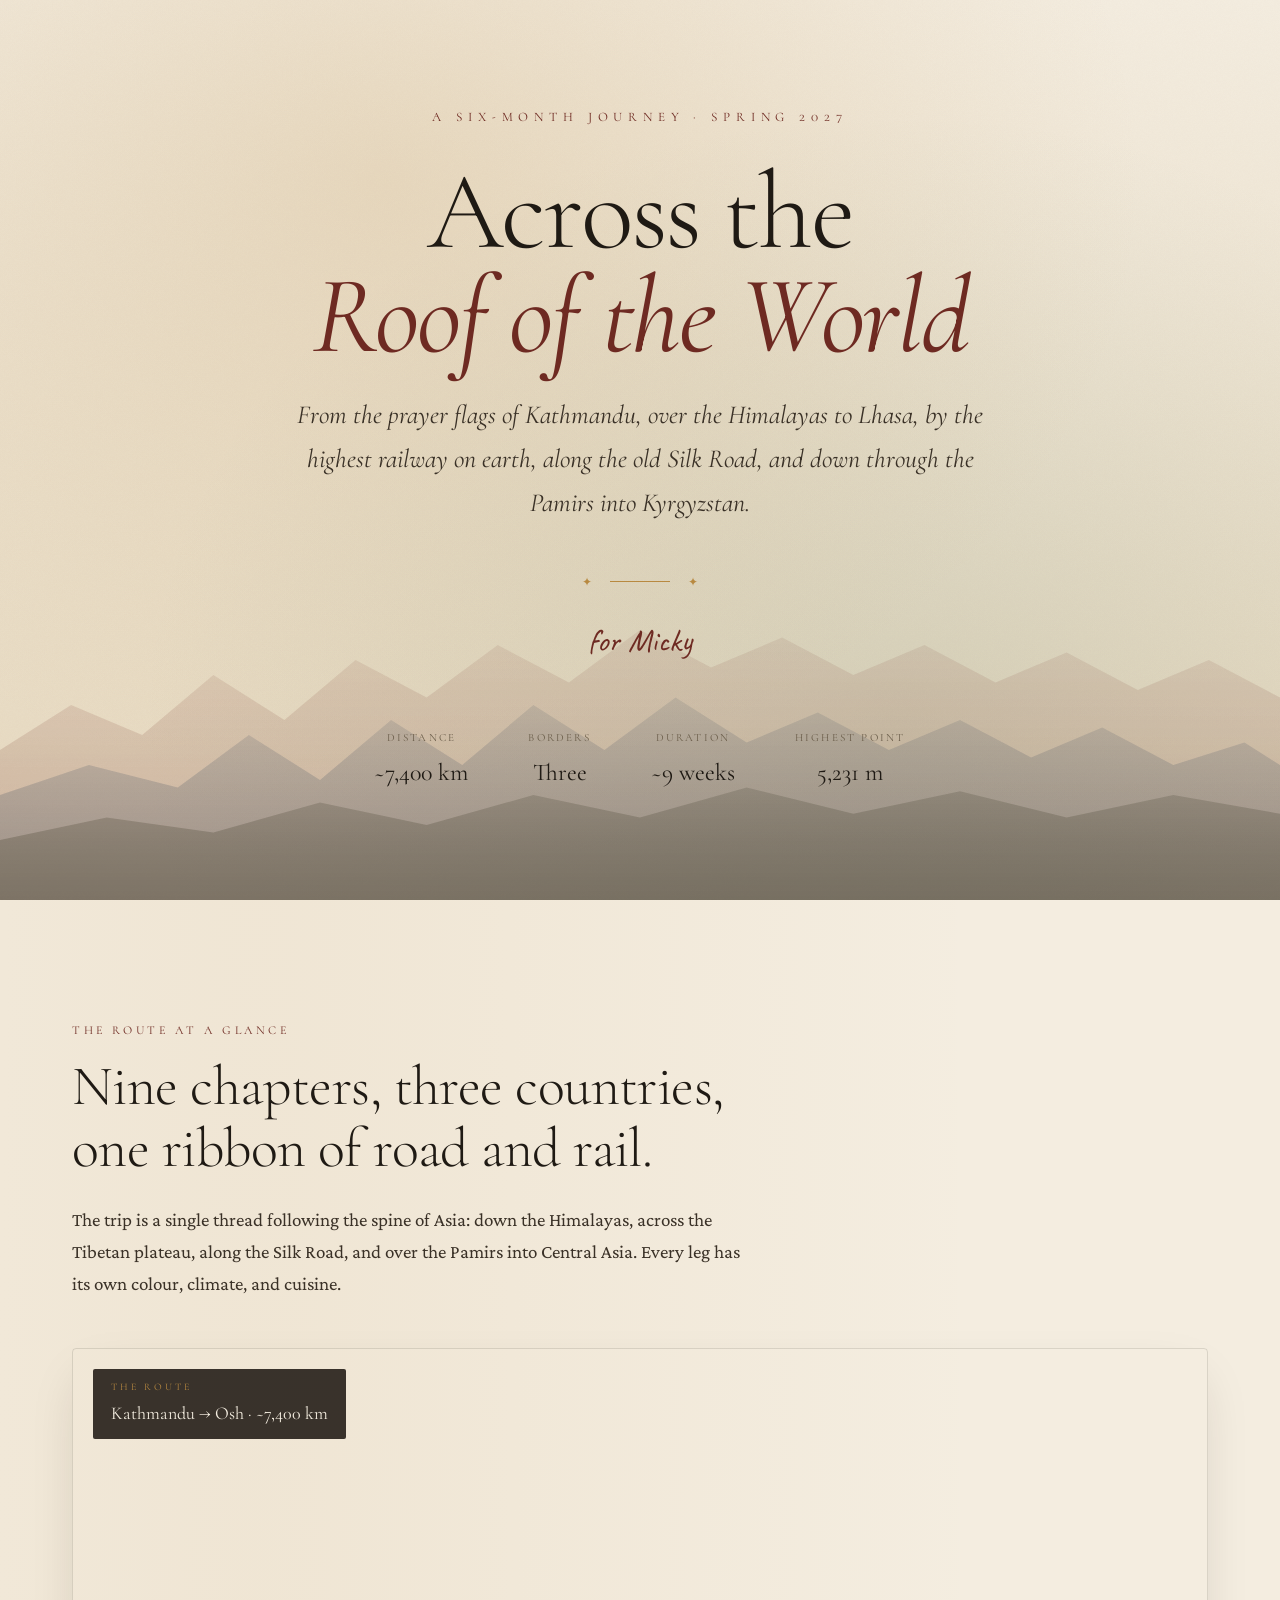
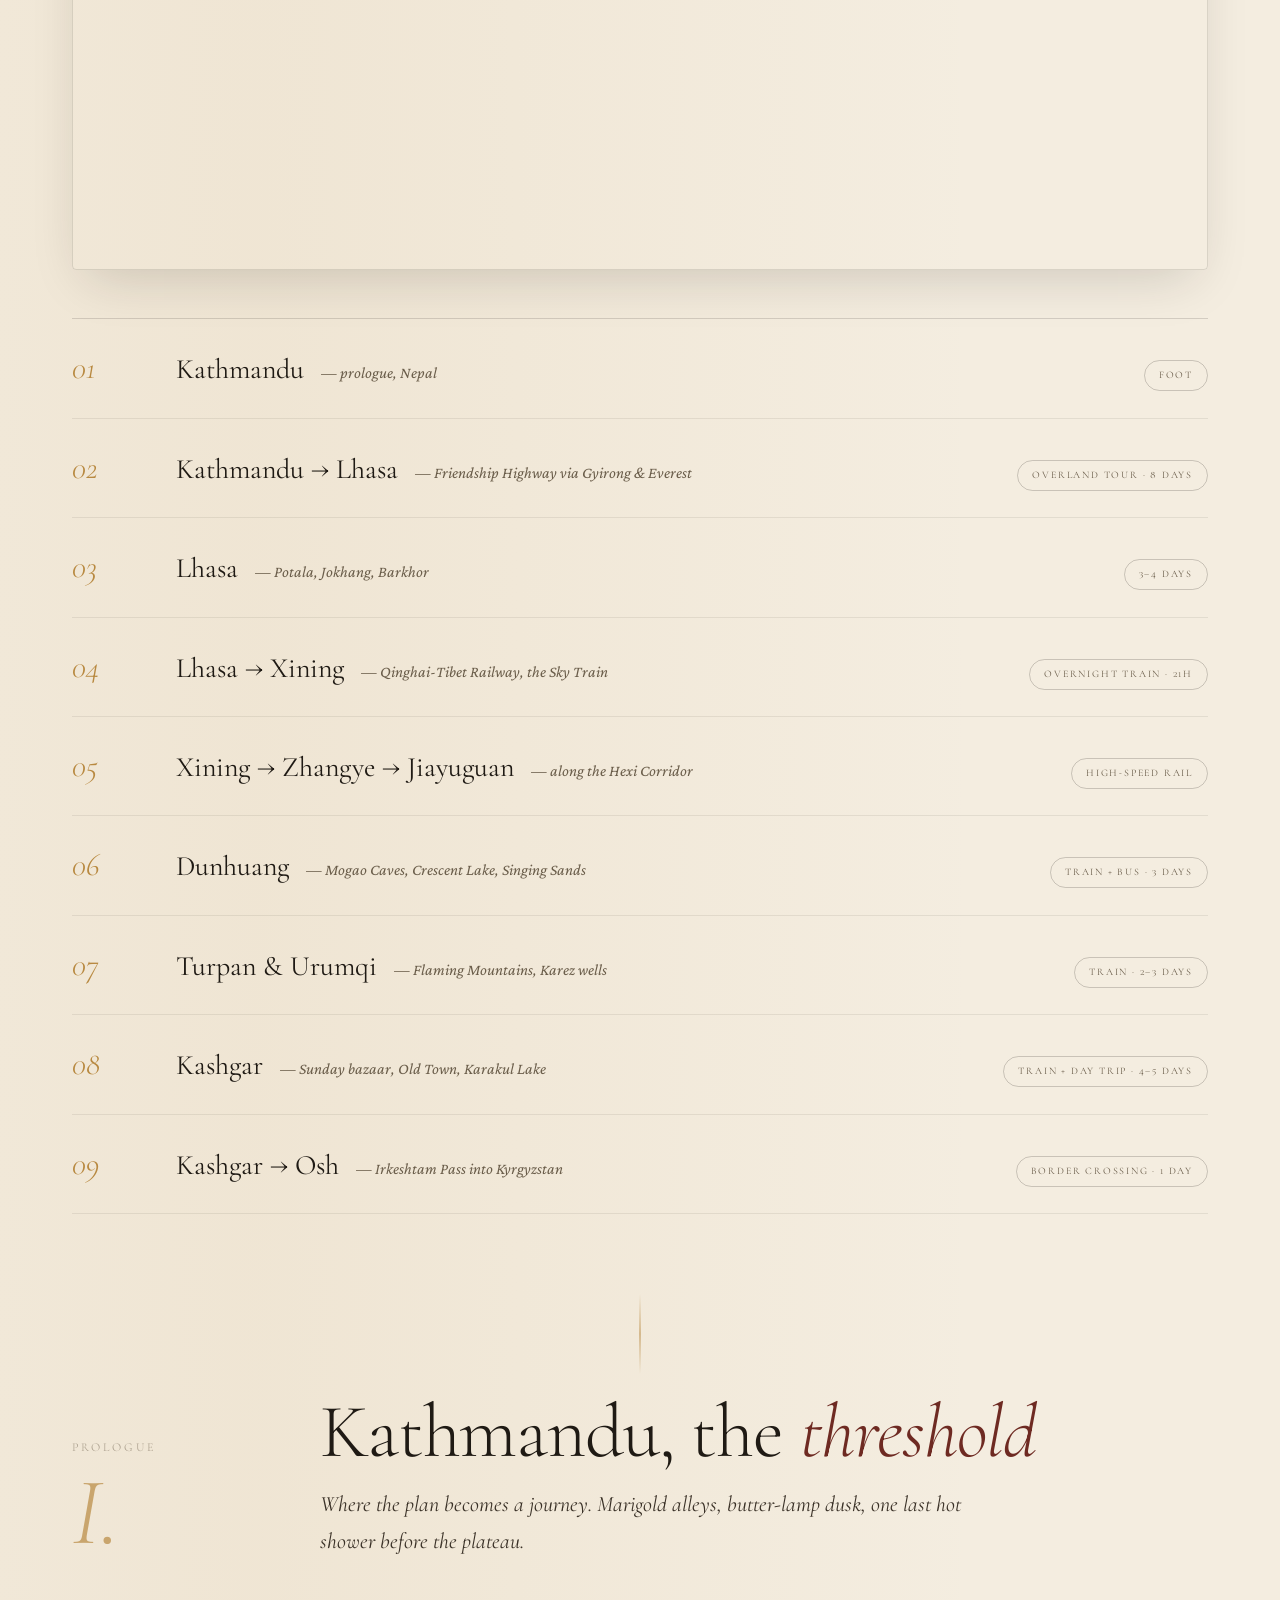
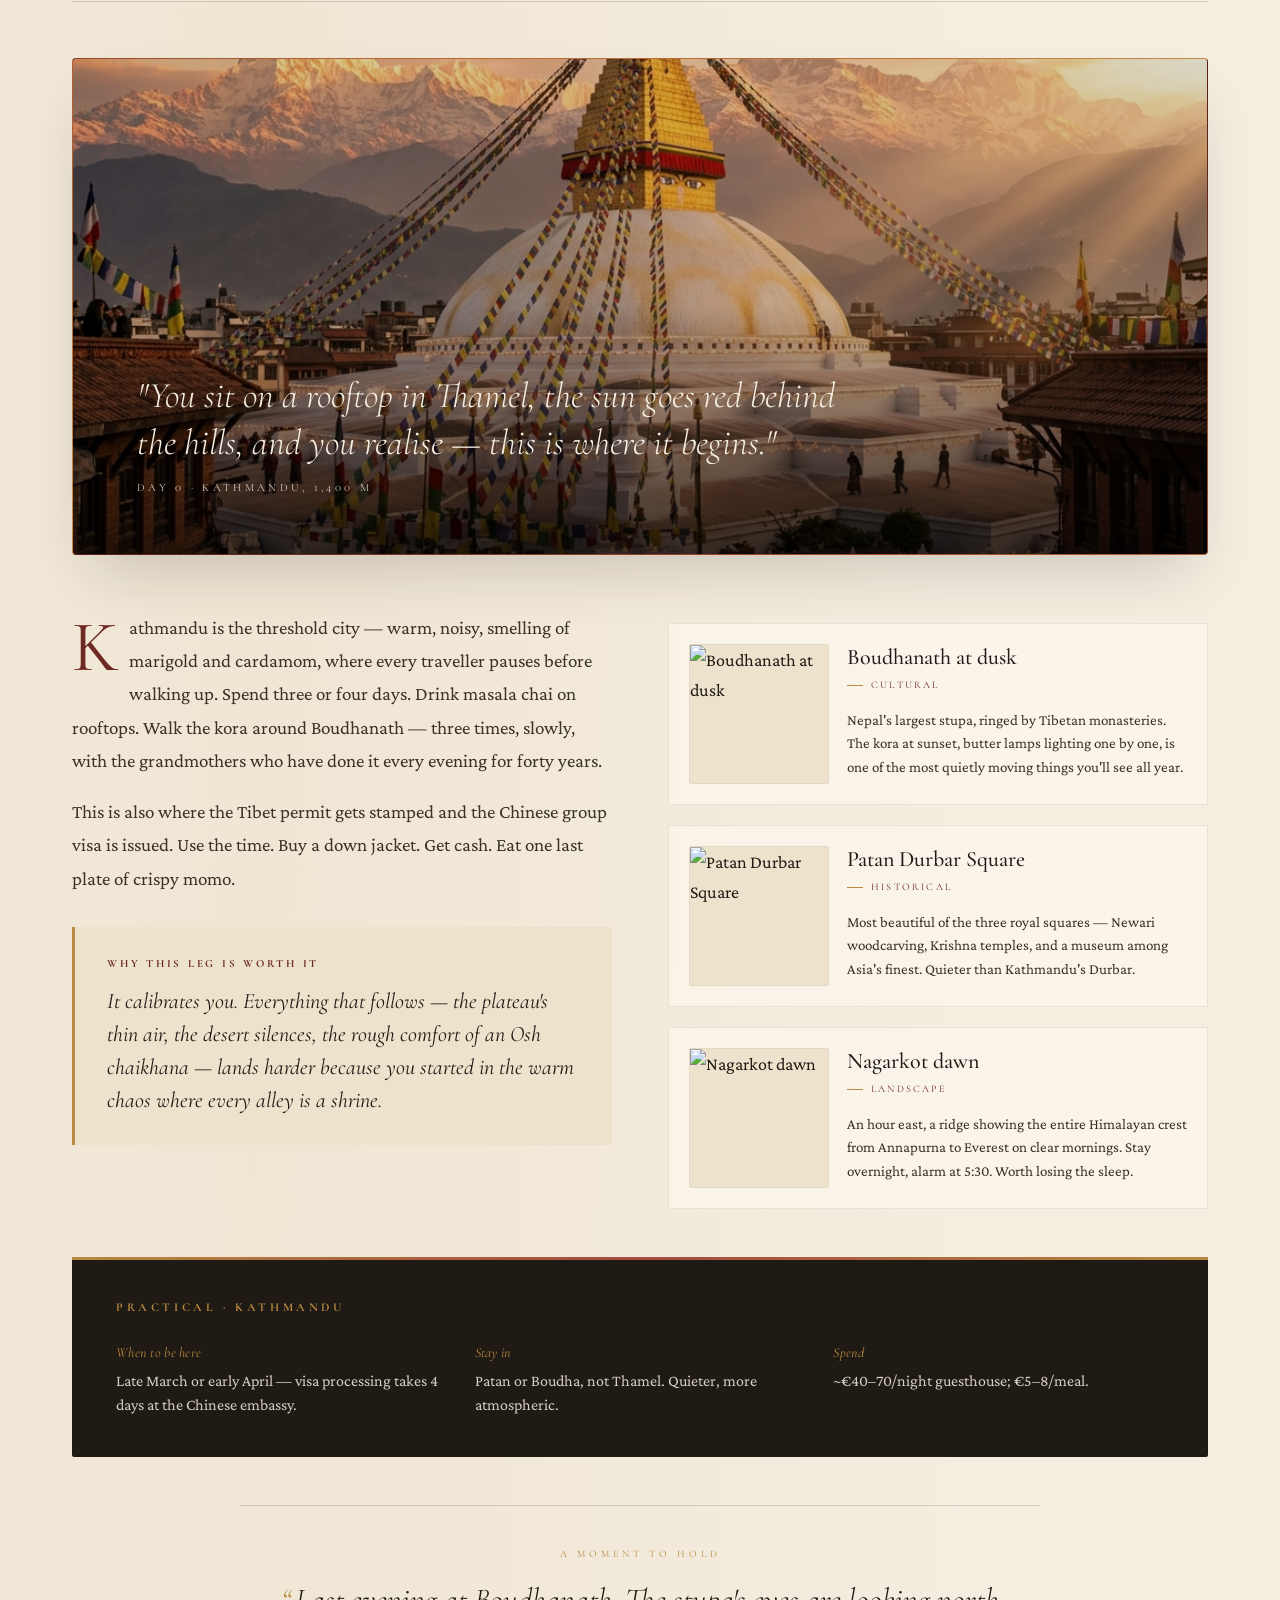
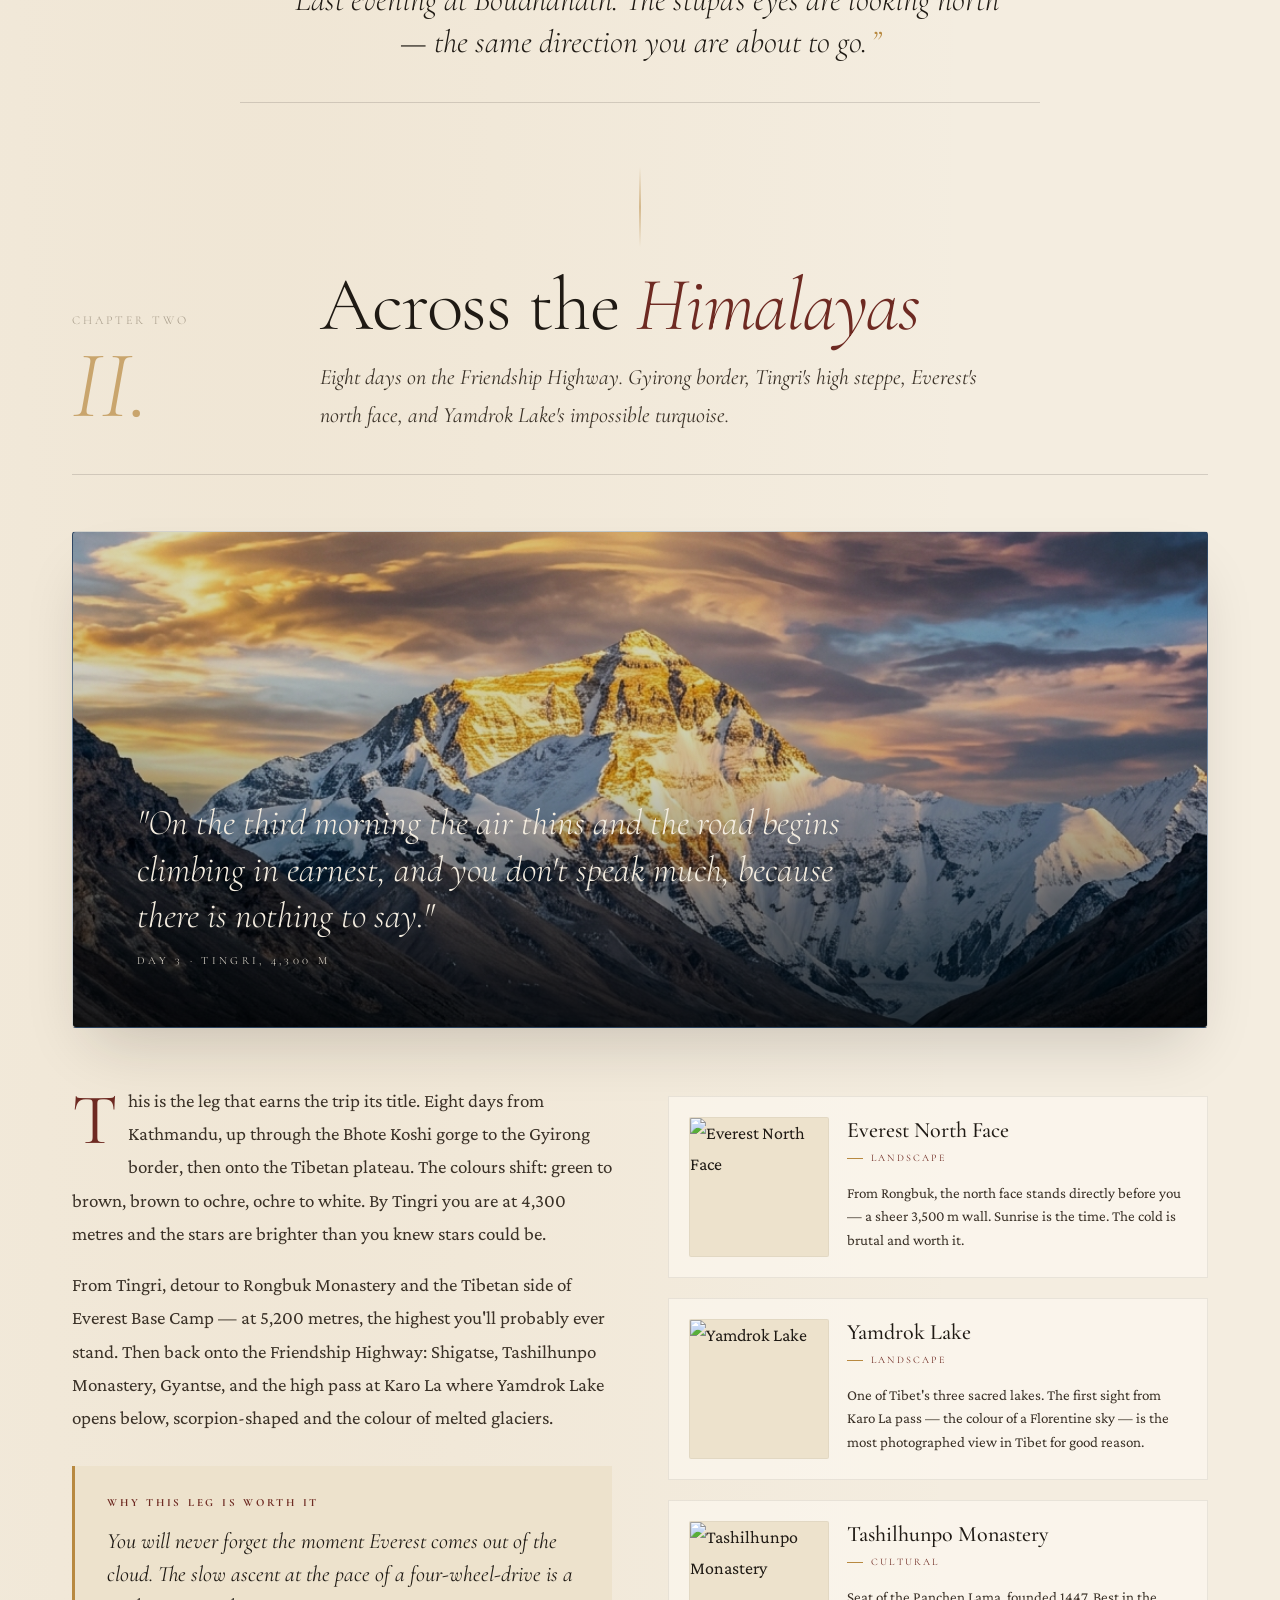
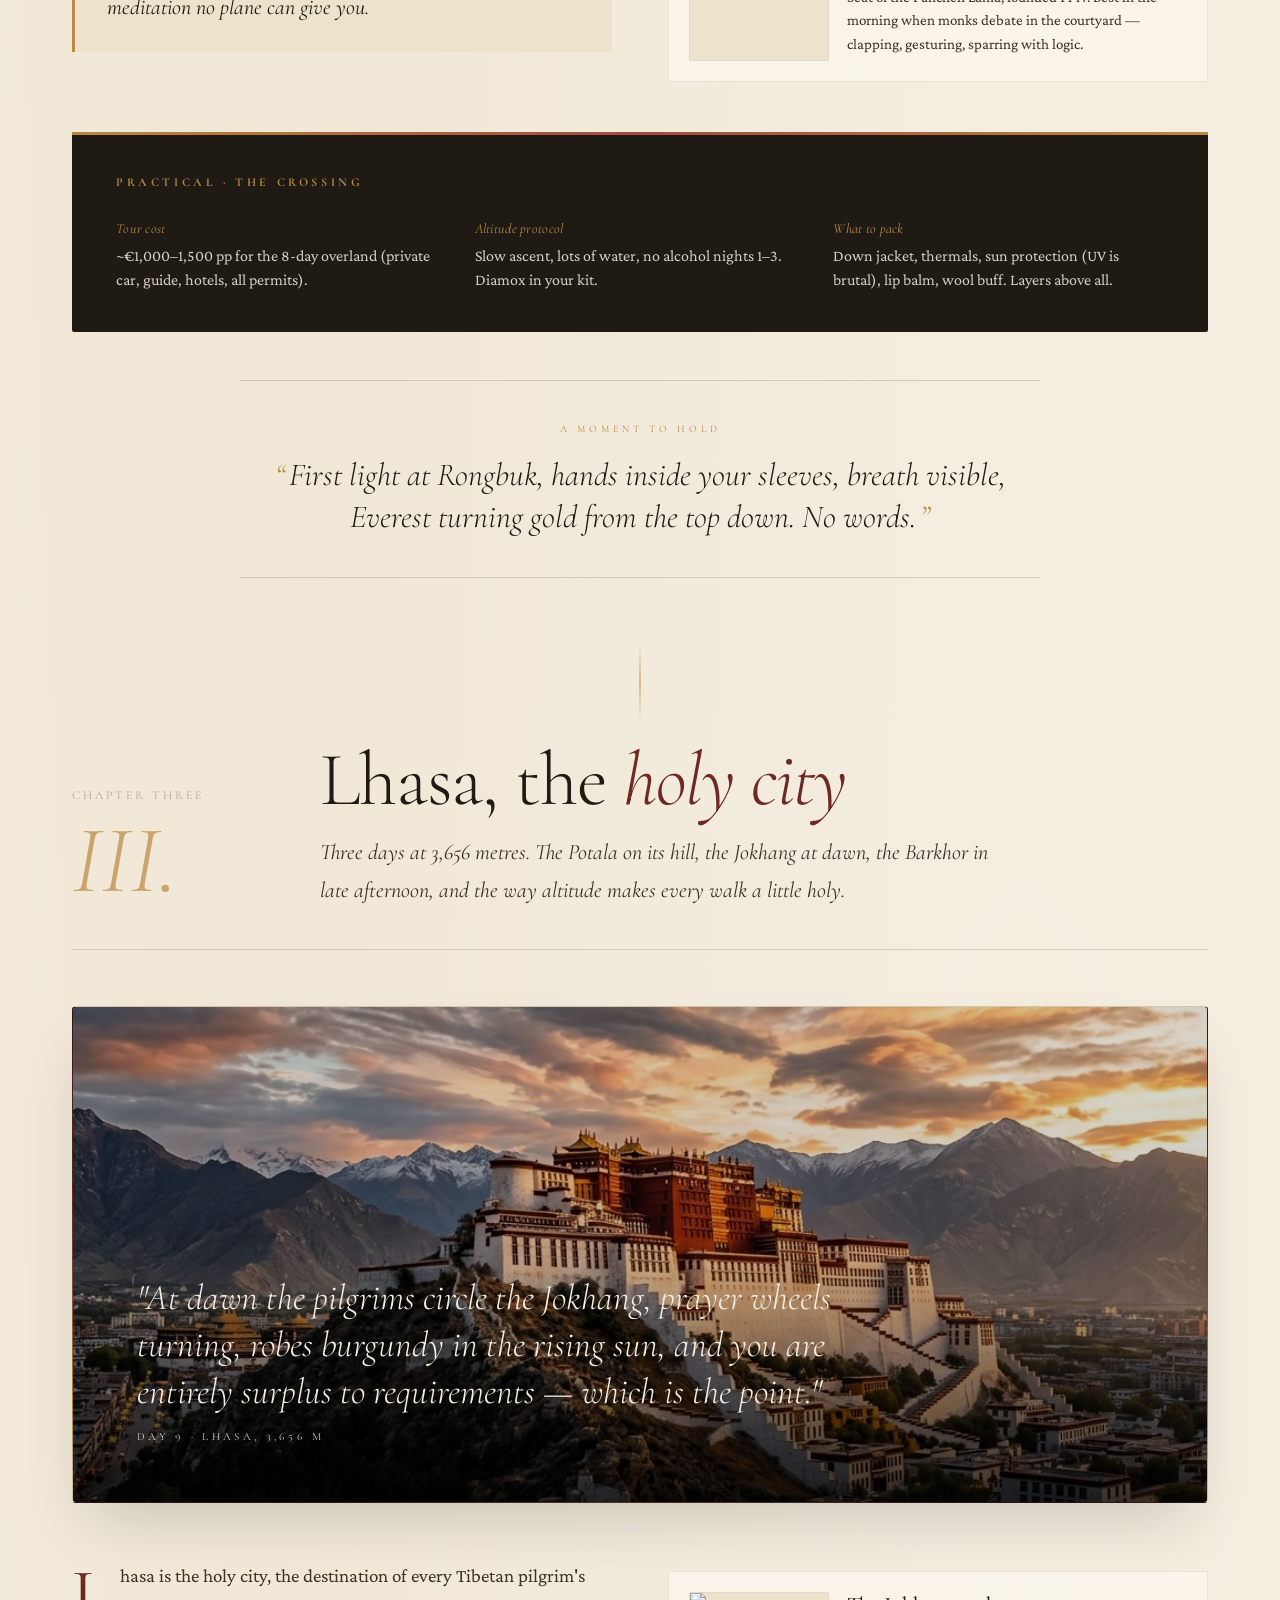
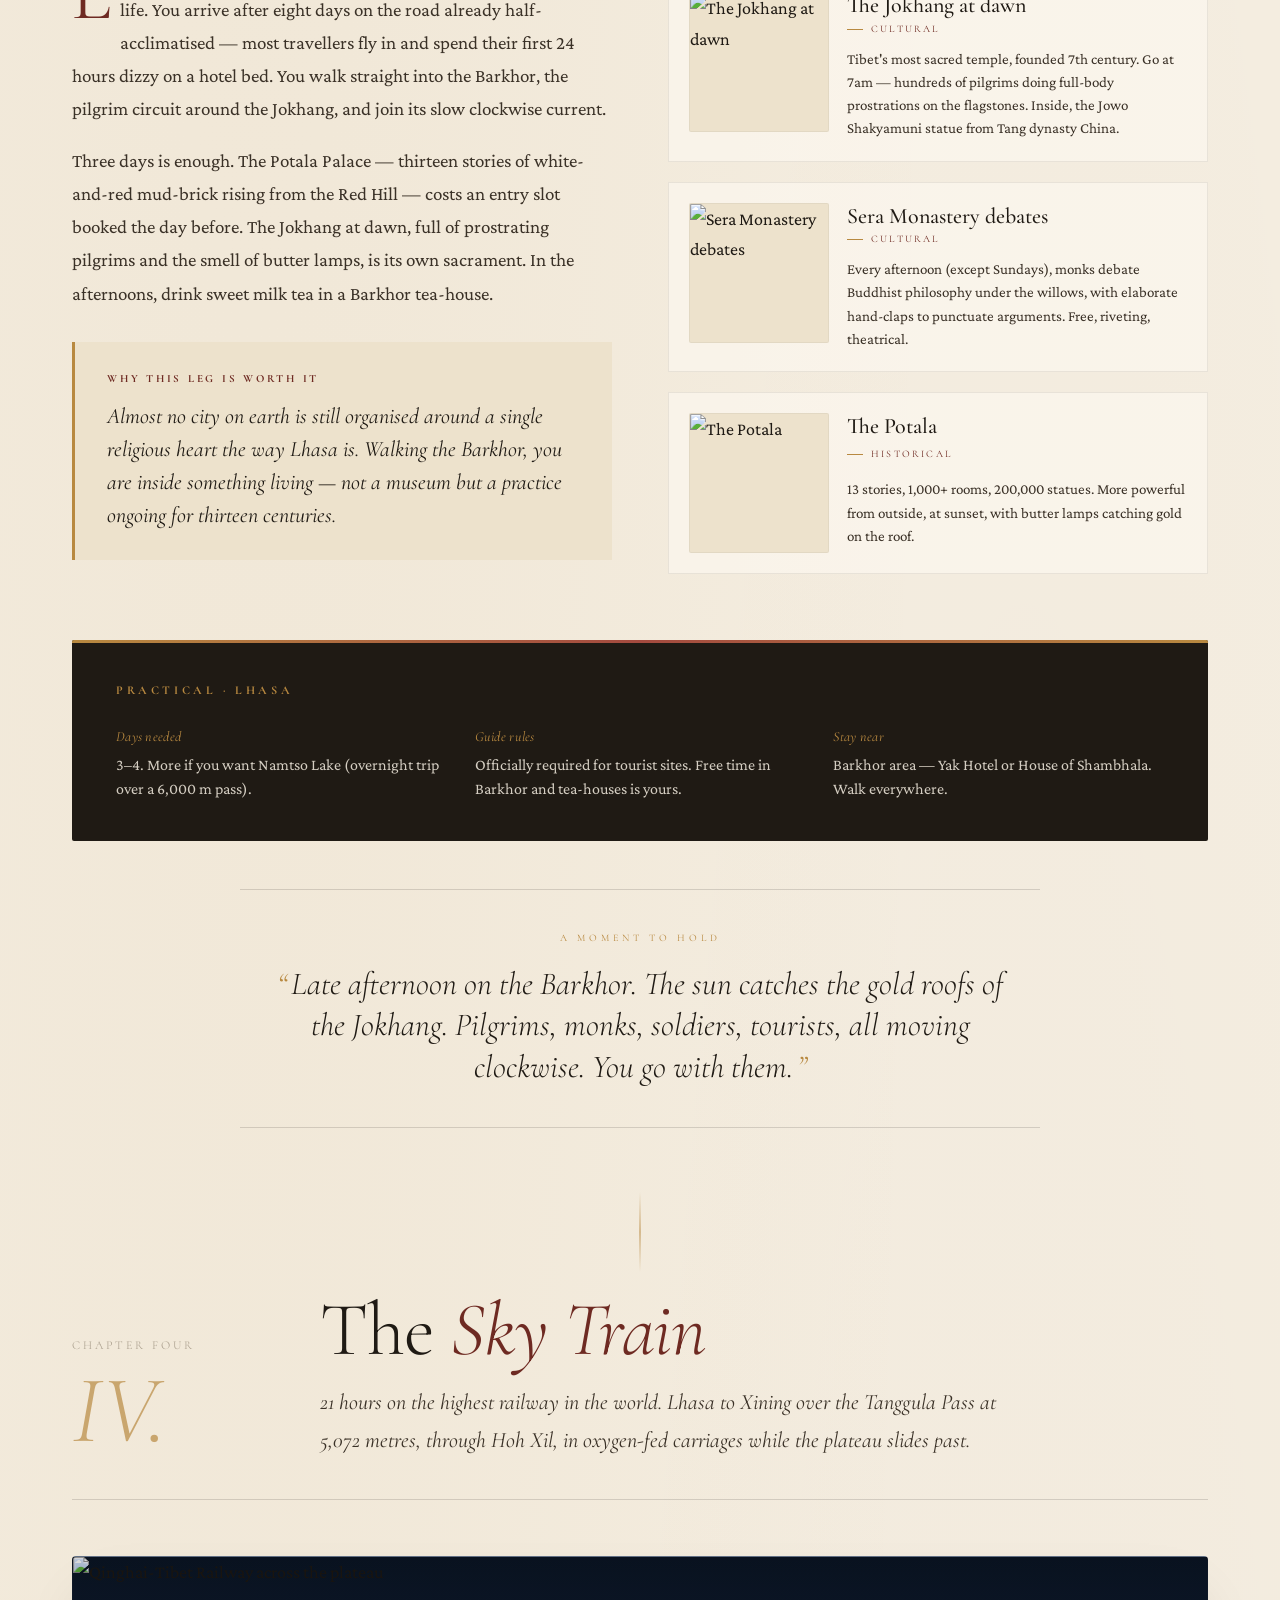
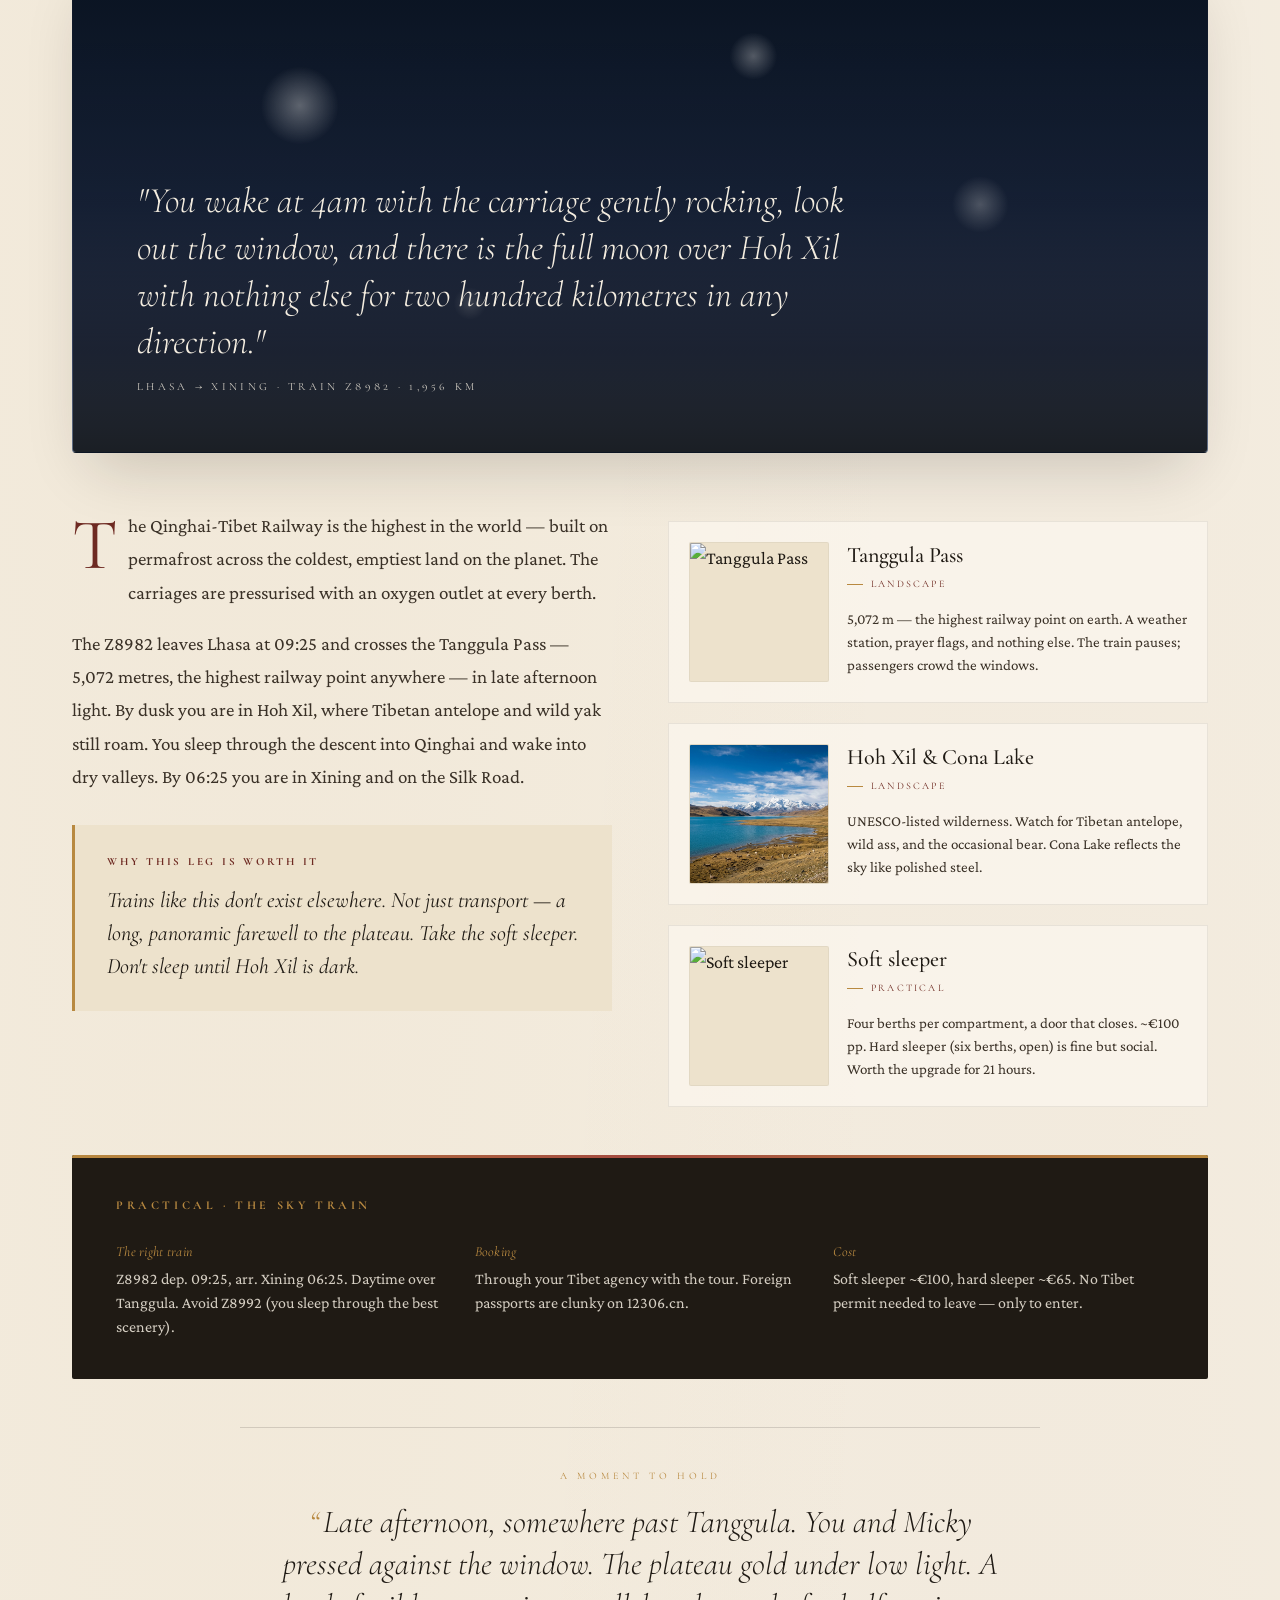
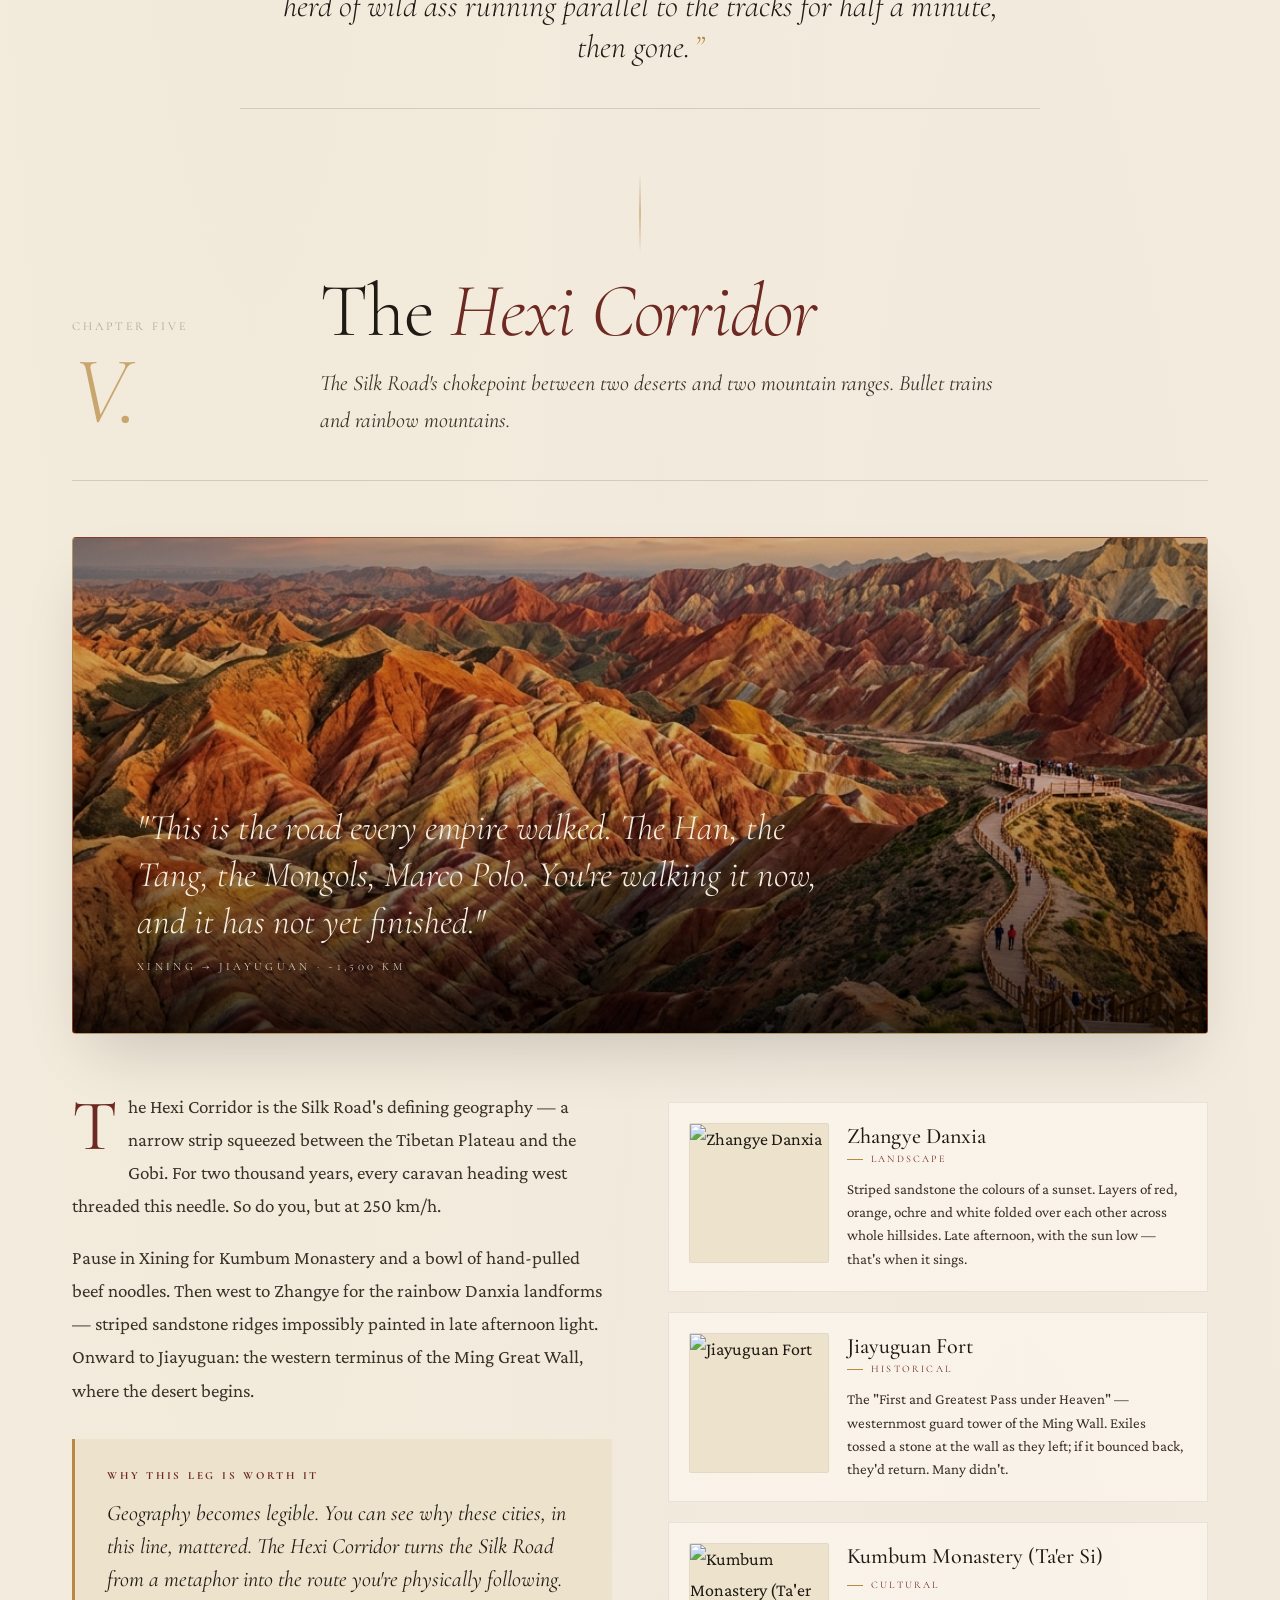
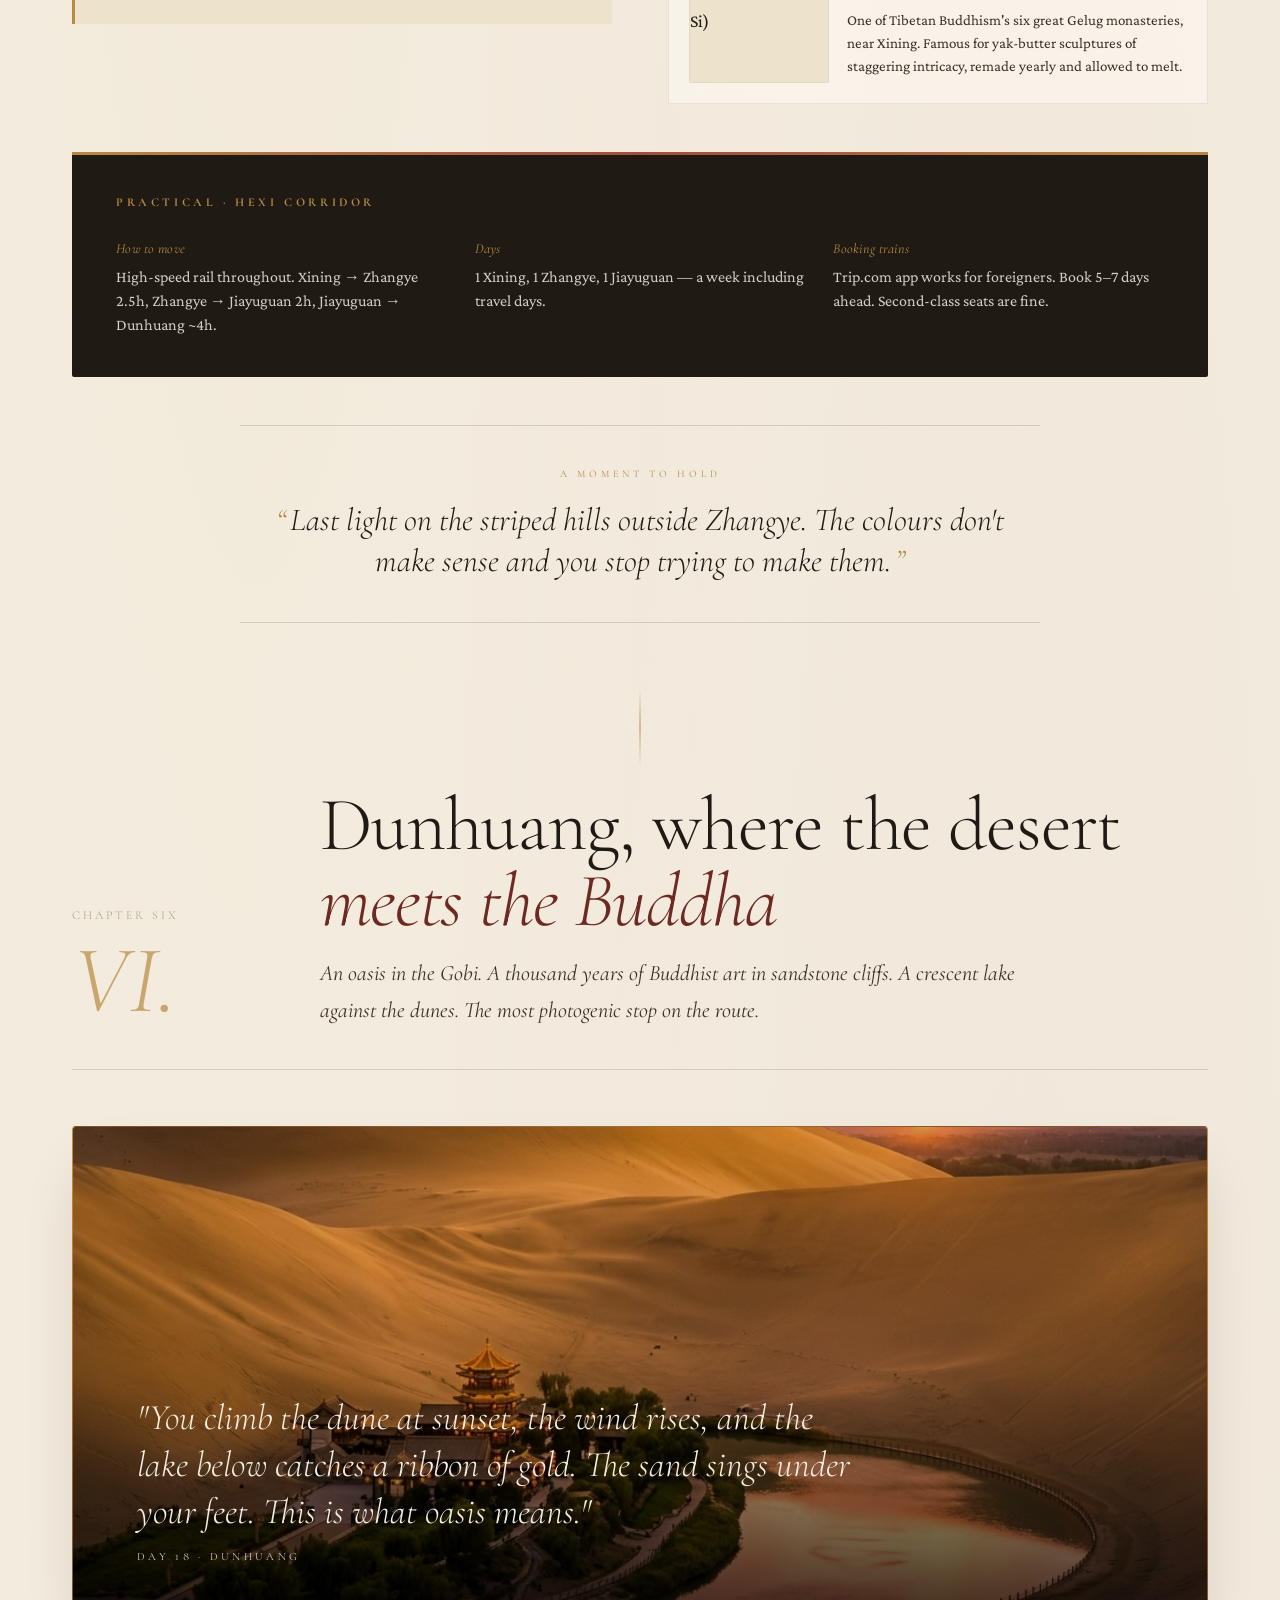
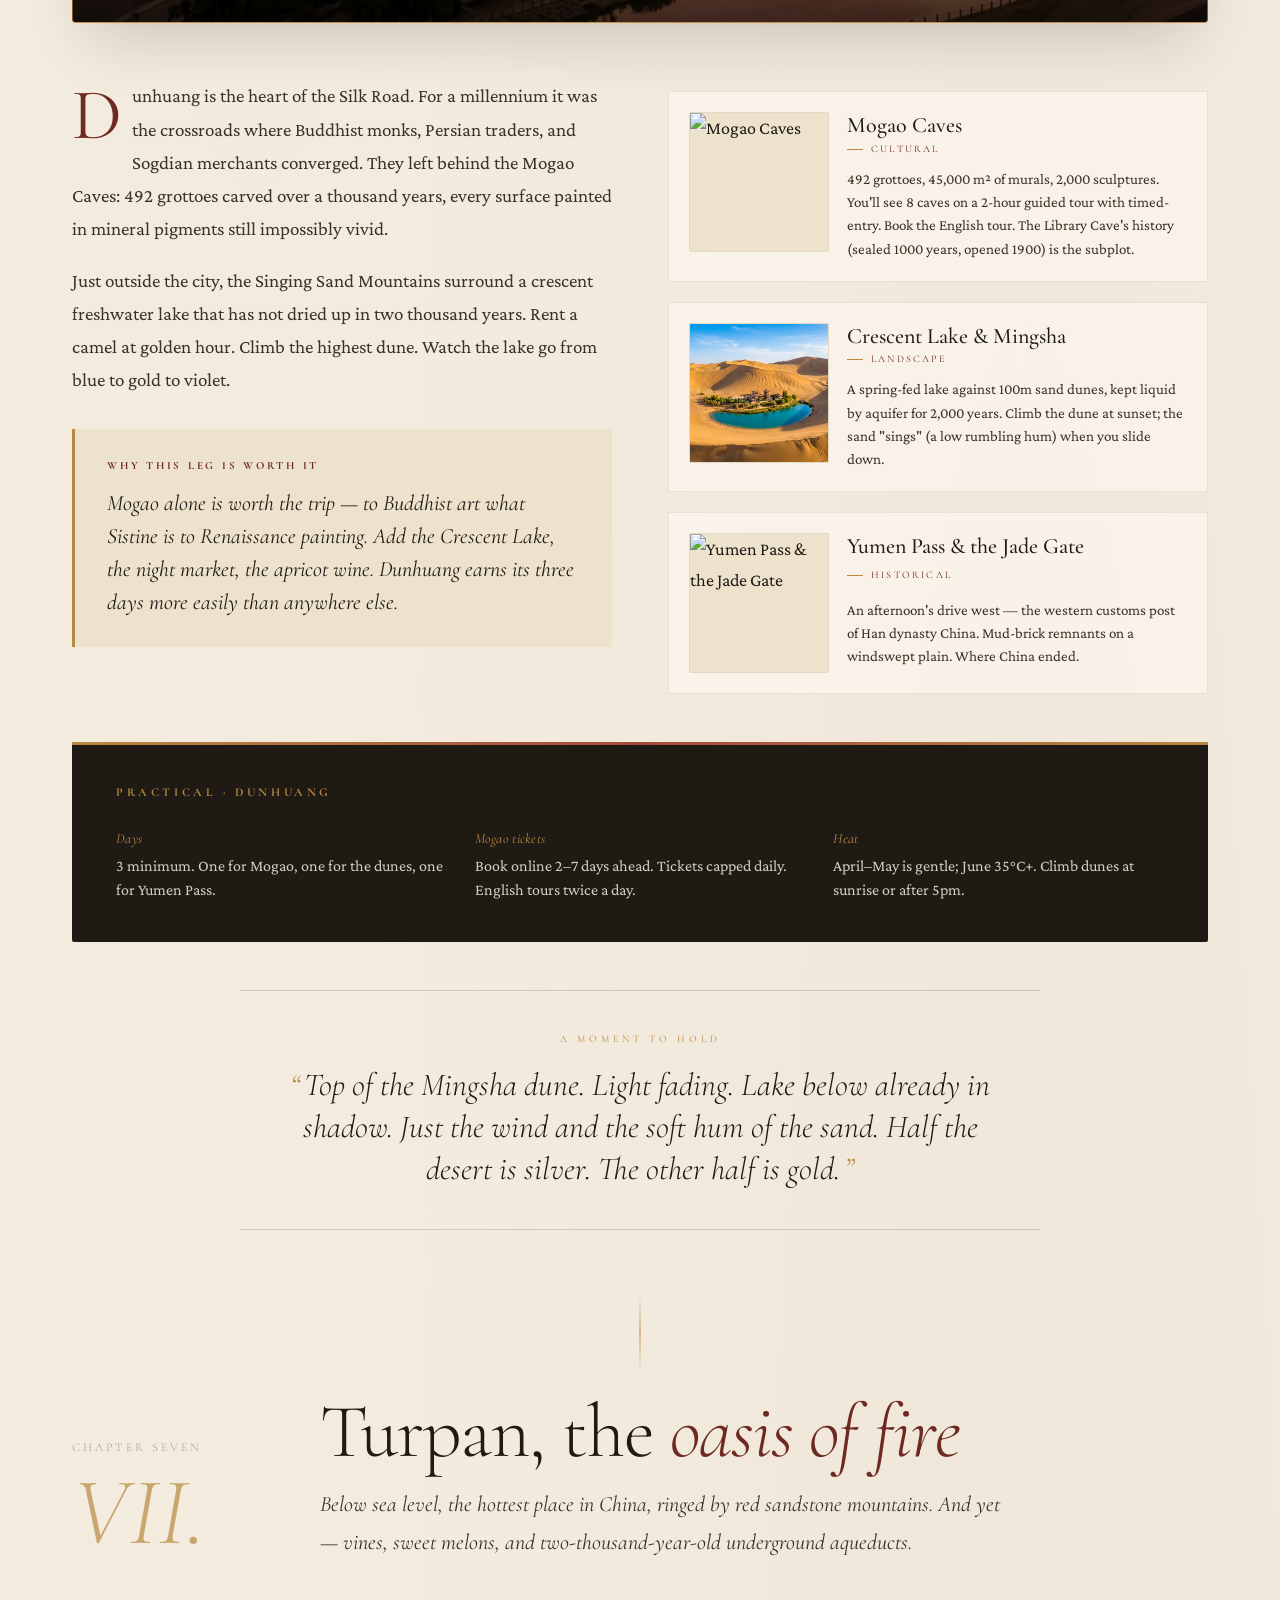
==== across-the-roof-of-the-world.html @ a835bfac "Rename travel guide to across-the-roof-of-the-world.html" ====
<!DOCTYPE html>
<html lang="en">
<head>
<meta charset="UTF-8">
<meta name="viewport" content="width=device-width, initial-scale=1.0">
<title>Across the Roof of the World — A journey from Kathmandu to Kyrgyzstan</title>
<link rel="preconnect" href="https://fonts.googleapis.com">
<link rel="preconnect" href="https://fonts.gstatic.com" crossorigin>
<link href="https://fonts.googleapis.com/css2?family=Cormorant+Garamond:ital,wght@0,300;0,400;0,500;0,600;0,700;1,400;1,500&family=Crimson+Pro:ital,wght@0,300;0,400;0,500;0,600;1,400&family=Cormorant+Unicase:wght@400;500;600&family=Caveat:wght@500&display=swap" rel="stylesheet">
<link rel="stylesheet" href="https://unpkg.com/leaflet@1.9.4/dist/leaflet.css" />
<script src="https://unpkg.com/leaflet@1.9.4/dist/leaflet.js"></script>
<style>
  :root {
    --paper: #f4ede0;
    --paper-warm: #ede2cc;
    --paper-deep: #e6d8be;
    --ink: #1f1a14;
    --ink-soft: #3a3127;
    --ink-fade: #6a5d4a;
    --gold: #b88940;
    --gold-deep: #8c6328;
    --maroon: #6e2a22;
    --maroon-deep: #4c1c17;
    --indigo: #1a2740;
    --teal: #1f4754;
    --rust: #a44a3f;
    --sand: #d4a96a;
    --jade: #4a7256;
    --terracotta: #b96a4d;
  }

  * { box-sizing: border-box; margin: 0; padding: 0; }

  html { scroll-behavior: smooth; }

  body {
    font-family: 'Crimson Pro', Georgia, serif;
    font-size: 18px;
    line-height: 1.7;
    color: var(--ink);
    background: var(--paper);
    background-image:
      radial-gradient(ellipse at 20% 10%, rgba(184, 137, 64, 0.08), transparent 50%),
      radial-gradient(ellipse at 80% 90%, rgba(110, 42, 34, 0.05), transparent 50%);
    overflow-x: hidden;
  }

  /* Paper grain overlay */
  body::before {
    content: "";
    position: fixed;
    inset: 0;
    pointer-events: none;
    z-index: 1;
    opacity: 0.5;
    background-image: url("data:image/svg+xml,%3Csvg xmlns='http://www.w3.org/2000/svg' width='400' height='400'%3E%3Cfilter id='n'%3E%3CfeTurbulence type='fractalNoise' baseFrequency='0.9' numOctaves='2' stitchTiles='stitch'/%3E%3CfeColorMatrix values='0 0 0 0 0.12 0 0 0 0 0.10 0 0 0 0 0.08 0 0 0 0.045 0'/%3E%3C/filter%3E%3Crect width='100%25' height='100%25' filter='url(%23n)'/%3E%3C/svg%3E");
  }

  .container {
    max-width: 1200px;
    margin: 0 auto;
    padding: 0 32px;
    position: relative;
    z-index: 2;
  }

  /* Typography */
  .display { font-family: 'Cormorant Garamond', Georgia, serif; font-weight: 400; letter-spacing: 0.01em; }
  .small-caps { font-family: 'Cormorant Unicase', serif; text-transform: uppercase; letter-spacing: 0.18em; font-size: 0.78em; }
  .hand { font-family: 'Caveat', cursive; }

  /* === HERO === */
  .hero {
    min-height: 100vh;
    position: relative;
    display: flex;
    flex-direction: column;
    justify-content: center;
    align-items: center;
    text-align: center;
    overflow: hidden;
    padding: 80px 32px;
    background:
      radial-gradient(ellipse at 30% 20%, rgba(184, 137, 64, 0.18), transparent 60%),
      radial-gradient(ellipse at 70% 80%, rgba(74, 114, 86, 0.12), transparent 60%),
      linear-gradient(180deg, #f4ede0 0%, #e6d8be 100%);
  }

  .hero-mountains {
    position: absolute;
    bottom: 0;
    left: 0;
    right: 0;
    width: 100%;
    height: 50%;
    z-index: 1;
    opacity: 0.55;
  }

  .hero-content {
    position: relative;
    z-index: 3;
    max-width: 900px;
  }

  .hero-eyebrow {
    font-family: 'Cormorant Unicase', serif;
    text-transform: uppercase;
    letter-spacing: 0.45em;
    font-size: 13px;
    color: var(--maroon);
    margin-bottom: 32px;
    opacity: 0;
    animation: fadeUp 1s 0.2s forwards;
  }

  .hero-title {
    font-family: 'Cormorant Garamond', serif;
    font-weight: 300;
    font-size: clamp(48px, 9vw, 110px);
    line-height: 0.95;
    letter-spacing: -0.02em;
    color: var(--ink);
    margin-bottom: 12px;
    opacity: 0;
    animation: fadeUp 1.2s 0.4s forwards;
  }

  .hero-title em {
    font-style: italic;
    font-weight: 400;
    color: var(--maroon);
  }

  .hero-subtitle {
    font-family: 'Cormorant Garamond', serif;
    font-style: italic;
    font-weight: 400;
    font-size: clamp(18px, 2.4vw, 26px);
    color: var(--ink-soft);
    margin: 24px auto 0;
    max-width: 720px;
    opacity: 0;
    animation: fadeUp 1.2s 0.7s forwards;
  }

  .hero-divider {
    width: 60px;
    height: 1px;
    background: var(--gold);
    margin: 56px auto 32px;
    position: relative;
    opacity: 0;
    animation: fadeUp 1s 1s forwards;
  }

  .hero-divider::before,
  .hero-divider::after {
    content: "✦";
    position: absolute;
    top: 50%;
    transform: translateY(-50%);
    color: var(--gold);
    font-size: 12px;
  }
  .hero-divider::before { left: -28px; }
  .hero-divider::after { right: -28px; }

  .hero-dedication {
    font-family: 'Caveat', cursive;
    font-size: 32px;
    color: var(--maroon);
    opacity: 0;
    animation: fadeUp 1s 1.2s forwards;
    margin-bottom: 60px;
  }

  .hero-meta {
    display: flex;
    justify-content: center;
    gap: 60px;
    flex-wrap: wrap;
    opacity: 0;
    animation: fadeUp 1s 1.4s forwards;
  }

  .hero-meta-item {
    text-align: center;
  }

  .hero-meta-label {
    font-family: 'Cormorant Unicase', serif;
    text-transform: uppercase;
    letter-spacing: 0.2em;
    font-size: 11px;
    color: var(--ink-fade);
    margin-bottom: 6px;
  }

  .hero-meta-value {
    font-family: 'Cormorant Garamond', serif;
    font-size: 24px;
    color: var(--ink);
  }

  @keyframes fadeUp {
    from { opacity: 0; transform: translateY(20px); }
    to { opacity: 1; transform: translateY(0); }
  }

  /* === ROUTE OVERVIEW === */
  .route-overview {
    padding: 120px 0 80px;
    position: relative;
  }

  .section-title {
    font-family: 'Cormorant Garamond', serif;
    font-weight: 300;
    font-size: clamp(36px, 5vw, 56px);
    line-height: 1.1;
    letter-spacing: -0.01em;
    margin-bottom: 24px;
    color: var(--ink);
  }

  .section-eyebrow {
    font-family: 'Cormorant Unicase', serif;
    text-transform: uppercase;
    letter-spacing: 0.3em;
    font-size: 12px;
    color: var(--maroon);
    margin-bottom: 16px;
    display: block;
  }

  .route-list {
    list-style: none;
    counter-reset: stop;
    border-top: 1px solid rgba(31, 26, 20, 0.15);
    margin-top: 48px;
  }

  .route-list li {
    counter-increment: stop;
    display: grid;
    grid-template-columns: 80px 1fr auto;
    gap: 24px;
    padding: 22px 0;
    border-bottom: 1px solid rgba(31, 26, 20, 0.08);
    align-items: baseline;
    transition: padding-left 0.3s ease;
  }

  .route-list li:hover {
    padding-left: 12px;
    background: rgba(184, 137, 64, 0.05);
  }

  .route-list li::before {
    content: counter(stop, decimal-leading-zero);
    font-family: 'Cormorant Garamond', serif;
    font-size: 32px;
    color: var(--gold);
    font-weight: 300;
    font-style: italic;
  }

  .route-name {
    font-family: 'Cormorant Garamond', serif;
    font-size: 28px;
    color: var(--ink);
  }

  .route-name span {
    font-family: 'Crimson Pro', serif;
    font-style: italic;
    font-size: 16px;
    color: var(--ink-fade);
    margin-left: 10px;
  }

  .route-mode {
    font-family: 'Cormorant Unicase', serif;
    text-transform: uppercase;
    letter-spacing: 0.18em;
    font-size: 10px;
    color: var(--ink-fade);
    padding: 6px 14px;
    border: 1px solid rgba(31, 26, 20, 0.2);
    border-radius: 100px;
    white-space: nowrap;
  }

  /* === CHAPTERS === */
  .chapter {
    position: relative;
    padding: 100px 0 64px;
    overflow: hidden;
  }

  .chapter::before {
    content: "";
    position: absolute;
    top: 0;
    left: 50%;
    transform: translateX(-50%);
    width: 1px;
    height: 80px;
    background: linear-gradient(to bottom, transparent, var(--gold), transparent);
  }

  .chapter-header {
    display: grid;
    grid-template-columns: 200px 1fr;
    gap: 48px;
    align-items: end;
    margin-bottom: 56px;
    padding-bottom: 40px;
    border-bottom: 1px solid rgba(31, 26, 20, 0.15);
  }

  .chapter-number {
    font-family: 'Cormorant Garamond', serif;
    font-style: italic;
    font-weight: 300;
    font-size: 96px;
    line-height: 1;
    color: var(--gold);
    opacity: 0.7;
  }

  .chapter-number span {
    font-family: 'Cormorant Unicase', serif;
    font-style: normal;
    text-transform: uppercase;
    letter-spacing: 0.25em;
    font-size: 12px;
    display: block;
    color: var(--ink-fade);
    margin-bottom: 12px;
    opacity: 0.8;
  }

  .chapter-title {
    font-family: 'Cormorant Garamond', serif;
    font-weight: 300;
    font-size: clamp(40px, 6vw, 76px);
    line-height: 1;
    letter-spacing: -0.015em;
    color: var(--ink);
  }

  .chapter-title em {
    font-style: italic;
    color: var(--maroon);
  }

  .chapter-subtitle {
    font-family: 'Cormorant Garamond', serif;
    font-style: italic;
    font-size: clamp(18px, 2vw, 22px);
    color: var(--ink-soft);
    margin-top: 16px;
    max-width: 700px;
  }

  /* Hero panel for each chapter */
  .chapter-hero {
    position: relative;
    aspect-ratio: 16/7;
    border-radius: 4px;
    overflow: hidden;
    margin-bottom: 56px;
    border: 1px solid rgba(31, 26, 20, 0.1);
    box-shadow: 0 30px 60px -20px rgba(31, 26, 20, 0.2);
  }

  .chapter-hero-quote {
    position: absolute;
    inset: 0;
    display: flex;
    flex-direction: column;
    justify-content: flex-end;
    padding: 56px 64px;
    color: var(--paper);
    z-index: 2;
  }

  .chapter-hero-quote .quote-text {
    font-family: 'Cormorant Garamond', serif;
    font-style: italic;
    font-weight: 300;
    font-size: clamp(22px, 3.2vw, 36px);
    line-height: 1.3;
    max-width: 720px;
    margin-bottom: 12px;
  }

  .chapter-hero-quote .quote-attr {
    font-family: 'Cormorant Unicase', serif;
    text-transform: uppercase;
    letter-spacing: 0.3em;
    font-size: 11px;
    opacity: 0.85;
  }

  /* Body */
  .chapter-body {
    display: grid;
    grid-template-columns: 1fr 1fr;
    gap: 56px;
  }

  .chapter-body p {
    font-size: 19px;
    line-height: 1.75;
    color: var(--ink-soft);
    margin-bottom: 18px;
  }

  .chapter-body p:first-child::first-letter {
    font-family: 'Cormorant Garamond', serif;
    font-size: 72px;
    float: left;
    line-height: 0.85;
    margin: 6px 10px 0 0;
    color: var(--maroon);
    font-weight: 400;
  }

  .why-worth-it {
    background: var(--paper-warm);
    border-left: 3px solid var(--gold);
    padding: 28px 32px;
    margin: 32px 0;
    position: relative;
  }

  .why-worth-it h4 {
    font-family: 'Cormorant Unicase', serif;
    text-transform: uppercase;
    letter-spacing: 0.25em;
    font-size: 11px;
    color: var(--maroon);
    margin-bottom: 12px;
  }

  .why-worth-it p {
    font-family: 'Cormorant Garamond', serif;
    font-style: italic;
    font-size: 22px;
    line-height: 1.5;
    color: var(--ink);
    margin: 0;
  }

  .why-worth-it p::first-letter {
    font-size: 22px;
    float: none;
    color: inherit;
    margin: 0;
    font-family: inherit;
  }

  /* Highlight grid */
  .highlights {
    display: grid;
    grid-template-columns: 1fr;
    gap: 20px;
    margin-top: 12px;
  }

  .highlight {
    background: rgba(255, 252, 245, 0.5);
    border: 1px solid rgba(31, 26, 20, 0.08);
    padding: 20px;
    position: relative;
    display: grid;
    grid-template-columns: 140px 1fr;
    grid-template-rows: auto auto auto;
    gap: 0 18px;
    align-items: start;
  }

  .highlight-image {
    width: 100%;
    aspect-ratio: 1;
    object-fit: cover;
    border-radius: 2px;
    background: var(--paper-warm);
    border: 1px solid rgba(31, 26, 20, 0.05);
    grid-column: 1;
    grid-row: 1 / -1;
  }

  .highlight-icon {
    font-family: 'Cormorant Unicase', serif;
    text-transform: uppercase;
    letter-spacing: 0.22em;
    font-size: 10px;
    color: var(--maroon);
    margin-bottom: 4px;
    display: flex;
    align-items: center;
    gap: 8px;
    grid-column: 2;
    grid-row: 2;
  }

  .highlight-icon::before {
    content: "";
    width: 16px;
    height: 1px;
    background: var(--gold);
  }

  .highlight h5 {
    font-family: 'Cormorant Garamond', serif;
    font-size: 22px;
    font-weight: 500;
    margin-bottom: 2px;
    color: var(--ink);
    line-height: 1.2;
    grid-column: 2;
    grid-row: 1;
  }

  .highlight p {
    font-size: 15px;
    line-height: 1.55;
    color: var(--ink-soft);
    margin: 0;
    grid-column: 2;
    grid-row: 3;
    margin-top: 6px;
  }

  .highlight p::first-letter {
    font-size: 15px;
    float: none;
    color: inherit;
    margin: 0;
    font-family: inherit;
  }

  /* Practical box */
  .practical {
    background: var(--ink);
    color: var(--paper);
    padding: 40px 44px;
    margin-top: 48px;
    border-radius: 2px;
    position: relative;
    overflow: hidden;
  }

  .practical::before {
    content: "";
    position: absolute;
    top: 0;
    left: 0;
    right: 0;
    height: 3px;
    background: linear-gradient(90deg, var(--gold), var(--rust), var(--gold));
  }

  .practical h4 {
    font-family: 'Cormorant Unicase', serif;
    text-transform: uppercase;
    letter-spacing: 0.3em;
    font-size: 12px;
    color: var(--gold);
    margin-bottom: 24px;
  }

  .practical-grid {
    display: grid;
    grid-template-columns: repeat(auto-fit, minmax(180px, 1fr));
    gap: 28px;
  }

  .practical-item dt {
    font-family: 'Cormorant Garamond', serif;
    font-style: italic;
    font-size: 14px;
    color: var(--gold);
    margin-bottom: 4px;
    letter-spacing: 0.02em;
  }

  .practical-item dd {
    font-size: 16px;
    line-height: 1.5;
    color: rgba(244, 237, 224, 0.85);
  }

  /* Magic moment */
  .magic-moment {
    margin: 48px auto 0;
    max-width: 800px;
    text-align: center;
    padding: 40px 32px;
    border-top: 1px solid rgba(31, 26, 20, 0.15);
    border-bottom: 1px solid rgba(31, 26, 20, 0.15);
  }

  .magic-moment-label {
    font-family: 'Cormorant Unicase', serif;
    text-transform: uppercase;
    letter-spacing: 0.4em;
    font-size: 10px;
    color: var(--gold);
    margin-bottom: 16px;
  }

  .magic-moment-text {
    font-family: 'Cormorant Garamond', serif;
    font-style: italic;
    font-weight: 300;
    font-size: clamp(22px, 2.8vw, 32px);
    line-height: 1.3;
    color: var(--ink);
  }

  .magic-moment-text::before { content: "\201C"; color: var(--gold); margin-right: 4px; }
  .magic-moment-text::after { content: "\201D"; color: var(--gold); margin-left: 4px; }

  /* === GRADIENT BACKGROUNDS for chapter heroes === */
  .gradient-kathmandu {
    background:
      radial-gradient(ellipse at 30% 70%, rgba(255, 200, 100, 0.6), transparent 50%),
      radial-gradient(ellipse at 70% 30%, rgba(180, 60, 40, 0.5), transparent 60%),
      linear-gradient(135deg, #5a1f1a 0%, #b8552f 50%, #d49a4c 100%);
  }
  .gradient-himalaya {
    background:
      radial-gradient(ellipse at 50% 80%, rgba(180, 200, 220, 0.5), transparent 60%),
      linear-gradient(180deg, #2d4868 0%, #6c8aab 40%, #c8d6e4 75%, #e8e8e0 100%);
  }
  .gradient-lhasa {
    background:
      radial-gradient(ellipse at 50% 30%, rgba(255, 220, 140, 0.4), transparent 50%),
      linear-gradient(180deg, #2c1818 0%, #6e2a22 40%, #b88940 80%, #e6d8be 100%);
  }
  .gradient-skytrain {
    background:
      radial-gradient(circle at 20% 30%, rgba(255, 255, 255, 0.4), transparent 4%),
      radial-gradient(circle at 60% 20%, rgba(255, 255, 255, 0.35), transparent 3%),
      radial-gradient(circle at 80% 50%, rgba(255, 255, 255, 0.3), transparent 3%),
      radial-gradient(circle at 35% 70%, rgba(255, 255, 255, 0.25), transparent 2%),
      linear-gradient(180deg, #0a1525 0%, #1a2740 50%, #3a4868 80%, #6a7a92 100%);
  }
  .gradient-hexi {
    background:
      radial-gradient(ellipse at 30% 60%, rgba(212, 169, 106, 0.5), transparent 60%),
      linear-gradient(180deg, #c9a66b 0%, #b96a4d 50%, #8c4029 100%);
  }
  .gradient-dunhuang {
    background:
      radial-gradient(ellipse at 50% 70%, rgba(255, 220, 160, 0.6), transparent 50%),
      linear-gradient(180deg, #d49a4c 0%, #c87f3a 40%, #8c5a28 100%);
  }
  .gradient-turpan {
    background:
      radial-gradient(ellipse at 30% 40%, rgba(74, 114, 86, 0.5), transparent 50%),
      radial-gradient(ellipse at 80% 70%, rgba(180, 60, 40, 0.4), transparent 50%),
      linear-gradient(135deg, #b94a2f 0%, #a45a3f 50%, #4a7256 100%);
  }
  .gradient-kashgar {
    background:
      radial-gradient(ellipse at 30% 30%, rgba(31, 71, 84, 0.6), transparent 60%),
      linear-gradient(180deg, #1f4754 0%, #b96a4d 70%, #d4a96a 100%);
  }
  .gradient-pamir {
    background:
      radial-gradient(ellipse at 40% 40%, rgba(255, 255, 255, 0.4), transparent 40%),
      linear-gradient(180deg, #1a2740 0%, #2a4858 40%, #6a8aa0 75%, #d8e0e8 100%);
  }
  .gradient-osh {
    background:
      radial-gradient(ellipse at 60% 70%, rgba(212, 169, 106, 0.5), transparent 50%),
      linear-gradient(180deg, #4a5a3a 0%, #8a7a4a 50%, #c8a868 100%);
  }

  /* Decorative SVG fills + photo background */
  .scene {
    position: absolute;
    inset: 0;
    width: 100%;
    height: 100%;
    z-index: 1;
    object-fit: cover;
    object-position: center;
    display: block;
  }

  img.scene {
    filter: saturate(0.95) contrast(1.02);
  }

  /* Vignette */
  .chapter-hero::after {
    content: "";
    position: absolute;
    inset: 0;
    background: linear-gradient(to top, rgba(0,0,0,0.75) 0%, rgba(0,0,0,0.2) 50%, rgba(0,0,0,0.15) 100%);
    z-index: 2;
    pointer-events: none;
  }

  .chapter-hero-quote { z-index: 3; }

  /* === EPILOGUE === */
  .epilogue {
    background: var(--ink);
    color: var(--paper);
    padding: 120px 0;
    margin-top: 100px;
    position: relative;
  }

  .epilogue::before {
    content: "";
    position: absolute;
    top: 0;
    left: 0;
    right: 0;
    height: 1px;
    background: linear-gradient(90deg, transparent, var(--gold), transparent);
  }

  .epilogue .section-title { color: var(--paper); }
  .epilogue .section-eyebrow { color: var(--gold); }

  .ref-grid {
    display: grid;
    grid-template-columns: repeat(auto-fit, minmax(280px, 1fr));
    gap: 40px;
    margin-top: 60px;
  }

  .ref-card {
    border-top: 1px solid rgba(244, 237, 224, 0.2);
    padding-top: 28px;
  }

  .ref-card h4 {
    font-family: 'Cormorant Garamond', serif;
    font-size: 26px;
    font-weight: 400;
    color: var(--gold);
    margin-bottom: 16px;
  }

  .ref-card ul {
    list-style: none;
  }

  .ref-card li {
    padding: 8px 0;
    font-size: 15px;
    line-height: 1.6;
    color: rgba(244, 237, 224, 0.9);
    border-bottom: 1px solid rgba(244, 237, 224, 0.08);
  }

  .ref-card li strong {
    color: var(--paper);
    font-weight: 500;
    font-style: italic;
    font-family: 'Cormorant Garamond', serif;
    font-size: 17px;
  }

  /* Closing */
  .closing {
    background: var(--paper);
    padding: 120px 32px;
    text-align: center;
  }

  .closing-text {
    font-family: 'Cormorant Garamond', serif;
    font-style: italic;
    font-weight: 300;
    font-size: clamp(28px, 4vw, 48px);
    line-height: 1.3;
    max-width: 800px;
    margin: 0 auto 40px;
    color: var(--ink);
  }

  .closing-sig {
    font-family: 'Caveat', cursive;
    font-size: 28px;
    color: var(--maroon);
  }

  /* === RESPONSIVE === */
  @media (max-width: 880px) {
    .container {
      padding: 0 24px;
    }
    .chapter-header {
      grid-template-columns: 1fr;
      gap: 16px;
      margin-bottom: 32px;
      padding-bottom: 24px;
    }
    .chapter-number {
      font-size: 64px;
    }
    .chapter-body {
      grid-template-columns: 1fr;
      gap: 48px;
    }
    .chapter-hero-quote {
      padding: 40px 32px;
    }
    .highlights {
      grid-template-columns: 1fr;
    }
    .route-list li {
      grid-template-columns: 40px 1fr;
      gap: 16px;
    }
    .route-mode {
      grid-column: 2;
      justify-self: start;
      margin-top: 6px;
    }
    .route-list li::before {
      font-size: 24px;
    }
    .route-name {
      font-size: 24px;
    }
    .route-name span {
      display: block;
      margin-left: 0;
      margin-top: 4px;
    }
    .hero-meta {
      gap: 32px;
    }
    .practical {
      padding: 32px 24px;
    }
  }

  @media (max-width: 600px) {
    .container {
      padding: 0 16px;
    }
    .hero {
      padding: 60px 16px;
    }
    .hero-meta {
      display: grid;
      grid-template-columns: 1fr 1fr;
      gap: 24px 16px;
    }
    .route-overview {
      padding: 80px 0 60px;
    }
    .route-list {
      margin-top: 32px;
    }
    .route-list li {
      grid-template-columns: 32px 1fr;
      gap: 12px;
      padding: 16px 0;
    }
    .route-list li::before {
      font-size: 20px;
    }
    .route-name {
      font-size: 20px;
    }
    .chapter {
      padding: 64px 0 48px;
    }
    .chapter-hero {
      aspect-ratio: 4/3;
      margin-bottom: 32px;
    }
    .chapter-hero-quote {
      padding: 24px 16px;
    }
    .chapter-hero-quote .quote-text {
      font-size: 20px;
    }
    .why-worth-it {
      padding: 24px 20px;
      margin: 24px 0;
    }
    .why-worth-it p {
      font-size: 19px;
    }
    .highlight {
      grid-template-columns: 1fr;
      grid-template-rows: auto auto auto auto;
      gap: 12px;
      padding: 16px;
    }
    .highlight-image {
      grid-column: 1;
      grid-row: 1;
      aspect-ratio: 16/9;
    }
    .highlight-icon {
      grid-column: 1;
      grid-row: 2;
    }
    .highlight h5 {
      grid-column: 1;
      grid-row: 3;
    }
    .highlight p {
      grid-column: 1;
      grid-row: 4;
      margin-top: 0;
    }
    .practical {
      padding: 24px 16px;
      margin-top: 32px;
    }
    .practical-grid {
      gap: 20px;
    }
    .magic-moment {
      padding: 32px 16px;
      margin: 32px auto 0;
    }
    .magic-moment-text {
      font-size: 20px;
    }
    .epilogue {
      padding: 80px 0;
      margin-top: 64px;
    }
    .ref-grid {
      grid-template-columns: 1fr;
      gap: 32px;
      margin-top: 40px;
    }
    .closing {
      padding: 80px 16px;
    }
    .closing-text {
      font-size: 24px;
      margin-bottom: 24px;
    }
  }

  /* === MAPS === */
  .route-map-section {
    padding: 0 0 40px;
    position: relative;
  }

  .route-map-wrapper {
    position: relative;
    border-radius: 4px;
    overflow: hidden;
    border: 1px solid rgba(31, 26, 20, 0.12);
    box-shadow: 0 20px 50px -15px rgba(31, 26, 20, 0.18);
    margin-top: 48px;
  }

  .route-map-wrapper .map-container {
    height: 520px;
    width: 100%;
    z-index: 1;
  }

  .route-map-label {
    position: absolute;
    top: 20px;
    left: 20px;
    z-index: 1000;
    background: rgba(31, 26, 20, 0.88);
    color: var(--paper);
    padding: 10px 18px;
    border-radius: 2px;
    pointer-events: none;
  }

  .route-map-label span {
    font-family: 'Cormorant Unicase', serif;
    text-transform: uppercase;
    letter-spacing: 0.3em;
    font-size: 10px;
    display: block;
    color: var(--gold);
    margin-bottom: 2px;
  }

  .route-map-label strong {
    font-family: 'Cormorant Garamond', serif;
    font-weight: 400;
    font-size: 18px;
    color: var(--paper);
  }



  /* Leaflet overrides to match design */
  .leaflet-popup-content-wrapper {
    border-radius: 2px;
    font-family: 'Crimson Pro', Georgia, serif;
    font-size: 15px;
    color: var(--ink);
    box-shadow: 0 8px 20px -6px rgba(31, 26, 20, 0.3);
  }

  .leaflet-popup-content {
    margin: 12px 16px;
    line-height: 1.5;
  }

  .leaflet-popup-content strong {
    font-family: 'Cormorant Garamond', serif;
    font-size: 18px;
    font-weight: 500;
    display: block;
    margin-bottom: 2px;
    color: var(--ink);
  }

  .leaflet-popup-content em {
    font-style: italic;
    font-size: 13px;
    color: var(--ink-fade);
  }

  .leaflet-popup-tip {
    box-shadow: none;
  }

  @media (max-width: 880px) {
    .route-map-wrapper .map-container {
      height: 380px;
    }
  }

  @media (max-width: 600px) {
    .route-map-wrapper .map-container {
      height: 300px;
    }
    .route-map-label {
      padding: 8px 12px;
      top: 12px;
      left: 12px;
    }
    .route-map-label strong {
      font-size: 15px;
    }
  }

  /* Scroll progress */
  .progress {
    position: fixed;
    top: 0;
    left: 0;
    height: 2px;
    background: var(--gold);
    z-index: 100;
    transition: width 0.1s ease;
    width: 0%;
  }
</style>
</head>
<body>
<div class="progress" id="progress"></div>

<!-- ============= HERO ============= -->
<section class="hero">
  <svg class="hero-mountains" viewBox="0 0 1440 600" preserveAspectRatio="none">
    <defs>
      <linearGradient id="m1" x1="0" x2="0" y1="0" y2="1">
        <stop offset="0%" stop-color="#6e2a22" stop-opacity="0.15"/>
        <stop offset="100%" stop-color="#6e2a22" stop-opacity="0.4"/>
      </linearGradient>
      <linearGradient id="m2" x1="0" x2="0" y1="0" y2="1">
        <stop offset="0%" stop-color="#1a2740" stop-opacity="0.2"/>
        <stop offset="100%" stop-color="#1a2740" stop-opacity="0.55"/>
      </linearGradient>
      <linearGradient id="m3" x1="0" x2="0" y1="0" y2="1">
        <stop offset="0%" stop-color="#1f1a14" stop-opacity="0.4"/>
        <stop offset="100%" stop-color="#1f1a14" stop-opacity="0.85"/>
      </linearGradient>
    </defs>
    <!-- Far range -->
    <path d="M0,400 L80,340 L160,380 L240,300 L320,360 L400,280 L480,330 L560,260 L640,310 L720,240 L800,290 L880,250 L960,300 L1040,260 L1120,310 L1200,270 L1280,320 L1360,280 L1440,330 L1440,600 L0,600 Z" fill="url(#m1)"/>
    <!-- Mid range -->
    <path d="M0,460 L100,420 L200,450 L280,380 L360,440 L440,360 L520,420 L600,340 L680,400 L760,330 L840,390 L920,350 L1000,400 L1080,360 L1160,410 L1240,370 L1320,420 L1400,390 L1440,420 L1440,600 L0,600 Z" fill="url(#m2)"/>
    <!-- Near range -->
    <path d="M0,520 L120,490 L240,510 L360,470 L480,500 L600,460 L720,490 L840,450 L960,485 L1080,455 L1200,490 L1320,460 L1440,485 L1440,600 L0,600 Z" fill="url(#m3)"/>
  </svg>

  <div class="hero-content">
    <div class="hero-eyebrow">A Six-Month Journey · Spring 2027</div>
    <h1 class="hero-title">Across the<br><em>Roof of the World</em></h1>
    <p class="hero-subtitle">From the prayer flags of Kathmandu, over the Himalayas to Lhasa, by the highest railway on earth, along the old Silk Road, and down through the Pamirs into Kyrgyzstan.</p>
    <div class="hero-divider"></div>
    <div class="hero-dedication">for Micky</div>
    <div class="hero-meta">
      <div class="hero-meta-item">
        <div class="hero-meta-label">Distance</div>
        <div class="hero-meta-value">~7,400 km</div>
      </div>
      <div class="hero-meta-item">
        <div class="hero-meta-label">Borders</div>
        <div class="hero-meta-value">Three</div>
      </div>
      <div class="hero-meta-item">
        <div class="hero-meta-label">Duration</div>
        <div class="hero-meta-value">~9 weeks</div>
      </div>
      <div class="hero-meta-item">
        <div class="hero-meta-label">Highest point</div>
        <div class="hero-meta-value">5,231 m</div>
      </div>
    </div>
  </div>
</section>

<!-- ============= ROUTE OVERVIEW ============= -->
<section class="route-overview">
  <div class="container">
    <span class="section-eyebrow">The Route at a Glance</span>
    <h2 class="section-title">Nine chapters, three countries,<br>one ribbon of road and rail.</h2>
    <p style="max-width: 680px; font-size: 19px; color: var(--ink-soft); margin-top: 24px;">
      The trip is a single thread following the spine of Asia: down the Himalayas, across the Tibetan plateau, along the Silk Road, and over the Pamirs into Central Asia. Every leg has its own colour, climate, and cuisine.
    </p>

    <!-- Full-route map -->
    <div class="route-map-wrapper">
      <div class="route-map-label">
        <span>The Route</span>
        <strong>Kathmandu → Osh · ~7,400 km</strong>
      </div>
      <div id="overview-map" class="map-container"></div>
    </div>

    <ol class="route-list">
      <li><span class="route-name">Kathmandu <span>— prologue, Nepal</span></span><span class="route-mode">Foot</span></li>
      <li><span class="route-name">Kathmandu → Lhasa <span>— Friendship Highway via Gyirong &amp; Everest</span></span><span class="route-mode">Overland Tour · 8 days</span></li>
      <li><span class="route-name">Lhasa <span>— Potala, Jokhang, Barkhor</span></span><span class="route-mode">3–4 days</span></li>
      <li><span class="route-name">Lhasa → Xining <span>— Qinghai-Tibet Railway, the Sky Train</span></span><span class="route-mode">Overnight train · 21h</span></li>
      <li><span class="route-name">Xining → Zhangye → Jiayuguan <span>— along the Hexi Corridor</span></span><span class="route-mode">High-speed rail</span></li>
      <li><span class="route-name">Dunhuang <span>— Mogao Caves, Crescent Lake, Singing Sands</span></span><span class="route-mode">Train + bus · 3 days</span></li>
      <li><span class="route-name">Turpan &amp; Urumqi <span>— Flaming Mountains, Karez wells</span></span><span class="route-mode">Train · 2–3 days</span></li>
      <li><span class="route-name">Kashgar <span>— Sunday bazaar, Old Town, Karakul Lake</span></span><span class="route-mode">Train + day trip · 4–5 days</span></li>
      <li><span class="route-name">Kashgar → Osh <span>— Irkeshtam Pass into Kyrgyzstan</span></span><span class="route-mode">Border crossing · 1 day</span></li>
    </ol>
  </div>
</section>

<!-- ============= CHAPTER 1: KATHMANDU ============= -->
<section class="chapter" id="ch1">
  <div class="container">
    <header class="chapter-header">
      <div class="chapter-number">
        <span>Prologue</span>I.
      </div>
      <div>
        <h2 class="chapter-title">Kathmandu, the <em>threshold</em></h2>
        <p class="chapter-subtitle">Where the plan becomes a journey. Marigold alleys, butter-lamp dusk, one last hot shower before the plateau.</p>
      </div>
    </header>


    <div class="chapter-hero gradient-kathmandu">
      <img class="scene" src="images/kathmandu_stupa.png" alt="Boudhanath Stupa, Kathmandu" loading="lazy">
      <div class="chapter-hero-quote">
        <div class="quote-text">"You sit on a rooftop in Thamel, the sun goes red behind the hills, and you realise — this is where it begins."</div>
        <div class="quote-attr">Day 0 · Kathmandu, 1,400 m</div>
      </div>
    </div>

    <div class="chapter-body">
      <div>
        <p>Kathmandu is the threshold city — warm, noisy, smelling of marigold and cardamom, where every traveller pauses before walking up. Spend three or four days. Drink masala chai on rooftops. Walk the kora around Boudhanath — three times, slowly, with the grandmothers who have done it every evening for forty years.</p>

        <p>This is also where the Tibet permit gets stamped and the Chinese group visa is issued. Use the time. Buy a down jacket. Get cash. Eat one last plate of crispy momo.</p>

        <div class="why-worth-it">
          <h4>Why this leg is worth it</h4>
          <p>It calibrates you. Everything that follows — the plateau's thin air, the desert silences, the rough comfort of an Osh chaikhana — lands harder because you started in the warm chaos where every alley is a shrine.</p>
        </div>
      </div>

      <div>
        <div class="highlights">
          <div class="highlight">
            <img class="highlight-image" src="https://upload.wikimedia.org/wikipedia/commons/thumb/4/4d/Boudhanath_stupa_%2C_Kathmandu%2C_Nepal.jpg/960px-Boudhanath_stupa_%2C_Kathmandu%2C_Nepal.jpg" alt="Boudhanath at dusk" loading="lazy">
            <div class="highlight-icon">Cultural</div>
            <h5>Boudhanath at dusk</h5>
            <p>Nepal's largest stupa, ringed by Tibetan monasteries. The kora at sunset, butter lamps lighting one by one, is one of the most quietly moving things you'll see all year.</p>
          </div>
          <div class="highlight">
            <img class="highlight-image" src="https://upload.wikimedia.org/wikipedia/commons/8/89/Patan_durbar_square.jpg" alt="Patan Durbar Square" loading="lazy">
            <div class="highlight-icon">Historical</div>
            <h5>Patan Durbar Square</h5>
            <p>Most beautiful of the three royal squares — Newari woodcarving, Krishna temples, and a museum among Asia's finest. Quieter than Kathmandu's Durbar.</p>
          </div>
          <div class="highlight">
            <img class="highlight-image" src="https://upload.wikimedia.org/wikipedia/commons/2/22/Prithu.jpg" alt="Nagarkot dawn" loading="lazy">
            <div class="highlight-icon">Landscape</div>
            <h5>Nagarkot dawn</h5>
            <p>An hour east, a ridge showing the entire Himalayan crest from Annapurna to Everest on clear mornings. Stay overnight, alarm at 5:30. Worth losing the sleep.</p>
          </div>
        </div>
      </div>
    </div>

    <div class="practical">
      <h4>Practical · Kathmandu</h4>
      <div class="practical-grid">
        <div class="practical-item">
          <dt>When to be here</dt>
          <dd>Late March or early April — visa processing takes 4 days at the Chinese embassy.</dd>
        </div>
        <div class="practical-item">
          <dt>Stay in</dt>
          <dd>Patan or Boudha, not Thamel. Quieter, more atmospheric.</dd>
        </div>
        <div class="practical-item">
          <dt>Spend</dt>
          <dd>~€40–70/night guesthouse; €5–8/meal.</dd>
        </div>
      </div>
    </div>

    <div class="magic-moment">
      <div class="magic-moment-label">A moment to hold</div>
      <p class="magic-moment-text">Last evening at Boudhanath. The stupa's eyes are looking north — the same direction you are about to go.</p>
    </div>
  </div>
</section>

<!-- ============= CHAPTER 2: HIMALAYAS ============= -->
<section class="chapter" id="ch2">
  <div class="container">
    <header class="chapter-header">
      <div class="chapter-number">
        <span>Chapter Two</span>II.
      </div>
      <div>
        <h2 class="chapter-title">Across the <em>Himalayas</em></h2>
        <p class="chapter-subtitle">Eight days on the Friendship Highway. Gyirong border, Tingri's high steppe, Everest's north face, and Yamdrok Lake's impossible turquoise.</p>
      </div>
    </header>


    <div class="chapter-hero gradient-himalaya">
      <img class="scene" src="images/everest_north_face.png" alt="Mount Everest North Face from Tibet" loading="lazy">
      <div class="chapter-hero-quote">
        <div class="quote-text">"On the third morning the air thins and the road begins climbing in earnest, and you don't speak much, because there is nothing to say."</div>
        <div class="quote-attr">Day 3 · Tingri, 4,300 m</div>
      </div>
    </div>

    <div class="chapter-body">
      <div>
        <p>This is the leg that earns the trip its title. Eight days from Kathmandu, up through the Bhote Koshi gorge to the Gyirong border, then onto the Tibetan plateau. The colours shift: green to brown, brown to ochre, ochre to white. By Tingri you are at 4,300 metres and the stars are brighter than you knew stars could be.</p>

        <p>From Tingri, detour to Rongbuk Monastery and the Tibetan side of Everest Base Camp — at 5,200 metres, the highest you'll probably ever stand. Then back onto the Friendship Highway: Shigatse, Tashilhunpo Monastery, Gyantse, and the high pass at Karo La where Yamdrok Lake opens below, scorpion-shaped and the colour of melted glaciers.</p>

        <div class="why-worth-it">
          <h4>Why this leg is worth it</h4>
          <p>You will never forget the moment Everest comes out of the cloud. The slow ascent at the pace of a four-wheel-drive is a meditation no plane can give you.</p>
        </div>
      </div>

      <div>
        <div class="highlights">
          <div class="highlight">
            <img class="highlight-image" src="https://upload.wikimedia.org/wikipedia/commons/thumb/d/d9/Mount_Everest_North_Face.jpg/960px-Mount_Everest_North_Face.jpg" alt="Everest North Face" loading="lazy">
            <div class="highlight-icon">Landscape</div>
            <h5>Everest North Face</h5>
            <p>From Rongbuk, the north face stands directly before you — a sheer 3,500 m wall. Sunrise is the time. The cold is brutal and worth it.</p>
          </div>
          <div class="highlight">
            <img class="highlight-image" src="https://upload.wikimedia.org/wikipedia/commons/thumb/a/a2/Yamzho_Yumco.jpg/960px-Yamzho_Yumco.jpg" alt="Yamdrok Lake" loading="lazy">
            <div class="highlight-icon">Landscape</div>
            <h5>Yamdrok Lake</h5>
            <p>One of Tibet's three sacred lakes. The first sight from Karo La pass — the colour of a Florentine sky — is the most photographed view in Tibet for good reason.</p>
          </div>
          <div class="highlight">
            <img class="highlight-image" src="https://upload.wikimedia.org/wikipedia/commons/4/4b/Entrance_to_Tashilhunpo_Monastery.jpg" alt="Tashilhunpo Monastery" loading="lazy">
            <div class="highlight-icon">Cultural</div>
            <h5>Tashilhunpo Monastery</h5>
            <p>Seat of the Panchen Lama, founded 1447. Best in the morning when monks debate in the courtyard — clapping, gesturing, sparring with logic.</p>
          </div>
        </div>
      </div>
    </div>

    <div class="practical">
      <h4>Practical · The Crossing</h4>
      <div class="practical-grid">
        <div class="practical-item">
          <dt>Tour cost</dt>
          <dd>~€1,000–1,500 pp for the 8-day overland (private car, guide, hotels, all permits).</dd>
        </div>
        <div class="practical-item">
          <dt>Altitude protocol</dt>
          <dd>Slow ascent, lots of water, no alcohol nights 1–3. Diamox in your kit.</dd>
        </div>
        <div class="practical-item">
          <dt>What to pack</dt>
          <dd>Down jacket, thermals, sun protection (UV is brutal), lip balm, wool buff. Layers above all.</dd>
        </div>
      </div>
    </div>

    <div class="magic-moment">
      <div class="magic-moment-label">A moment to hold</div>
      <p class="magic-moment-text">First light at Rongbuk, hands inside your sleeves, breath visible, Everest turning gold from the top down. No words.</p>
    </div>
  </div>
</section>

<!-- ============= CHAPTER 3: LHASA ============= -->
<section class="chapter" id="ch3">
  <div class="container">
    <header class="chapter-header">
      <div class="chapter-number">
        <span>Chapter Three</span>III.
      </div>
      <div>
        <h2 class="chapter-title">Lhasa, the <em>holy city</em></h2>
        <p class="chapter-subtitle">Three days at 3,656 metres. The Potala on its hill, the Jokhang at dawn, the Barkhor in late afternoon, and the way altitude makes every walk a little holy.</p>
      </div>
    </header>


    <div class="chapter-hero gradient-lhasa">
      <img class="scene" src="images/potala_palace.png" alt="Potala Palace, Lhasa" loading="lazy">
      <div class="chapter-hero-quote">
        <div class="quote-text">"At dawn the pilgrims circle the Jokhang, prayer wheels turning, robes burgundy in the rising sun, and you are entirely surplus to requirements — which is the point."</div>
        <div class="quote-attr">Day 9 · Lhasa, 3,656 m</div>
      </div>
    </div>

    <div class="chapter-body">
      <div>
        <p>Lhasa is the holy city, the destination of every Tibetan pilgrim's life. You arrive after eight days on the road already half-acclimatised — most travellers fly in and spend their first 24 hours dizzy on a hotel bed. You walk straight into the Barkhor, the pilgrim circuit around the Jokhang, and join its slow clockwise current.</p>

        <p>Three days is enough. The Potala Palace — thirteen stories of white-and-red mud-brick rising from the Red Hill — costs an entry slot booked the day before. The Jokhang at dawn, full of prostrating pilgrims and the smell of butter lamps, is its own sacrament. In the afternoons, drink sweet milk tea in a Barkhor tea-house.</p>

        <div class="why-worth-it">
          <h4>Why this leg is worth it</h4>
          <p>Almost no city on earth is still organised around a single religious heart the way Lhasa is. Walking the Barkhor, you are inside something living — not a museum but a practice ongoing for thirteen centuries.</p>
        </div>
      </div>

      <div>
        <div class="highlights">
          <div class="highlight">
            <img class="highlight-image" src="https://upload.wikimedia.org/wikipedia/commons/a/ab/Jokhang_Temple_in_Tibet.jpg" alt="The Jokhang at dawn" loading="lazy">
            <div class="highlight-icon">Cultural</div>
            <h5>The Jokhang at dawn</h5>
            <p>Tibet's most sacred temple, founded 7th century. Go at 7am — hundreds of pilgrims doing full-body prostrations on the flagstones. Inside, the Jowo Shakyamuni statue from Tang dynasty China.</p>
          </div>
          <div class="highlight">
            <img class="highlight-image" src="https://upload.wikimedia.org/wikipedia/commons/thumb/f/f8/Sera_Mey.jpg/960px-Sera_Mey.jpg" alt="Sera Monastery debates" loading="lazy">
            <div class="highlight-icon">Cultural</div>
            <h5>Sera Monastery debates</h5>
            <p>Every afternoon (except Sundays), monks debate Buddhist philosophy under the willows, with elaborate hand-claps to punctuate arguments. Free, riveting, theatrical.</p>
          </div>
          <div class="highlight">
            <img class="highlight-image" src="https://upload.wikimedia.org/wikipedia/commons/thumb/b/b6/Potala_Palace_HQ.jpg/960px-Potala_Palace_HQ.jpg" alt="The Potala" loading="lazy">
            <div class="highlight-icon">Historical</div>
            <h5>The Potala</h5>
            <p>13 stories, 1,000+ rooms, 200,000 statues. More powerful from outside, at sunset, with butter lamps catching gold on the roof.</p>
          </div>
        </div>
      </div>
    </div>

    <div class="practical">
      <h4>Practical · Lhasa</h4>
      <div class="practical-grid">
        <div class="practical-item">
          <dt>Days needed</dt>
          <dd>3–4. More if you want Namtso Lake (overnight trip over a 6,000 m pass).</dd>
        </div>
        <div class="practical-item">
          <dt>Guide rules</dt>
          <dd>Officially required for tourist sites. Free time in Barkhor and tea-houses is yours.</dd>
        </div>
        <div class="practical-item">
          <dt>Stay near</dt>
          <dd>Barkhor area — Yak Hotel or House of Shambhala. Walk everywhere.</dd>
        </div>
      </div>
    </div>

    <div class="magic-moment">
      <div class="magic-moment-label">A moment to hold</div>
      <p class="magic-moment-text">Late afternoon on the Barkhor. The sun catches the gold roofs of the Jokhang. Pilgrims, monks, soldiers, tourists, all moving clockwise. You go with them.</p>
    </div>
  </div>
</section>

<!-- ============= CHAPTER 4: SKY TRAIN ============= -->
<section class="chapter" id="ch4">
  <div class="container">
    <header class="chapter-header">
      <div class="chapter-number">
        <span>Chapter Four</span>IV.
      </div>
      <div>
        <h2 class="chapter-title">The <em>Sky Train</em></h2>
        <p class="chapter-subtitle">21 hours on the highest railway in the world. Lhasa to Xining over the Tanggula Pass at 5,072 metres, through Hoh Xil, in oxygen-fed carriages while the plateau slides past.</p>
      </div>
    </header>


    <div class="chapter-hero gradient-skytrain">
      <img class="scene" src="https://upload.wikimedia.org/wikipedia/commons/c/c5/Qingzang_railway_Train_01.jpg" alt="Qinghai-Tibet Railway across the plateau" loading="lazy">
      <div class="chapter-hero-quote">
        <div class="quote-text">"You wake at 4am with the carriage gently rocking, look out the window, and there is the full moon over Hoh Xil with nothing else for two hundred kilometres in any direction."</div>
        <div class="quote-attr">Lhasa → Xining · Train Z8982 · 1,956 km</div>
      </div>
    </div>

    <div class="chapter-body">
      <div>
        <p>The Qinghai-Tibet Railway is the highest in the world — built on permafrost across the coldest, emptiest land on the planet. The carriages are pressurised with an oxygen outlet at every berth.</p>

        <p>The Z8982 leaves Lhasa at 09:25 and crosses the Tanggula Pass — 5,072 metres, the highest railway point anywhere — in late afternoon light. By dusk you are in Hoh Xil, where Tibetan antelope and wild yak still roam. You sleep through the descent into Qinghai and wake into dry valleys. By 06:25 you are in Xining and on the Silk Road.</p>

        <div class="why-worth-it">
          <h4>Why this leg is worth it</h4>
          <p>Trains like this don't exist elsewhere. Not just transport — a long, panoramic farewell to the plateau. Take the soft sleeper. Don't sleep until Hoh Xil is dark.</p>
        </div>
      </div>

      <div>
        <div class="highlights">
          <div class="highlight">
            <img class="highlight-image" src="https://upload.wikimedia.org/wikipedia/commons/thumb/f/f2/Amdo%2C_Nagqu%2C_Tibet%2C_China_-_panoramio.jpg/960px-Amdo%2C_Nagqu%2C_Tibet%2C_China_-_panoramio.jpg" alt="Tanggula Pass" loading="lazy">
            <div class="highlight-icon">Landscape</div>
            <h5>Tanggula Pass</h5>
            <p>5,072 m — the highest railway point on earth. A weather station, prayer flags, and nothing else. The train pauses; passengers crowd the windows.</p>
          </div>
          <div class="highlight">
            <img class="highlight-image" src="images/hoh_xil_cona_lake.png" alt="Hoh Xil &amp; Cona Lake" loading="lazy">
            <div class="highlight-icon">Landscape</div>
            <h5>Hoh Xil &amp; Cona Lake</h5>
            <p>UNESCO-listed wilderness. Watch for Tibetan antelope, wild ass, and the occasional bear. Cona Lake reflects the sky like polished steel.</p>
          </div>
          <div class="highlight">
            <img class="highlight-image" src="https://upload.wikimedia.org/wikipedia/commons/thumb/3/33/T99_100_Soft_Sleeper_Car.jpg/960px-T99_100_Soft_Sleeper_Car.jpg" alt="Soft sleeper" loading="lazy">
            <div class="highlight-icon">Practical</div>
            <h5>Soft sleeper</h5>
            <p>Four berths per compartment, a door that closes. ~€100 pp. Hard sleeper (six berths, open) is fine but social. Worth the upgrade for 21 hours.</p>
          </div>
        </div>
      </div>
    </div>

    <div class="practical">
      <h4>Practical · The Sky Train</h4>
      <div class="practical-grid">
        <div class="practical-item">
          <dt>The right train</dt>
          <dd>Z8982 dep. 09:25, arr. Xining 06:25. Daytime over Tanggula. Avoid Z8992 (you sleep through the best scenery).</dd>
        </div>
        <div class="practical-item">
          <dt>Booking</dt>
          <dd>Through your Tibet agency with the tour. Foreign passports are clunky on 12306.cn.</dd>
        </div>
        <div class="practical-item">
          <dt>Cost</dt>
          <dd>Soft sleeper ~€100, hard sleeper ~€65. No Tibet permit needed to leave — only to enter.</dd>
        </div>
      </div>
    </div>

    <div class="magic-moment">
      <div class="magic-moment-label">A moment to hold</div>
      <p class="magic-moment-text">Late afternoon, somewhere past Tanggula. You and Micky pressed against the window. The plateau gold under low light. A herd of wild ass running parallel to the tracks for half a minute, then gone.</p>
    </div>
  </div>
</section>

<!-- ============= CHAPTER 5: HEXI CORRIDOR ============= -->
<section class="chapter" id="ch5">
  <div class="container">
    <header class="chapter-header">
      <div class="chapter-number">
        <span>Chapter Five</span>V.
      </div>
      <div>
        <h2 class="chapter-title">The <em>Hexi Corridor</em></h2>
        <p class="chapter-subtitle">The Silk Road's chokepoint between two deserts and two mountain ranges. Bullet trains and rainbow mountains.</p>
      </div>
    </header>


    <div class="chapter-hero gradient-hexi">
      <img class="scene" src="images/zhangye_danxia.png" alt="Zhangye Danxia rainbow mountains" loading="lazy">
      <div class="chapter-hero-quote">
        <div class="quote-text">"This is the road every empire walked. The Han, the Tang, the Mongols, Marco Polo. You're walking it now, and it has not yet finished."</div>
        <div class="quote-attr">Xining → Jiayuguan · ~1,500 km</div>
      </div>
    </div>

    <div class="chapter-body">
      <div>
        <p>The Hexi Corridor is the Silk Road's defining geography — a narrow strip squeezed between the Tibetan Plateau and the Gobi. For two thousand years, every caravan heading west threaded this needle. So do you, but at 250 km/h.</p>

        <p>Pause in Xining for Kumbum Monastery and a bowl of hand-pulled beef noodles. Then west to Zhangye for the rainbow Danxia landforms — striped sandstone ridges impossibly painted in late afternoon light. Onward to Jiayuguan: the western terminus of the Ming Great Wall, where the desert begins.</p>

        <div class="why-worth-it">
          <h4>Why this leg is worth it</h4>
          <p>Geography becomes legible. You can see why these cities, in this line, mattered. The Hexi Corridor turns the Silk Road from a metaphor into the route you're physically following.</p>
        </div>
      </div>

      <div>
        <div class="highlights">
          <div class="highlight">
            <img class="highlight-image" src="https://upload.wikimedia.org/wikipedia/commons/thumb/7/74/Zhangye_National_Geopark_5.jpg/960px-Zhangye_National_Geopark_5.jpg" alt="Zhangye Danxia" loading="lazy">
            <div class="highlight-icon">Landscape</div>
            <h5>Zhangye Danxia</h5>
            <p>Striped sandstone the colours of a sunset. Layers of red, orange, ochre and white folded over each other across whole hillsides. Late afternoon, with the sun low — that's when it sings.</p>
          </div>
          <div class="highlight">
            <img class="highlight-image" src="https://upload.wikimedia.org/wikipedia/commons/thumb/e/ec/Jiayu_Guan_2014.01.01_11-03-14.jpg/960px-Jiayu_Guan_2014.01.01_11-03-14.jpg" alt="Jiayuguan Fort" loading="lazy">
            <div class="highlight-icon">Historical</div>
            <h5>Jiayuguan Fort</h5>
            <p>The "First and Greatest Pass under Heaven" — westernmost guard tower of the Ming Wall. Exiles tossed a stone at the wall as they left; if it bounced back, they'd return. Many didn't.</p>
          </div>
          <div class="highlight">
            <img class="highlight-image" src="https://upload.wikimedia.org/wikipedia/commons/thumb/d/d5/Qinghai_Tibet_Railway_Tibet_China_%E8%A5%BF%E8%97%8F_%E9%9D%92%E8%97%8F%E9%93%81%E8%B7%AF_-_panoramio_%284%29.jpg/960px-Qinghai_Tibet_Railway_Tibet_China_%E8%A5%BF%E8%97%8F_%E9%9D%92%E8%97%8F%E9%93%81%E8%B7%AF_-_panoramio_%284%29.jpg" alt="Kumbum Monastery (Ta'er Si)" loading="lazy">
            <div class="highlight-icon">Cultural</div>
            <h5>Kumbum Monastery (Ta'er Si)</h5>
            <p>One of Tibetan Buddhism's six great Gelug monasteries, near Xining. Famous for yak-butter sculptures of staggering intricacy, remade yearly and allowed to melt.</p>
          </div>
        </div>
      </div>
    </div>

    <div class="practical">
      <h4>Practical · Hexi Corridor</h4>
      <div class="practical-grid">
        <div class="practical-item">
          <dt>How to move</dt>
          <dd>High-speed rail throughout. Xining → Zhangye 2.5h, Zhangye → Jiayuguan 2h, Jiayuguan → Dunhuang ~4h.</dd>
        </div>
        <div class="practical-item">
          <dt>Days</dt>
          <dd>1 Xining, 1 Zhangye, 1 Jiayuguan — a week including travel days.</dd>
        </div>
        <div class="practical-item">
          <dt>Booking trains</dt>
          <dd>Trip.com app works for foreigners. Book 5–7 days ahead. Second-class seats are fine.</dd>
        </div>
      </div>
    </div>

    <div class="magic-moment">
      <div class="magic-moment-label">A moment to hold</div>
      <p class="magic-moment-text">Last light on the striped hills outside Zhangye. The colours don't make sense and you stop trying to make them.</p>
    </div>
  </div>
</section>

<!-- ============= CHAPTER 6: DUNHUANG ============= -->
<section class="chapter" id="ch6">
  <div class="container">
    <header class="chapter-header">
      <div class="chapter-number">
        <span>Chapter Six</span>VI.
      </div>
      <div>
        <h2 class="chapter-title">Dunhuang, where the desert <em>meets the Buddha</em></h2>
        <p class="chapter-subtitle">An oasis in the Gobi. A thousand years of Buddhist art in sandstone cliffs. A crescent lake against the dunes. The most photogenic stop on the route.</p>
      </div>
    </header>


    <div class="chapter-hero gradient-dunhuang">
      <img class="scene" src="images/dunhuang_crescent_lake.png" alt="Crescent Lake and Singing Sand Dunes, Dunhuang" loading="lazy">
      <div class="chapter-hero-quote">
        <div class="quote-text">"You climb the dune at sunset, the wind rises, and the lake below catches a ribbon of gold. The sand sings under your feet. This is what oasis means."</div>
        <div class="quote-attr">Day 18 · Dunhuang</div>
      </div>
    </div>

    <div class="chapter-body">
      <div>
        <p>Dunhuang is the heart of the Silk Road. For a millennium it was the crossroads where Buddhist monks, Persian traders, and Sogdian merchants converged. They left behind the Mogao Caves: 492 grottoes carved over a thousand years, every surface painted in mineral pigments still impossibly vivid.</p>

        <p>Just outside the city, the Singing Sand Mountains surround a crescent freshwater lake that has not dried up in two thousand years. Rent a camel at golden hour. Climb the highest dune. Watch the lake go from blue to gold to violet.</p>

        <div class="why-worth-it">
          <h4>Why this leg is worth it</h4>
          <p>Mogao alone is worth the trip — to Buddhist art what Sistine is to Renaissance painting. Add the Crescent Lake, the night market, the apricot wine. Dunhuang earns its three days more easily than anywhere else.</p>
        </div>
      </div>

      <div>
        <div class="highlights">
          <div class="highlight">
            <img class="highlight-image" src="https://upload.wikimedia.org/wikipedia/commons/thumb/9/9e/Mogao_Caves_%2854376969262%29.jpg/960px-Mogao_Caves_%2854376969262%29.jpg" alt="Mogao Caves" loading="lazy">
            <div class="highlight-icon">Cultural</div>
            <h5>Mogao Caves</h5>
            <p>492 grottoes, 45,000 m² of murals, 2,000 sculptures. You'll see 8 caves on a 2-hour guided tour with timed-entry. Book the English tour. The Library Cave's history (sealed 1000 years, opened 1900) is the subplot.</p>
          </div>
          <div class="highlight">
            <img class="highlight-image" src="images/crescent_lake_highlight.png" alt="Crescent Lake &amp; Mingsha" loading="lazy">
            <div class="highlight-icon">Landscape</div>
            <h5>Crescent Lake &amp; Mingsha</h5>
            <p>A spring-fed lake against 100m sand dunes, kept liquid by aquifer for 2,000 years. Climb the dune at sunset; the sand "sings" (a low rumbling hum) when you slide down.</p>
          </div>
          <div class="highlight">
            <img class="highlight-image" src="https://upload.wikimedia.org/wikipedia/commons/thumb/a/af/Dunhuang.yumenguan.jpg/1280px-Dunhuang.yumenguan.jpg" alt="Yumen Pass &amp; the Jade Gate" loading="lazy">
            <div class="highlight-icon">Historical</div>
            <h5>Yumen Pass &amp; the Jade Gate</h5>
            <p>An afternoon's drive west — the western customs post of Han dynasty China. Mud-brick remnants on a windswept plain. Where China ended.</p>
          </div>
        </div>
      </div>
    </div>

    <div class="practical">
      <h4>Practical · Dunhuang</h4>
      <div class="practical-grid">
        <div class="practical-item">
          <dt>Days</dt>
          <dd>3 minimum. One for Mogao, one for the dunes, one for Yumen Pass.</dd>
        </div>
        <div class="practical-item">
          <dt>Mogao tickets</dt>
          <dd>Book online 2–7 days ahead. Tickets capped daily. English tours twice a day.</dd>
        </div>
        <div class="practical-item">
          <dt>Heat</dt>
          <dd>April–May is gentle; June 35°C+. Climb dunes at sunrise or after 5pm.</dd>
        </div>
      </div>
    </div>

    <div class="magic-moment">
      <div class="magic-moment-label">A moment to hold</div>
      <p class="magic-moment-text">Top of the Mingsha dune. Light fading. Lake below already in shadow. Just the wind and the soft hum of the sand. Half the desert is silver. The other half is gold.</p>
    </div>
  </div>
</section>

<!-- ============= CHAPTER 7: TURPAN ============= -->
<section class="chapter" id="ch7">
  <div class="container">
    <header class="chapter-header">
      <div class="chapter-number">
        <span>Chapter Seven</span>VII.
      </div>
      <div>
        <h2 class="chapter-title">Turpan, the <em>oasis of fire</em></h2>
        <p class="chapter-subtitle">Below sea level, the hottest place in China, ringed by red sandstone mountains. And yet — vines, sweet melons, and two-thousand-year-old underground aqueducts.</p>
      </div>
    </header>


    <div class="chapter-hero gradient-turpan">
      <img class="scene" src="images/turpan_flaming_mountains.png" alt="Flaming Mountains, Turpan" loading="lazy">
      <div class="chapter-hero-quote">
        <div class="quote-text">"In the shade of a vine trellis, with sweet melon and a bowl of cold yoghurt, you understand why every traveller for two thousand years stopped here."</div>
        <div class="quote-attr">Day 22 · Turpan, −154 m below sea level</div>
      </div>
    </div>

    <div class="chapter-body">
      <div>
        <p>Turpan sits in the Turfan Depression, the second-lowest point in the world, surrounded by the red Flaming Mountains from <em>Journey to the West</em>. In summer, 47°C is normal. And yet it has thrived for two thousand years, sustained by <em>karez</em> — underground aqueducts dug by hand to bring Tian Shan meltwater without losing it to evaporation. Walk through one. Touch the water. Impossibly cold.</p>

        <p>This is where you cross a cultural threshold. Turpan is Uyghur — the language shifts to Turkic, the food to lamb on flatbread, the call to prayer punctuates the afternoon. You are in Central Asia now, even if the maps say otherwise.</p>

        <div class="why-worth-it">
          <h4>Why this leg is worth it</h4>
          <p>The moment the trip changes character. After the Buddhist plateau and Han Chinese desert, suddenly: minarets, vine arbours, sweet melon, and the gentle Turkic vowels of the bazaar. Central Asia beginning.</p>
        </div>
      </div>

      <div>
        <div class="highlights">
          <div class="highlight">
            <img class="highlight-image" src="https://upload.wikimedia.org/wikipedia/commons/thumb/a/ab/Turpan-jiaohe-ruinas-d28.jpg/960px-Turpan-jiaohe-ruinas-d28.jpg" alt="Jiaohe Ruins" loading="lazy">
            <div class="highlight-icon">Historical</div>
            <h5>Jiaohe Ruins</h5>
            <p>An entire city carved from a single sandstone island between two rivers — no walls were needed, the cliffs were the walls. 2,300 years old, perfectly preserved by the dry air. Walk it at sunrise.</p>
          </div>
          <div class="highlight">
            <img class="highlight-image" src="https://upload.wikimedia.org/wikipedia/commons/thumb/9/9a/Valley_of_Grapes_Turpan_%2810%29.jpg/960px-Valley_of_Grapes_Turpan_%2810%29.jpg" alt="Grape Valley" loading="lazy">
            <div class="highlight-icon">Landscape</div>
            <h5>Grape Valley</h5>
            <p>Covered alleys of vines, drying houses with adobe lattice walls where seedless raisins are made. Order the cold yoghurt with raisin honey.</p>
          </div>
          <div class="highlight">
            <img class="highlight-image" src="https://upload.wikimedia.org/wikipedia/commons/d/dd/Afghan_Palo.jpg" alt="Laghman, polo, nan" loading="lazy">
            <div class="highlight-icon">Culinary</div>
            <h5>Laghman, polo, nan</h5>
            <p>Hand-pulled noodles with lamb and peppers (laghman). Saffron pilaf with mutton, carrots, raisins (polo). Flatbread from clay tonurs (nan). The Uyghur trinity.</p>
          </div>
        </div>
      </div>
    </div>

    <div class="practical">
      <h4>Practical · Turpan &amp; Urumqi</h4>
      <div class="practical-grid">
        <div class="practical-item">
          <dt>Days</dt>
          <dd>2 in Turpan. Optionally 1 in Urumqi — but most travellers go straight to Kashgar.</dd>
        </div>
        <div class="practical-item">
          <dt>Heat</dt>
          <dd>April–early June is bearable (25–35°C). Avoid July–August.</dd>
        </div>
        <div class="practical-item">
          <dt>Note</dt>
          <dd>Xinjiang has more checkpoints than rest of China. Carry passport always. Stay polite.</dd>
        </div>
      </div>
    </div>

    <div class="magic-moment">
      <div class="magic-moment-label">A moment to hold</div>
      <p class="magic-moment-text">Late afternoon under a vine trellis in Grape Valley. A bowl of cold yoghurt. The sun behind the Flaming Mountains is the same colour as the rocks. Nothing to do for an hour.</p>
    </div>
  </div>
</section>

<!-- ============= CHAPTER 8: KASHGAR ============= -->
<section class="chapter" id="ch8">
  <div class="container">
    <header class="chapter-header">
      <div class="chapter-number">
        <span>Chapter Eight</span>VIII.
      </div>
      <div>
        <h2 class="chapter-title">Kashgar, the <em>last city of China</em></h2>
        <p class="chapter-subtitle">The Silk Road's southern hub for fifteen centuries. Adobe alleys, the largest mosque in China, a Sunday animal bazaar, and Karakul Lake up the Karakoram Highway.</p>
      </div>
    </header>


    <div class="chapter-hero gradient-kashgar">
      <img class="scene" src="images/kashgar_market.png" alt="Sunday Livestock Market, Kashgar" loading="lazy">
      <div class="chapter-hero-quote">
        <div class="quote-text">"Kashgar is the place where the road forks: south through the Karakoram, west over the Pamirs, north toward Russia. Every empire in history has stopped here, and none of them has ever quite owned it."</div>
        <div class="quote-attr">Day 26 · Kashgar, 1,289 m</div>
      </div>
    </div>

    <div class="chapter-body">
      <div>
        <p>Kashgar is the end of the Chinese Silk Road and the beginning of something else. For fifteen hundred years it has been where the southern and middle Silk Road branches met — where caravans from Kashmir and Samarkand restocked, traded, and continued. Geographically Chinese, culturally Central Asian, emotionally somewhere of its own.</p>

        <p>Walk the Old Town in the early morning. The adobe houses, the carved doors, the bakery selling samsa hot from a tonur. On Sunday, the livestock bazaar is everything a Silk Road bazaar should be: sheep being inspected, men in <em>doppa</em> caps haggling, dust and lanolin, fistfuls of yuan changing hands.</p>

        <p>On a separate day, drive south up the Karakoram Highway to Karakul Lake — a high, black, glacier-fed body of water at 3,600 m, with 7,546-metre Muztagh Ata reflecting in it. Yurt camp on the shore. Salty milk tea. Stars.</p>

        <div class="why-worth-it">
          <h4>Why this leg is worth it</h4>
          <p>One of perhaps a dozen cities where you can still feel the ancient world in the present tense. The Sunday bazaar alone justifies the detour. And Karakul doesn't need a description — you'll sit by the water and not say much.</p>
        </div>
      </div>

      <div>
        <div class="highlights">
          <div class="highlight">
            <img class="highlight-image" src="https://upload.wikimedia.org/wikipedia/commons/5/57/The_Moorish_Bazaar.jpg" alt="Sunday Livestock Bazaar" loading="lazy">
            <div class="highlight-icon">Cultural</div>
            <h5>Sunday Livestock Bazaar</h5>
            <p>Weekly since the 10th century. Animals only — sheep, goats, donkeys, the occasional camel. Goes from 7am to early afternoon, peaks 10–11. The whole regional economy compressed into one chaotic field.</p>
          </div>
          <div class="highlight">
            <img class="highlight-image" src="https://upload.wikimedia.org/wikipedia/commons/7/7d/H%C3%ABytgah_Mosque%2C_Kashi_%2820230923100109%29.jpg" alt="Old Town &amp; Id Kah" loading="lazy">
            <div class="highlight-icon">Cultural</div>
            <h5>Old Town &amp; Id Kah</h5>
            <p>Adobe lanes, carved doors, tonur bakeries. Id Kah Mosque (1442) is the largest in China — visit Friday afternoon to see Kashgar's full Muslim community at prayer.</p>
          </div>
          <div class="highlight">
            <img class="highlight-image" src="https://upload.wikimedia.org/wikipedia/commons/thumb/6/6d/Karakul_sheep_in_Akron_Zoo.jpg/960px-Karakul_sheep_in_Akron_Zoo.jpg" alt="Karakul Lake &amp; Muztagh Ata" loading="lazy">
            <div class="highlight-icon">Landscape</div>
            <h5>Karakul Lake &amp; Muztagh Ata</h5>
            <p>3.5h drive south on the Karakoram Highway. A high black lake at 3,600m reflecting a 7,546m peak. Yurt stays on the shore (~€25 pp). The drive itself is half the experience.</p>
          </div>
        </div>
      </div>
    </div>

    <div class="practical">
      <h4>Practical · Kashgar</h4>
      <div class="practical-grid">
        <div class="practical-item">
          <dt>Days</dt>
          <dd>4–5. Arrive to include a Sunday for the bazaar. Plan one overnight at Karakul.</dd>
        </div>
        <div class="practical-item">
          <dt>Stay</dt>
          <dd>Old Town boutique hotel. In Karakul, book a yurt through the Kyrgyz family at the lake.</dd>
        </div>
        <div class="practical-item">
          <dt>Karakul logistics</dt>
          <dd>Private driver (~€80 round trip) or shared minibus. Warm clothes — below freezing at night even in May.</dd>
        </div>
      </div>
    </div>

    <div class="magic-moment">
      <div class="magic-moment-label">A moment to hold</div>
      <p class="magic-moment-text">First light on Karakul. The lake is black glass. Muztagh Ata catches the sun first, turning gold from the summit down. Outside the yurt, a herder is already moving the yaks. You are the only ones awake.</p>
    </div>
  </div>
</section>

<!-- ============= CHAPTER 9: INTO KYRGYZSTAN ============= -->
<section class="chapter" id="ch9">
  <div class="container">
    <header class="chapter-header">
      <div class="chapter-number">
        <span>Chapter Nine</span>IX.
      </div>
      <div>
        <h2 class="chapter-title">Across the <em>Irkeshtam Pass</em></h2>
        <p class="chapter-subtitle">One long day from Kashgar to Osh. Exit stamp at Ulugqat, no-man's-land, then the Alay Valley opens and the Pamirs are at your back.</p>
      </div>
    </header>


    <div class="chapter-hero gradient-osh">
      <img class="scene" src="images/pamir_mountains.png" alt="Pamir mountains and lake" loading="lazy">
      <div class="chapter-hero-quote">
        <div class="quote-text">"You leave China at a windswept post in the morning and you arrive in Kyrgyzstan by the afternoon — and the world feels suddenly larger and quieter."</div>
        <div class="quote-attr">Day 32 · Sary-Tash, 3,170 m</div>
      </div>
    </div>

    <div class="chapter-body">
      <div>
        <p>The Irkeshtam Pass is the cleanest land border between China and Central Asia. Shared taxi from Kashgar to Ulugqat (130 km west) — this is where you clear Chinese customs, well before the physical border. Phone unlocked, bags accessible, stay polite.</p>

        <p>Through no-man's-land to the Kyrgyz post, where formalities are blissfully short (Germans: visa-free, 60 days). You emerge into the Alay Valley: wide, high, green, flanked by Pamirs and Tian Shan. Stop in Sary-Tash for a night. Have <em>besh barmak</em> at a homestay. In the morning, the Pamir wall is the entire southern horizon.</p>

        <p>From Sary-Tash, a shared 4WD descends to Osh — Kyrgyzstan's southern capital, three thousand years old. The Jayma Bazaar is still going. Sulaiman-Too, the sacred mountain in the city centre, was pilgrimage long before Islam. Climb it at sunset.</p>

        <div class="why-worth-it">
          <h4>Why this leg is worth it</h4>
          <p>Borders should feel like something. This one does — the in-between hours, the sense of moving from one civilisation to another, the slow exhalation when the Kyrgyz official hands back your passport with a smile.</p>
        </div>
      </div>

      <div>
        <div class="highlights">
          <div class="highlight">
            <img class="highlight-image" src="https://upload.wikimedia.org/wikipedia/commons/thumb/f/fc/Alai_Valley_1.jpg/960px-Alai_Valley_1.jpg" alt="The Alay Valley" loading="lazy">
            <div class="highlight-icon">Landscape</div>
            <h5>The Alay Valley</h5>
            <p>A high green corridor between the Pamirs and the Tian Shan. Wild horses, yurt camps, jagged 7,000 m peaks on the southern wall. Some of the highest pasture land on earth.</p>
          </div>
          <div class="highlight">
            <img class="highlight-image" src="https://upload.wikimedia.org/wikipedia/commons/thumb/3/31/Osh_03-2016_img27_view_from_Sulayman_Mountain.jpg/960px-Osh_03-2016_img27_view_from_Sulayman_Mountain.jpg" alt="Osh's Jayma Bazaar" loading="lazy">
            <div class="highlight-icon">Cultural</div>
            <h5>Osh's Jayma Bazaar</h5>
            <p>Three kilometres of covered market along the Ak-Buura river. Spices, dried fruits, bread, kumys (fermented mare's milk — try it once), traditional knives. Older than the city around it.</p>
          </div>
          <div class="highlight">
            <img class="highlight-image" src="https://upload.wikimedia.org/wikipedia/commons/thumb/6/6b/Osh_03-2016_img06_Sulayman_Mountain.jpg/960px-Osh_03-2016_img06_Sulayman_Mountain.jpg" alt="Sulaiman-Too" loading="lazy">
            <div class="highlight-icon">Historical</div>
            <h5>Sulaiman-Too</h5>
            <p>The "throne of Solomon" — a 1,100m sacred mountain rising from Osh's centre. UNESCO-listed. Climbed by pilgrims for at least 1,500 years. Sunset from the top is the moment.</p>
          </div>
        </div>
      </div>
    </div>

    <div class="practical">
      <h4>Practical · The Crossing</h4>
      <div class="practical-grid">
        <div class="practical-item">
          <dt>Border hours</dt>
          <dd>Closed weekends and public holidays. Closed 13:00–16:00 Beijing time. Arrive at Ulugqat before 10am.</dd>
        </div>
        <div class="practical-item">
          <dt>Logistics</dt>
          <dd>Shared taxi Kashgar → Ulugqat ~CNY 35. Onward shared 4WD to Sary-Tash on the Kyrgyz side.</dd>
        </div>
        <div class="practical-item">
          <dt>Visas</dt>
          <dd>Germans: visa-free 60 days for Kyrgyzstan. China side covered by visa-free entry or tourist visa.</dd>
        </div>
      </div>
    </div>

    <div class="magic-moment">
      <div class="magic-moment-label">A moment to hold</div>
      <p class="magic-moment-text">Standing in Sary-Tash at sunrise, coffee in hand, the entire Pamir wall lit up pink in front of you. China is behind you now. The trip is exactly half over. Everything is still possible.</p>
    </div>
  </div>
</section>

<!-- ============= EPILOGUE ============= -->
<section class="epilogue">
  <div class="container">
    <span class="section-eyebrow" style="color: var(--gold);">Epilogue · A Practical Reference</span>
    <h2 class="section-title">Everything you'll <em style="font-style: italic; color: var(--gold);">actually</em> need to know.</h2>
    <p style="max-width: 720px; font-size: 19px; color: rgba(244, 237, 224, 0.85); margin-top: 24px;">
      The romance is in the chapters above. The logistics are below. Permits, money, weather, packing, connectivity — the unglamorous backbone that lets the rest of the trip feel effortless.
    </p>

    <div class="ref-grid">
      <div class="ref-card">
        <h4>Timing</h4>
        <ul>
          <li><strong>Best window:</strong> Mid-April to mid-June. Tibet's clearest weather, mild temps in the desert, snow-free Pamir passes.</li>
          <li><strong>Tibet closes</strong> to foreigners late February through March each year. Plan around it.</li>
          <li><strong>Avoid July–August</strong> in Turpan (50°C is real) and during Chinese Golden Week (Oct 1–7) when domestic tourism explodes.</li>
          <li><strong>Irkeshtam border:</strong> closed weekends and holidays year-round, often by snow Nov–April.</li>
        </ul>
      </div>

      <div class="ref-card">
        <h4>Visas &amp; Permits</h4>
        <ul>
          <li><strong>China:</strong> Germans get 30 days visa-free in 2026. For a longer stay, a regular L tourist visa is straightforward.</li>
          <li><strong>Tibet Travel Permit:</strong> mandatory regardless of visa-free status. Only obtainable through a licensed agency, ~4–6 weeks lead time.</li>
          <li><strong>Chinese Group Visa:</strong> required if entering Tibet from Kathmandu. Issued in Kathmandu, 4 working days.</li>
          <li><strong>Kyrgyzstan:</strong> Germans visa-free 60 days. No paperwork.</li>
        </ul>
      </div>

      <div class="ref-card">
        <h4>Budget Estimate</h4>
        <ul>
          <li><strong>Tibet tour (8 days):</strong> €1,000–1,500 pp</li>
          <li><strong>Lhasa (4 days):</strong> €300–500 for two</li>
          <li><strong>Sky Train soft sleeper:</strong> €100 pp</li>
          <li><strong>Silk Road China leg (2 weeks):</strong> €1,200–1,800 for two (transport, hotels, food)</li>
          <li><strong>Kashgar + Karakul (5 days):</strong> €400–600 for two</li>
          <li><strong>Border + Osh (3 days):</strong> €150–250 for two</li>
          <li><strong>Total Kathmandu→Osh:</strong> roughly <strong>€4,000–5,500 for both of you</strong>, mid-range.</li>
        </ul>
      </div>

      <div class="ref-card">
        <h4>Money &amp; Payments</h4>
        <ul>
          <li><strong>China:</strong> set up Alipay or WeChat Pay <em>before</em> arriving. Foreign cards work for both via "TourPass." Cash and Visa are nearly useless.</li>
          <li><strong>Tibet &amp; Xinjiang:</strong> bring some RMB cash for taxis and small vendors who haven't gone digital.</li>
          <li><strong>Kyrgyzstan:</strong> ATMs in Osh, Bishkek; cash USD often accepted for big-ticket items. Som for everything else.</li>
          <li><strong>Tip:</strong> not customary in any of these countries. Round up at most.</li>
        </ul>
      </div>

      <div class="ref-card">
        <h4>Connectivity</h4>
        <ul>
          <li><strong>VPN:</strong> install <em>before</em> arriving in China. NordVPN or Astrill have the most reliable performance. Without one: no Google, no WhatsApp, no Instagram.</li>
          <li><strong>SIM cards:</strong> a Chinese SIM (China Unicom) works across the country. Switch to a Kyrgyz SIM (Beeline or O!) on arrival in Osh.</li>
          <li><strong>eSIM alternative:</strong> Airalo regional eSIMs cover China + Central Asia and just work.</li>
          <li><strong>On the train:</strong> no WiFi on the Sky Train, patchy signal. Bring downloaded books/films.</li>
        </ul>
      </div>

      <div class="ref-card">
        <h4>Health &amp; Altitude</h4>
        <ul>
          <li><strong>Altitude:</strong> the slow Kathmandu→Lhasa ascent acclimatises you well. Pack Diamox as backup.</li>
          <li><strong>Vaccinations:</strong> standard travel jabs (Hep A&amp;B, typhoid, tetanus). Rabies if you'll be near animals at Karakul or Sary-Tash.</li>
          <li><strong>Water:</strong> tap water unsafe everywhere on this route. Filter bottle (Grayl, LifeStraw) or boil.</li>
          <li><strong>Insurance:</strong> needs to cover trekking to 5,500m and emergency evac. Most standard policies don't.</li>
        </ul>
      </div>

      <div class="ref-card">
        <h4>Pack Essentials</h4>
        <ul>
          <li><strong>One down jacket each.</strong> Tibet, Karakul and Sary-Tash are cold even in May.</li>
          <li><strong>Layers:</strong> thermal base, mid-weight fleece, light shell. Mix-and-match across 0°C to 35°C.</li>
          <li><strong>Sun:</strong> SPF 50, Cat. 4 sunglasses, wide-brim hat. UV at altitude is brutal.</li>
          <li><strong>Footwear:</strong> one pair of broken-in trail shoes does it all. Leave the heavy boots.</li>
          <li><strong>Tech:</strong> Kindle, offline maps (Maps.me + Organic Maps), portable battery, universal adapter.</li>
          <li><strong>Documents:</strong> 6+ passport photos. Photocopies of every page. Backup copies on encrypted drive.</li>
        </ul>
      </div>

      <div class="ref-card">
        <h4>Three things nobody warns you</h4>
        <ul>
          <li><strong>Showers are rare</strong> on the road between Tingri and Lhasa. Wet wipes are gold.</li>
          <li><strong>Photographing</strong> military, police, or checkpoints in Xinjiang: don't. Even casual.</li>
          <li><strong>Tibetan dogs</strong> at high-altitude monasteries can be aggressive. Don't pat. Carry a small stick.</li>
        </ul>
      </div>
    </div>
  </div>
</section>

<!-- ============= CLOSING ============= -->
<section class="closing">
  <p class="closing-text">"From a stupa in Kathmandu to a bazaar in Osh — five thousand kilometres, three borders, every kind of weather. And six months still ahead of us, somewhere west."</p>
  <div class="closing-sig">— for Micky, who built the route ✦</div>
</section>

<script>
  // Scroll progress
  window.addEventListener('scroll', () => {
    const scrolled = window.scrollY;
    const total = document.documentElement.scrollHeight - window.innerHeight;
    const pct = (scrolled / total) * 100;
    document.getElementById('progress').style.width = pct + '%';
  });

  // Subtle parallax on hero mountains
  const heroMountains = document.querySelector('.hero-mountains');
  if (heroMountains) {
    window.addEventListener('scroll', () => {
      const offset = window.scrollY * 0.4;
      if (window.scrollY < window.innerHeight) {
        heroMountains.style.transform = `translateY(${offset}px)`;
      }
    });
  }

  // ===== MAP SETUP =====
  const tileUrl = 'https://{s}.basemaps.cartocdn.com/light_all/{z}/{x}/{y}{r}.png';
  const tileAttr = '&copy; <a href="https://www.openstreetmap.org/copyright">OpenStreetMap</a> &copy; <a href="https://carto.com/">CARTO</a>';

  // Custom marker icon factory
  function stopIcon(label, color) {
    return L.divIcon({
      className: '',
      iconSize: [30, 30],
      iconAnchor: [15, 15],
      popupAnchor: [0, -18],
      html: `<div style="
        width:30px;height:30px;border-radius:50%;
        background:${color || '#6e2a22'};
        border:3px solid #f4ede0;
        box-shadow:0 2px 8px rgba(31,26,20,0.35);
        display:flex;align-items:center;justify-content:center;
        font-family:'Cormorant Garamond',serif;
        font-size:13px;font-weight:600;color:#f4ede0;
        line-height:1;
      ">${label}</div>`
    });
  }

  function smallIcon(color) {
    return L.divIcon({
      className: '',
      iconSize: [12, 12],
      iconAnchor: [6, 6],
      popupAnchor: [0, -8],
      html: `<div style="
        width:12px;height:12px;border-radius:50%;
        background:${color || '#b88940'};
        border:2px solid #f4ede0;
        box-shadow:0 1px 4px rgba(31,26,20,0.3);
      "></div>`
    });
  }

  // Route stop data
  const stops = [
    { lat: 27.7172, lng: 85.3240, name: 'Kathmandu', sub: 'Prologue · Nepal · 1,400 m', ch: 'I' },
    { lat: 28.6506, lng: 85.3678, name: 'Gyirong Border', sub: 'Nepal–Tibet crossing', ch: '' },
    { lat: 28.3532, lng: 86.8582, name: 'Tingri', sub: 'Friendship Highway · 4,300 m', ch: '' },
    { lat: 28.0025, lng: 86.8528, name: 'Everest Base Camp (N)', sub: 'Rongbuk · 5,200 m', ch: '' },
    { lat: 29.2644, lng: 88.8877, name: 'Shigatse', sub: 'Tashilhunpo Monastery', ch: '' },
    { lat: 28.9108, lng: 89.6000, name: 'Gyantse', sub: 'Kumbum Stupa', ch: '' },
    { lat: 29.2583, lng: 90.5833, name: 'Yamdrok Lake', sub: 'Sacred lake · Karo La Pass', ch: '' },
    { lat: 29.6500, lng: 91.1000, name: 'Lhasa', sub: 'The holy city · 3,656 m', ch: 'III' },
    { lat: 33.0000, lng: 91.7300, name: 'Tanggula Pass', sub: 'Highest railway · 5,072 m', ch: '' },
    { lat: 35.6147, lng: 94.9162, name: 'Hoh Xil', sub: 'High cold desert', ch: '' },
    { lat: 36.6200, lng: 101.7770, name: 'Xining', sub: 'Gateway to the Silk Road', ch: '' },
    { lat: 38.9260, lng: 100.4500, name: 'Zhangye', sub: 'Rainbow Danxia', ch: '' },
    { lat: 39.7700, lng: 98.2900, name: 'Jiayuguan', sub: 'End of the Great Wall', ch: '' },
    { lat: 40.1420, lng: 94.6620, name: 'Dunhuang', sub: 'Mogao Caves · Crescent Lake', ch: 'VI' },
    { lat: 42.9476, lng: 89.1896, name: 'Turpan', sub: 'Oasis of fire · −154 m', ch: 'VII' },
    { lat: 39.4697, lng: 75.9899, name: 'Kashgar', sub: 'Last city of China · 1,289 m', ch: 'VIII' },
    { lat: 39.7200, lng: 73.8500, name: 'Irkeshtam Pass', sub: 'China–Kyrgyzstan border', ch: '' },
    { lat: 39.7252, lng: 73.2428, name: 'Sary-Tash', sub: 'Alay Valley · 3,170 m', ch: '' },
    { lat: 40.5283, lng: 72.7985, name: 'Osh', sub: 'Kyrgyzstan · Jayma Bazaar', ch: 'IX' }
  ];

  // Route polyline coordinates (simplified path)
  const routeCoords = stops.map(s => [s.lat, s.lng]);

  // ---------- OVERVIEW MAP ----------
  const overviewMap = L.map('overview-map', {
    scrollWheelZoom: false,
    zoomControl: true,
    attributionControl: true
  });
  L.tileLayer(tileUrl, { attribution: tileAttr, maxZoom: 12 }).addTo(overviewMap);

  // Route polyline
  L.polyline(routeCoords, {
    color: '#6e2a22',
    weight: 2.5,
    opacity: 0.7,
    dashArray: '8, 6',
    lineCap: 'round'
  }).addTo(overviewMap);

  // Major stop markers
  const majorStops = [0, 7, 10, 13, 14, 15, 18]; // indices of chapter stops
  stops.forEach((s, i) => {
    const isMajor = majorStops.includes(i);
    const icon = isMajor ? stopIcon(s.ch || '●', '#6e2a22') : smallIcon('#b88940');
    L.marker([s.lat, s.lng], { icon })
      .bindPopup(`<strong>${s.name}</strong><em>${s.sub}</em>`)
      .addTo(overviewMap);
  });

  overviewMap.fitBounds(routeCoords, { padding: [40, 40] });




</script>

</body>
</html>
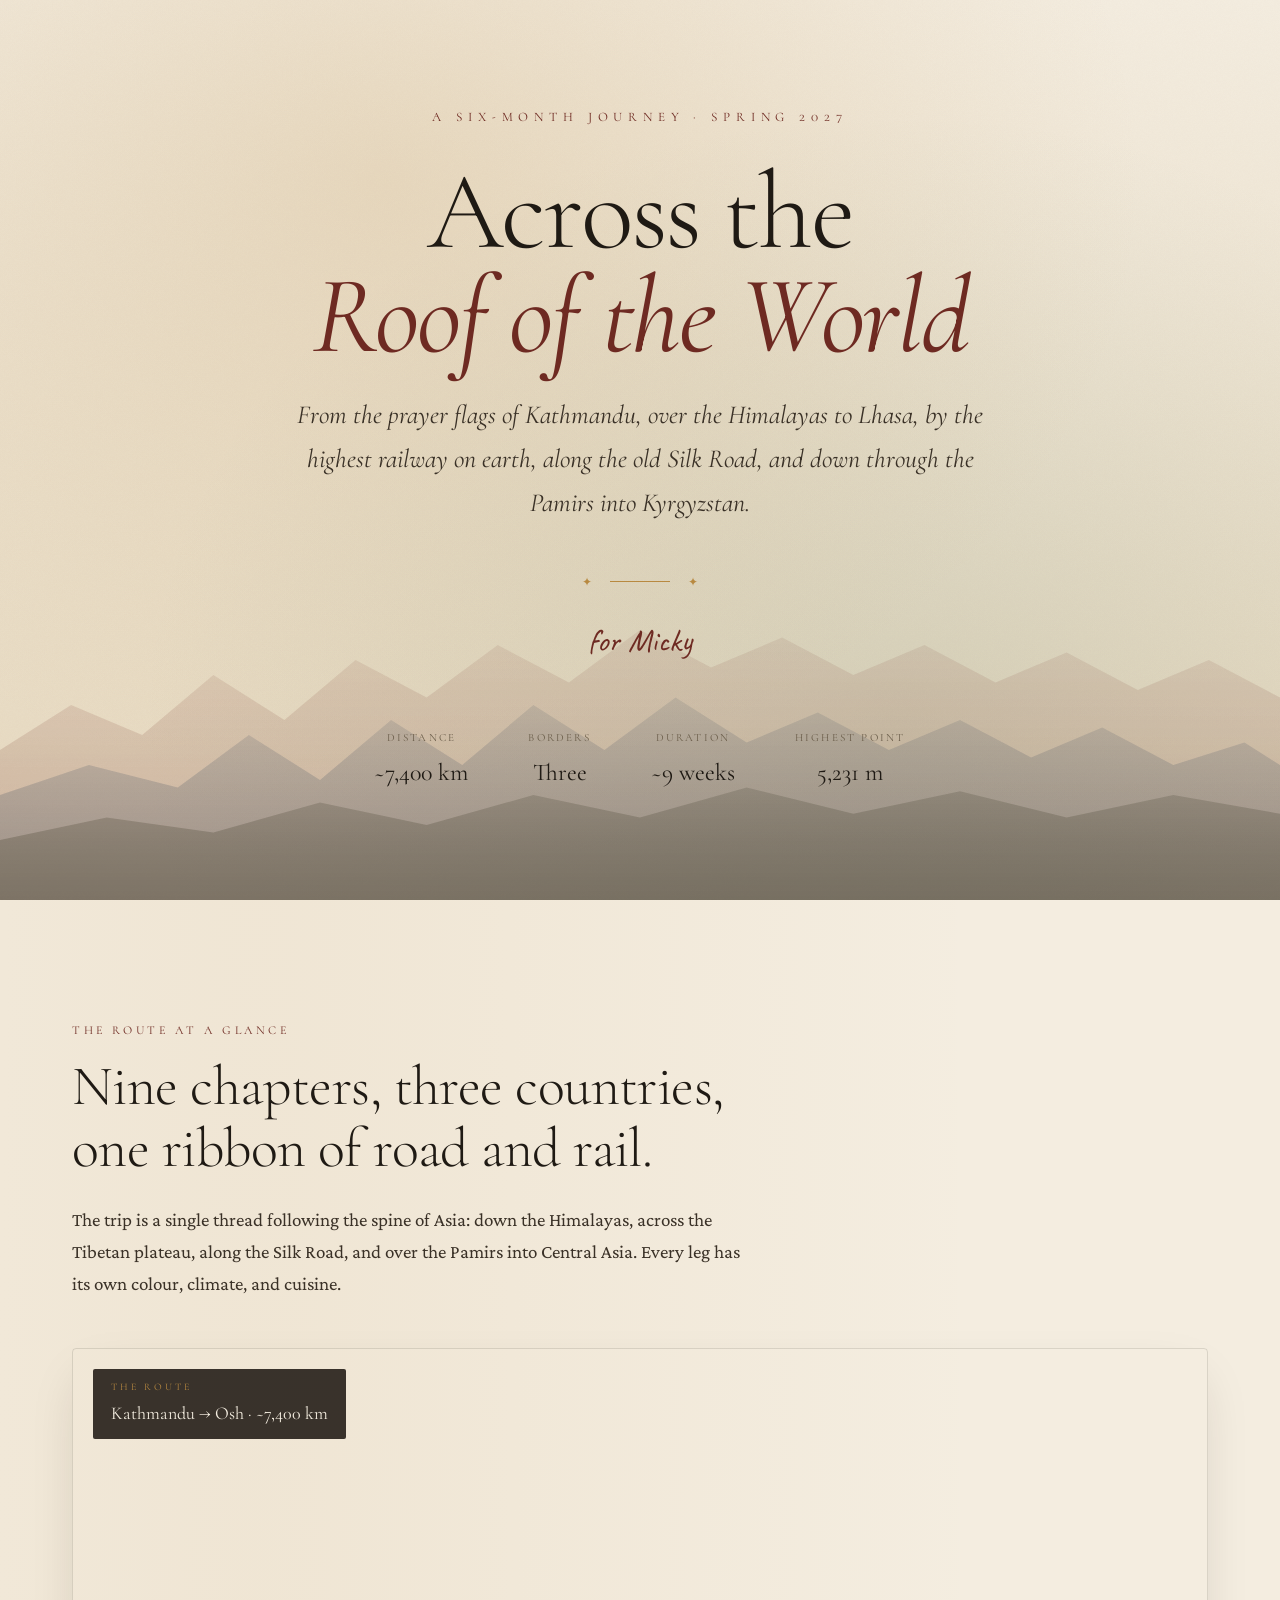
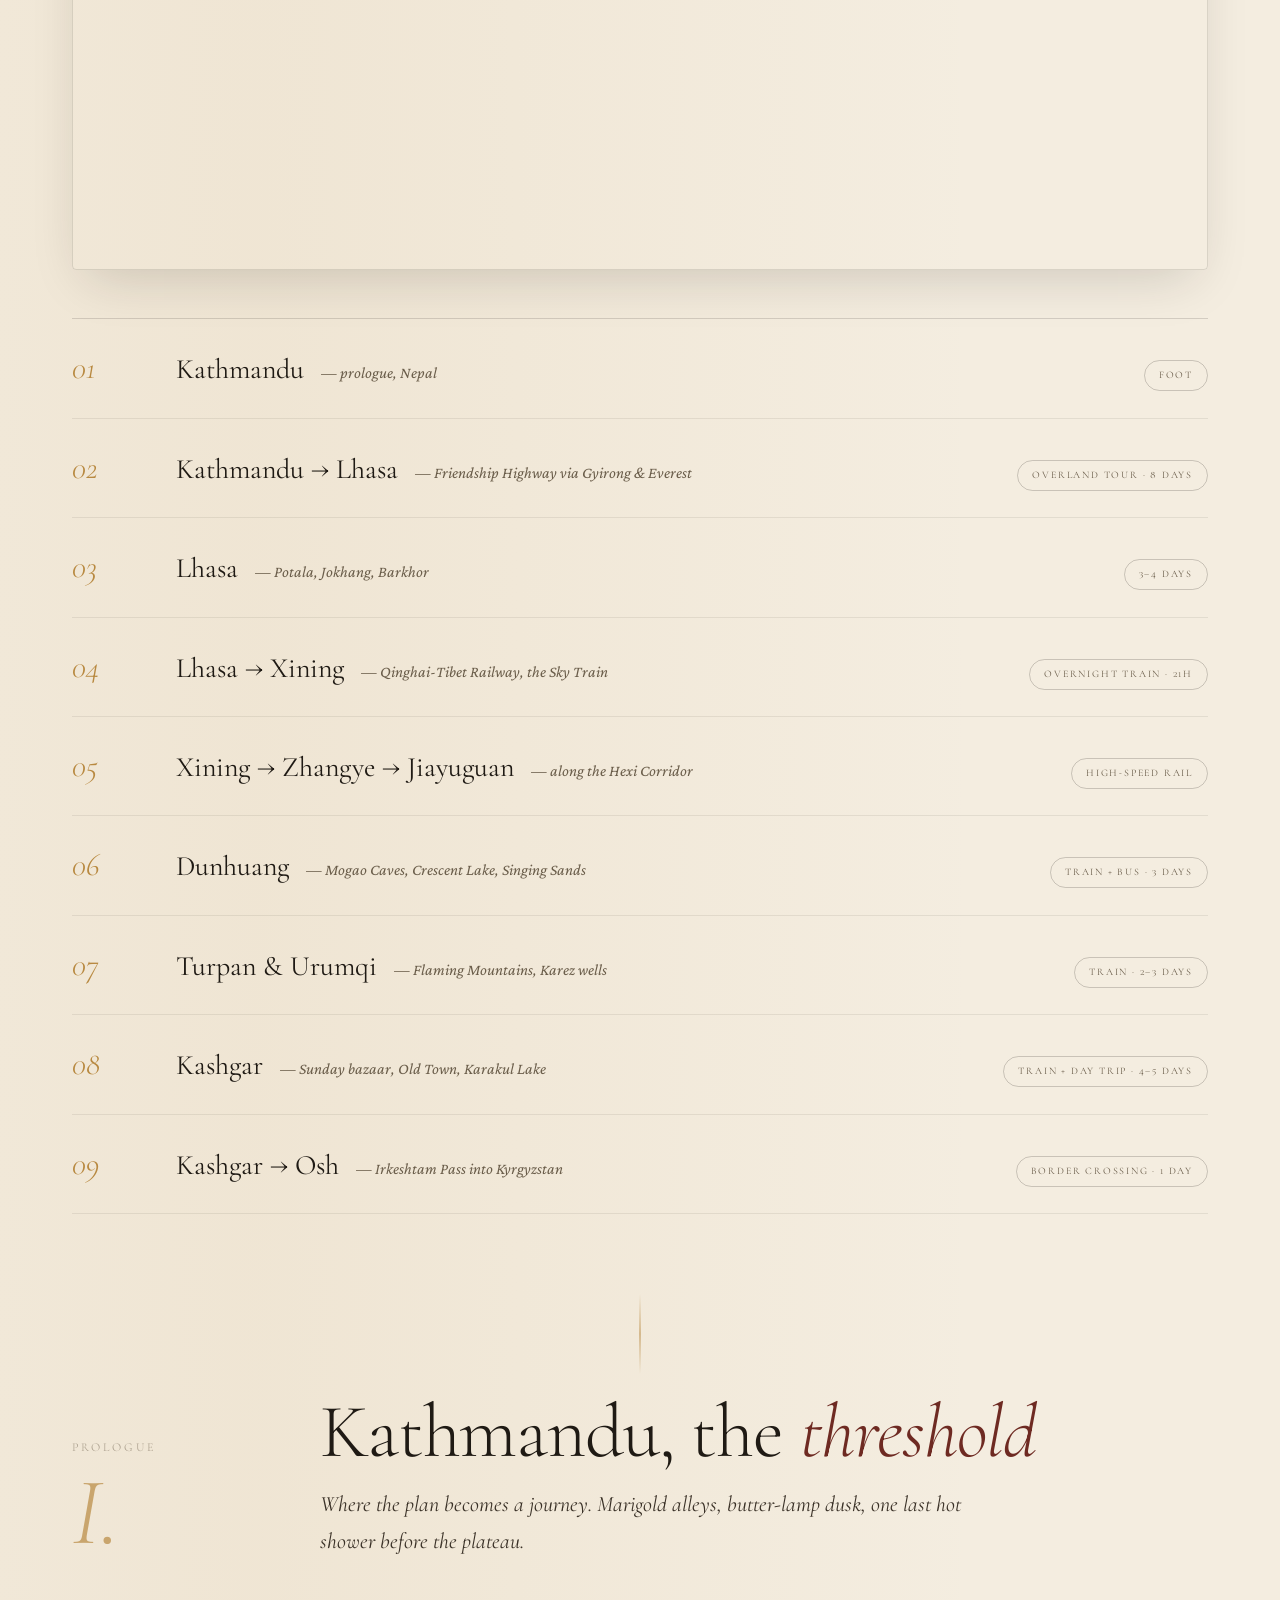
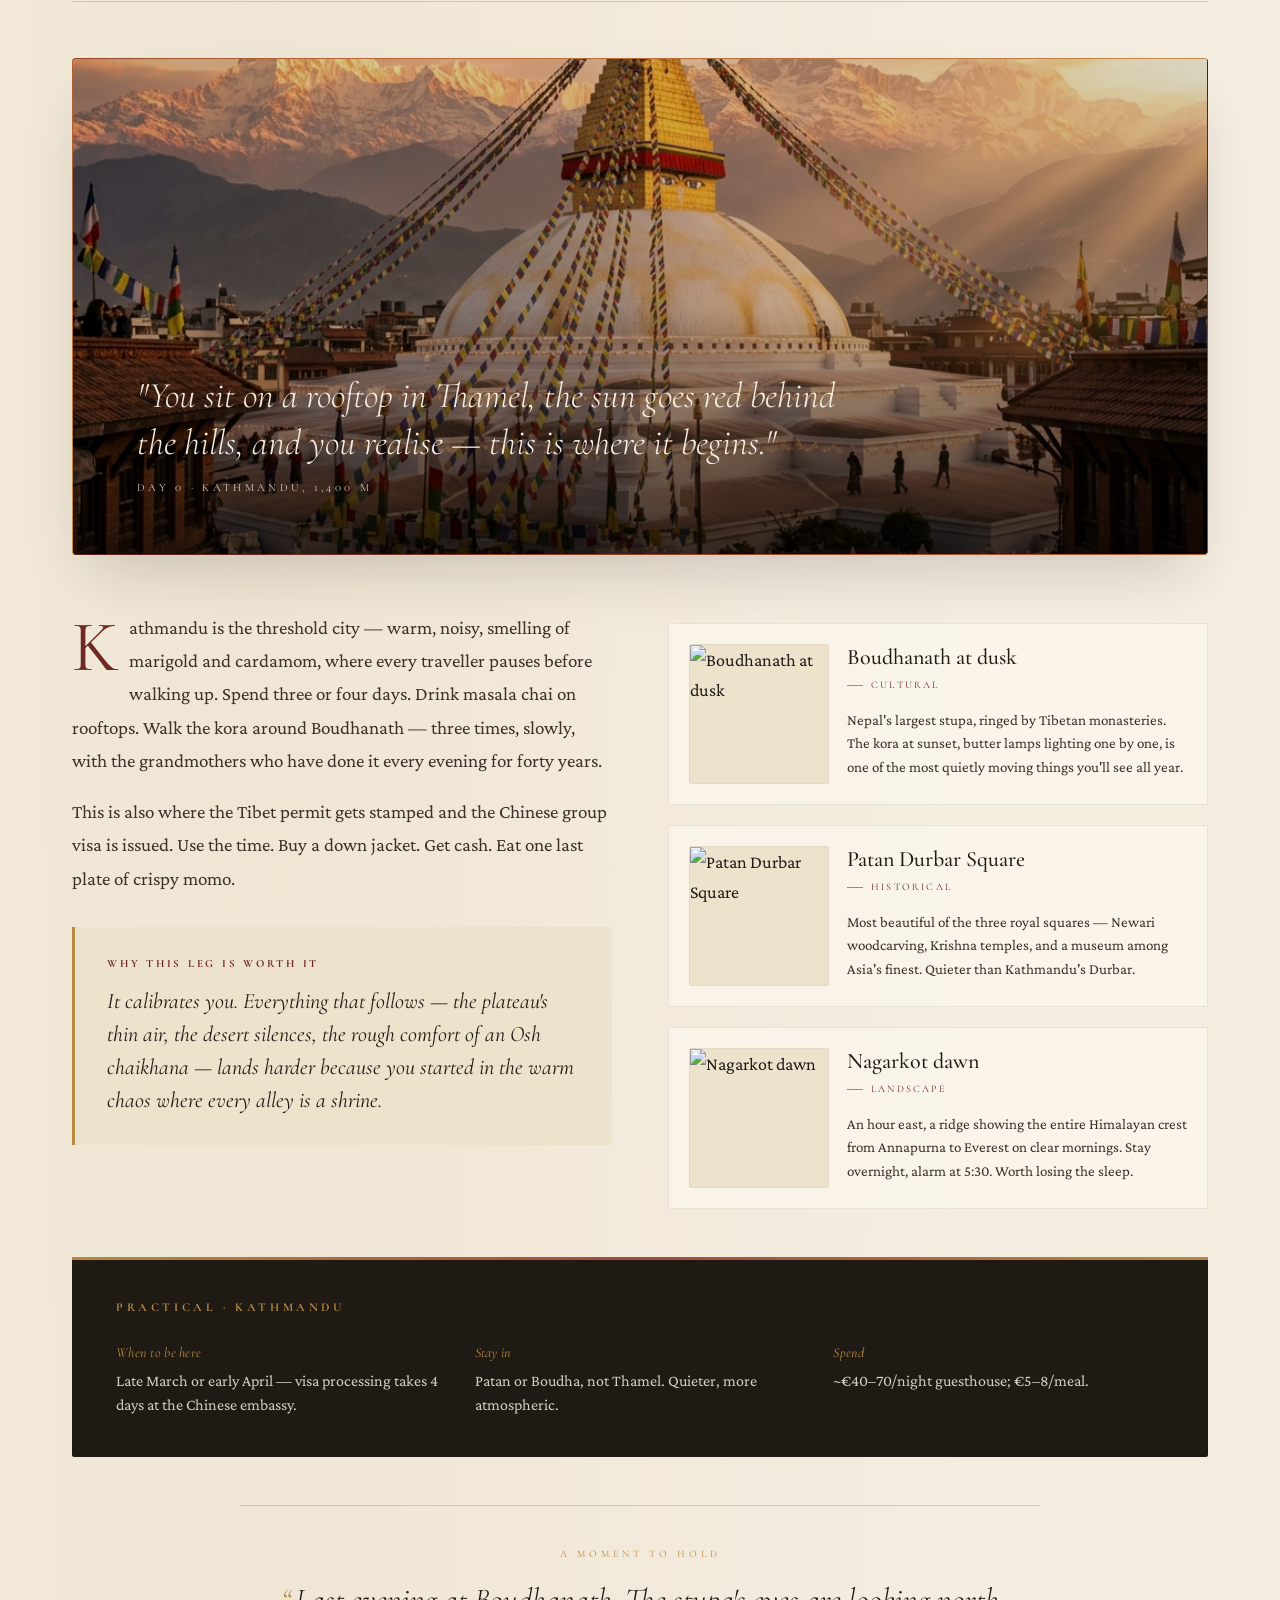
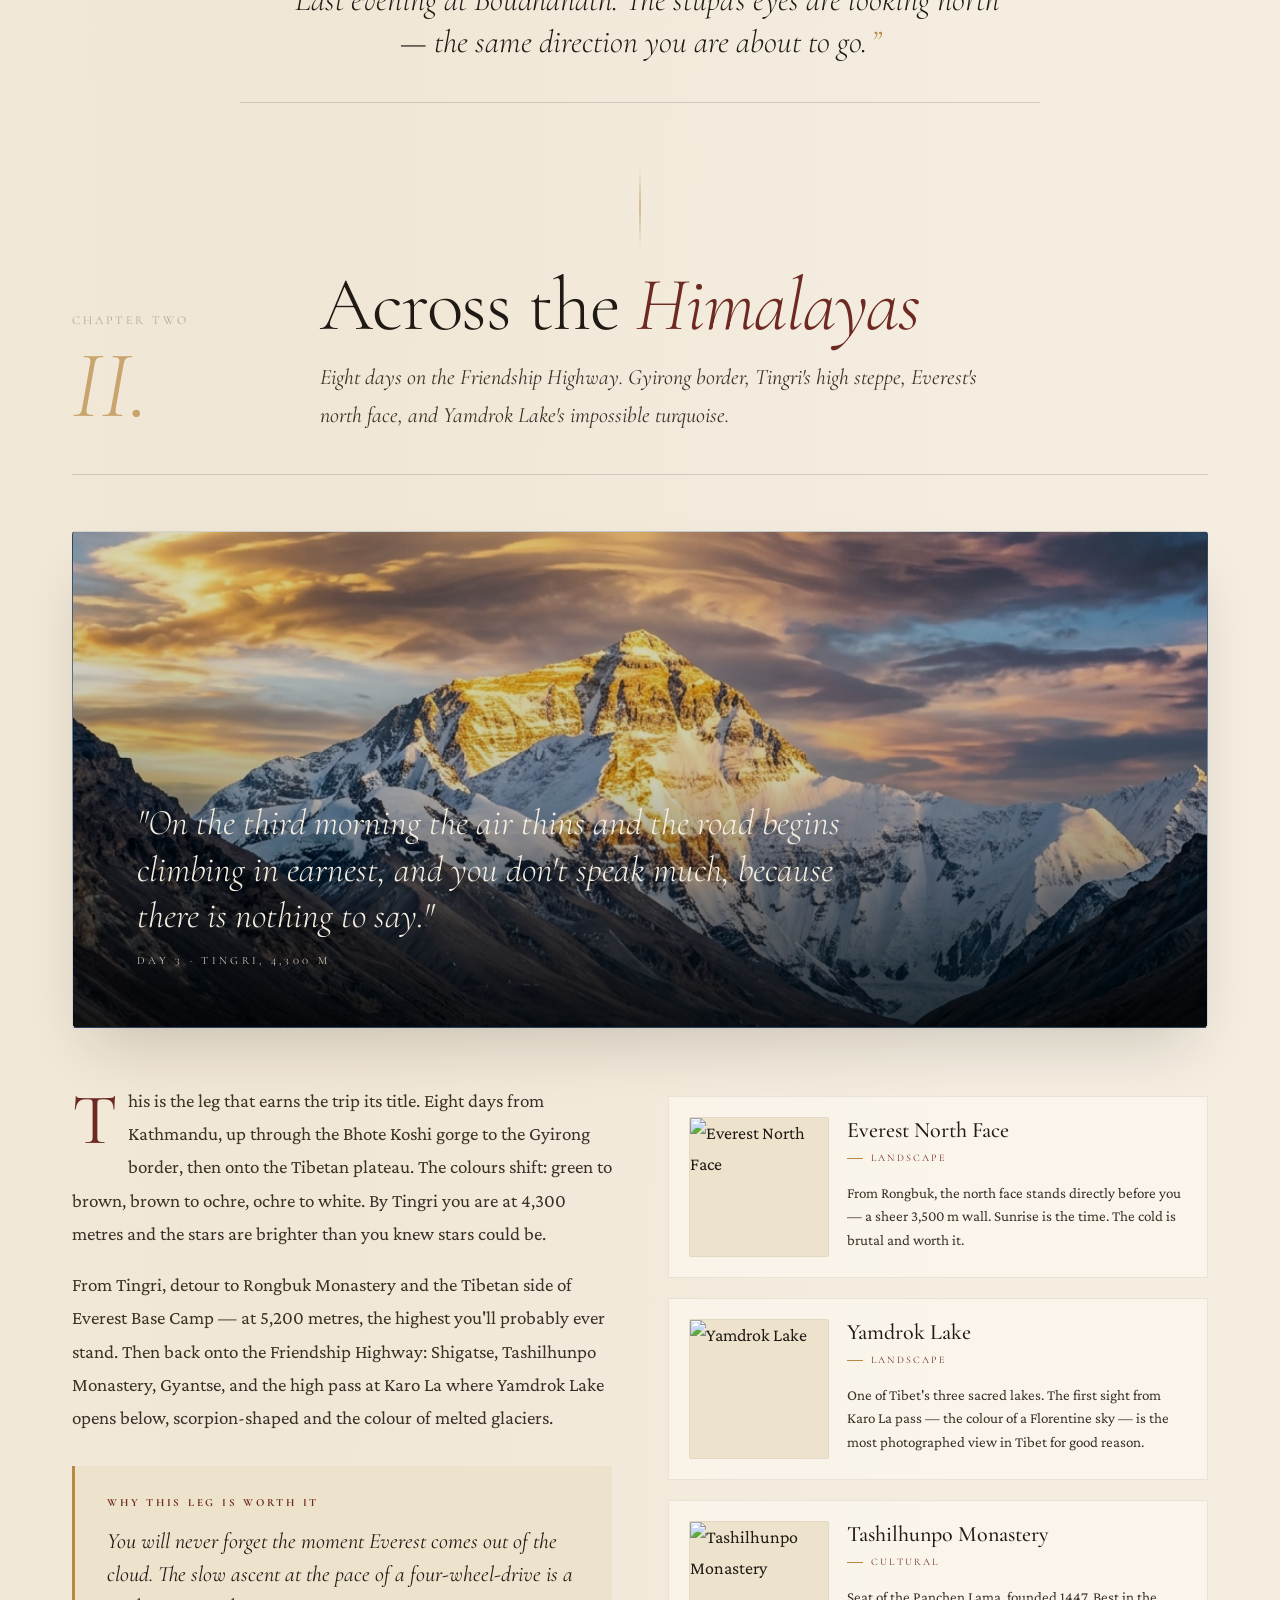
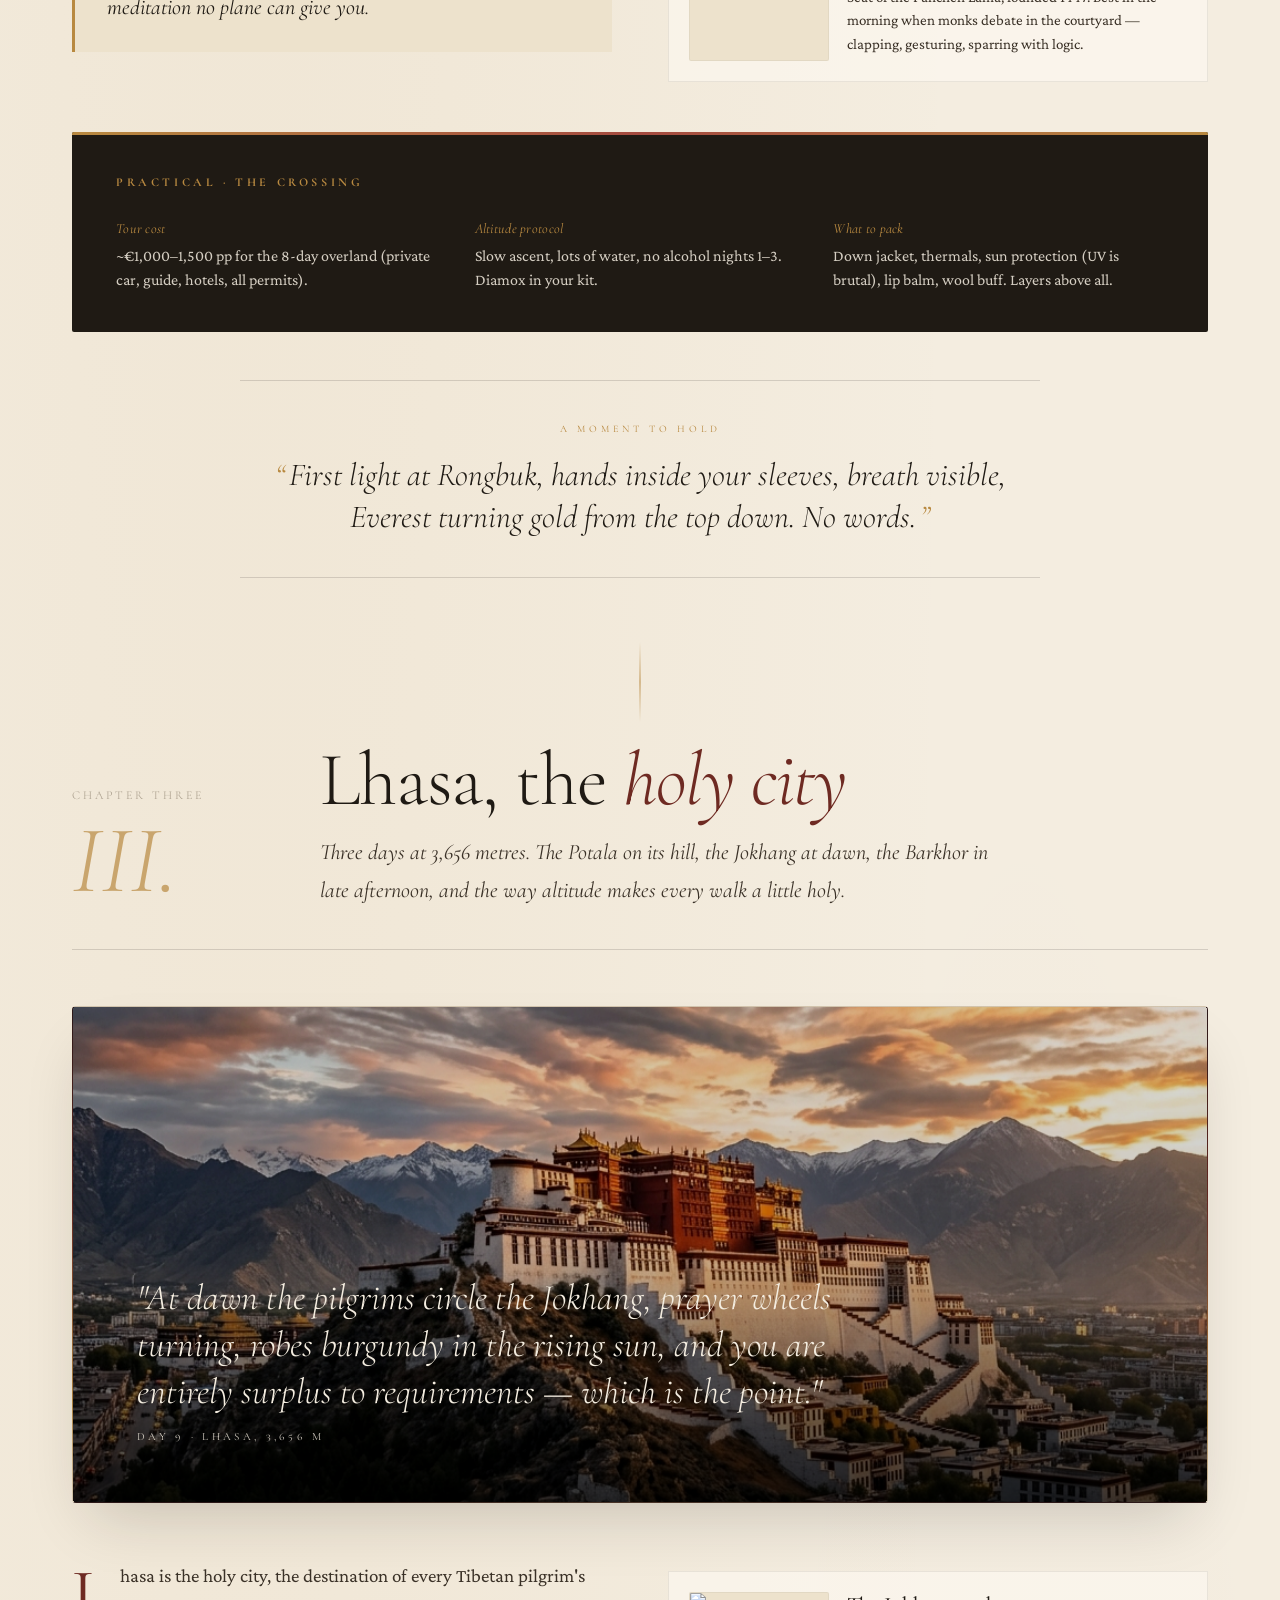
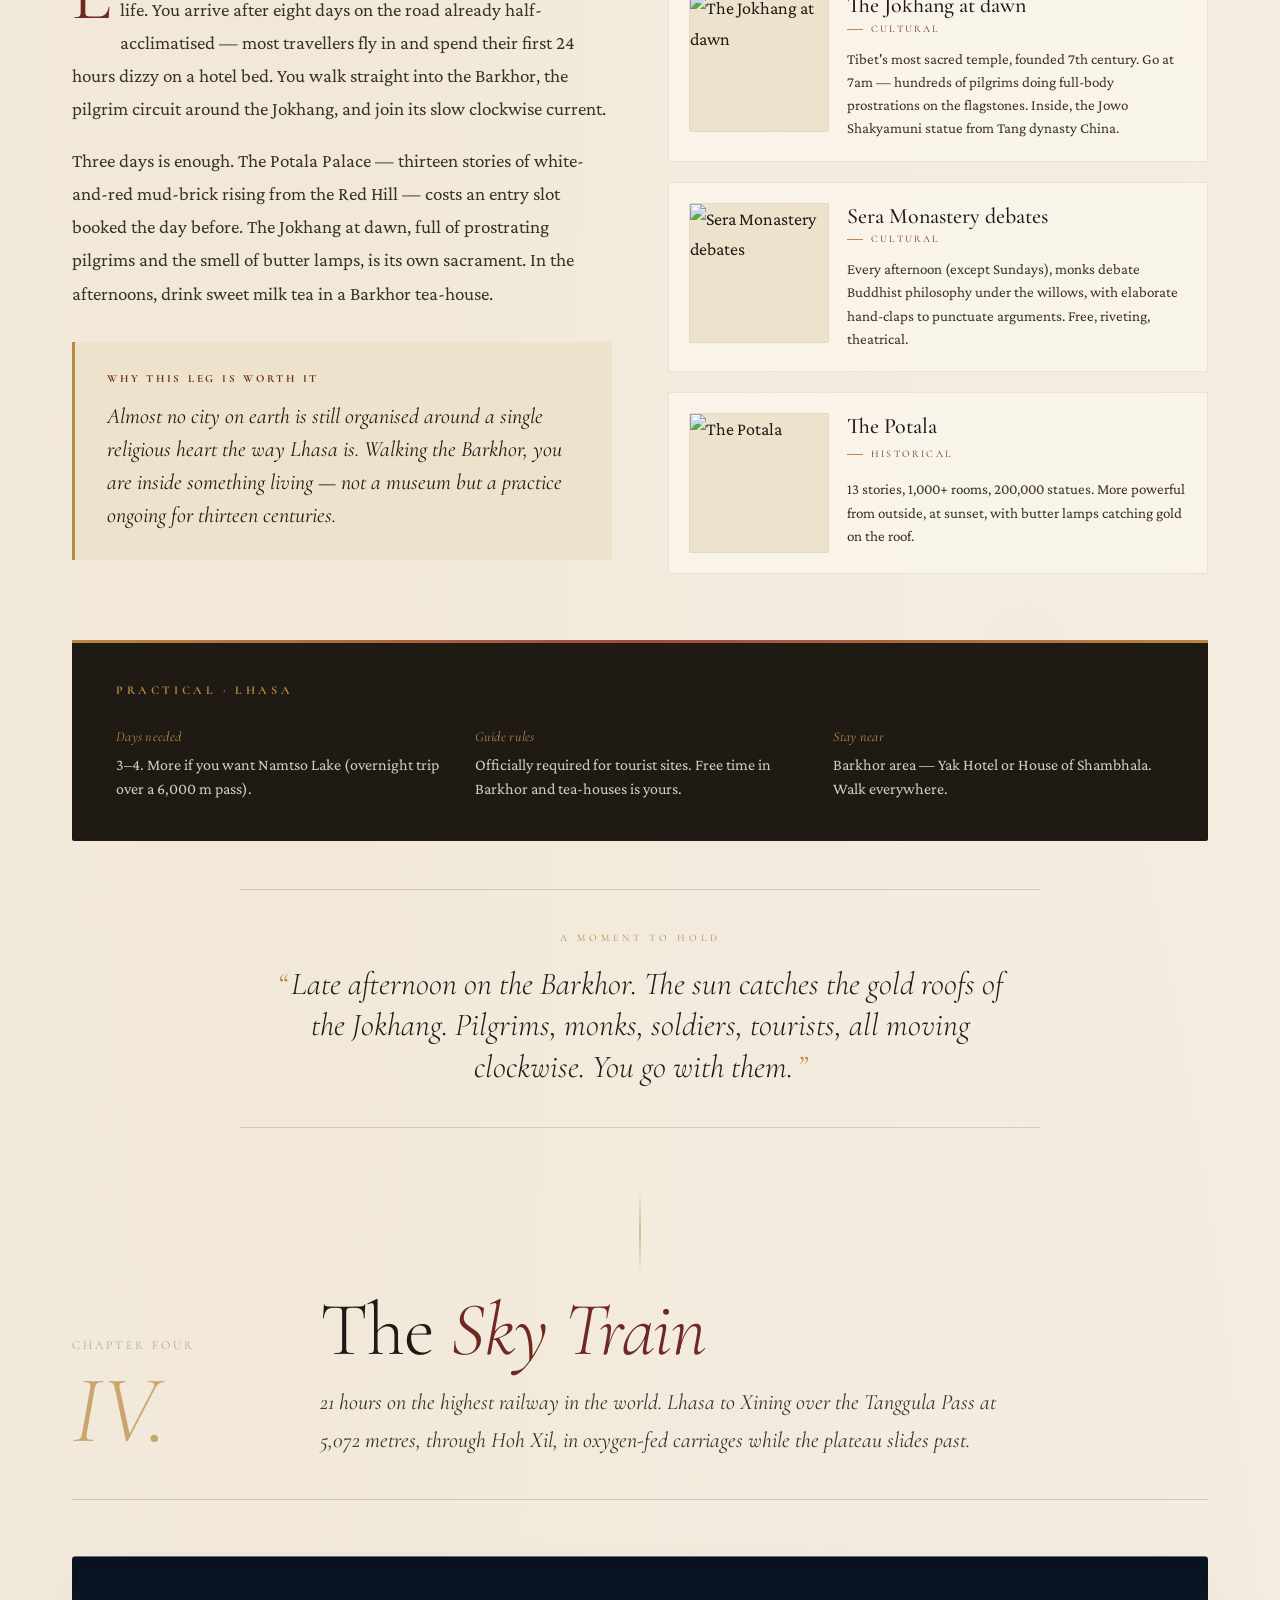
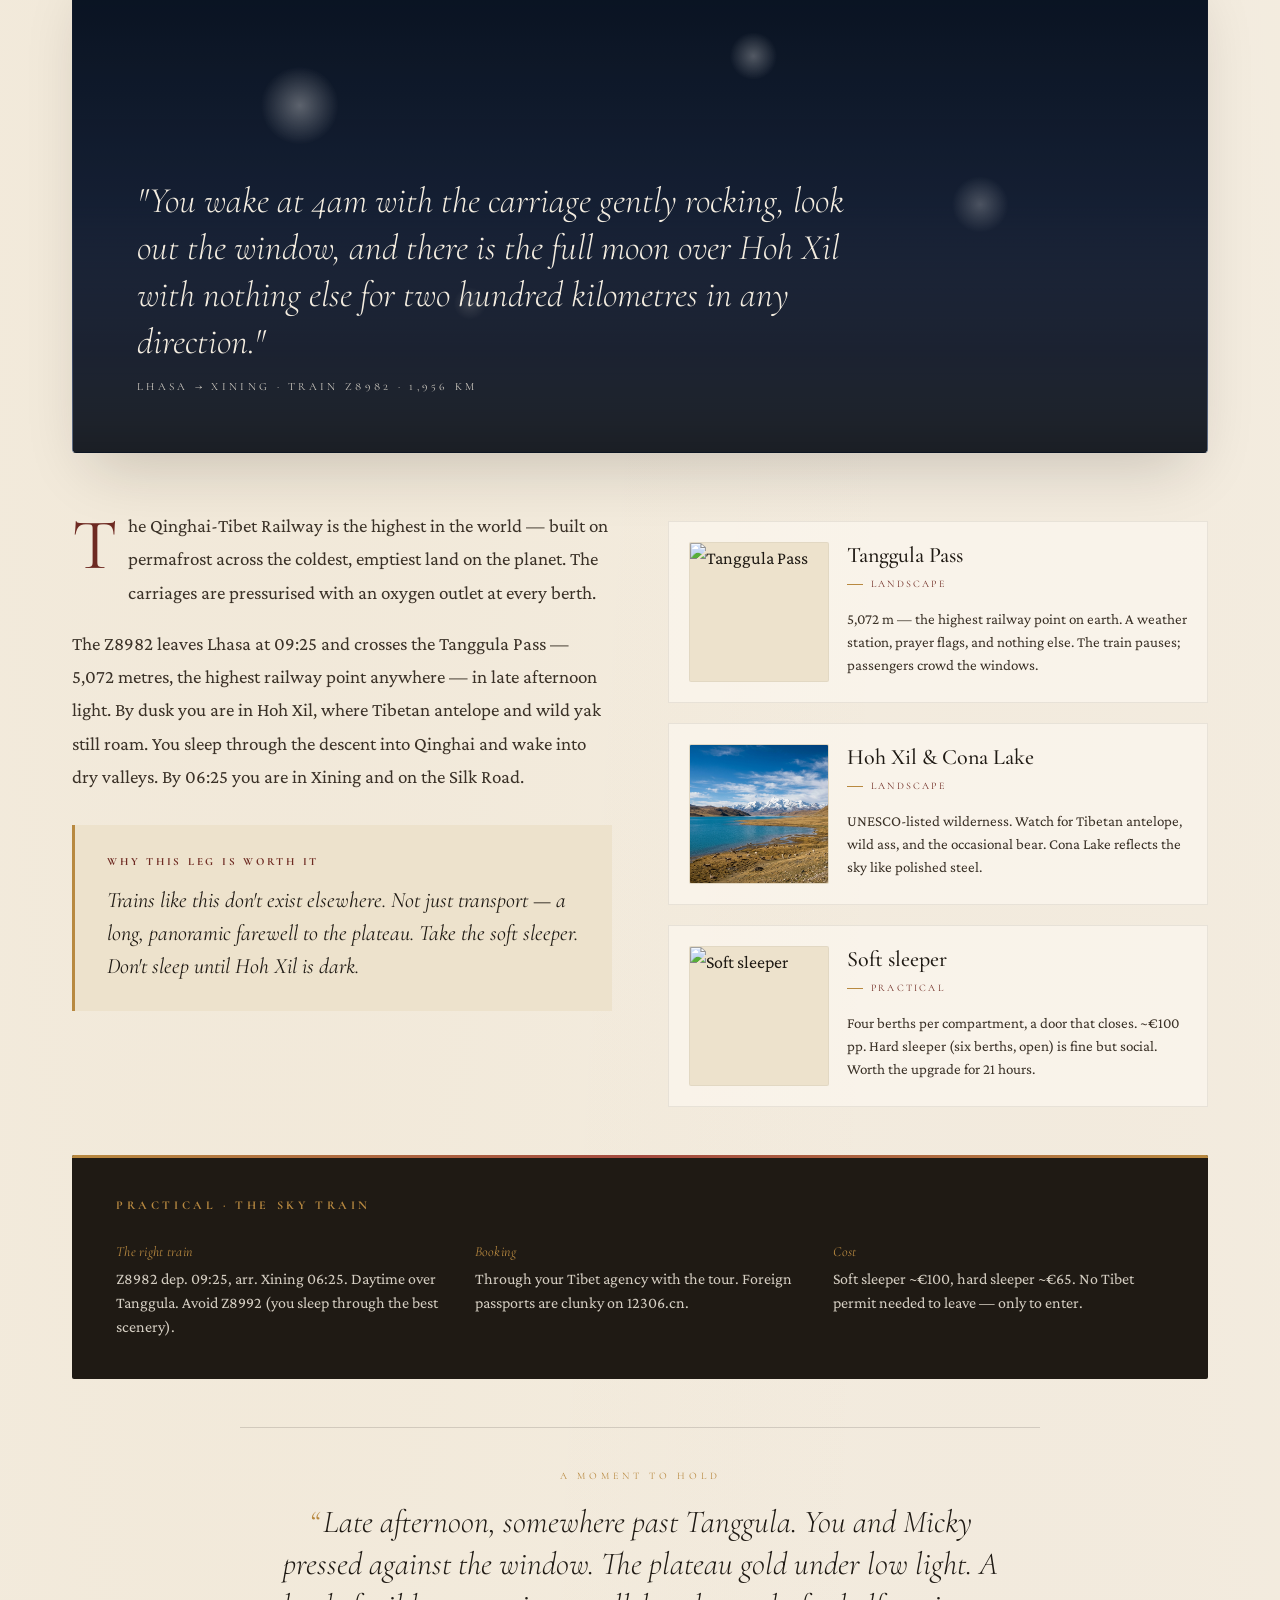
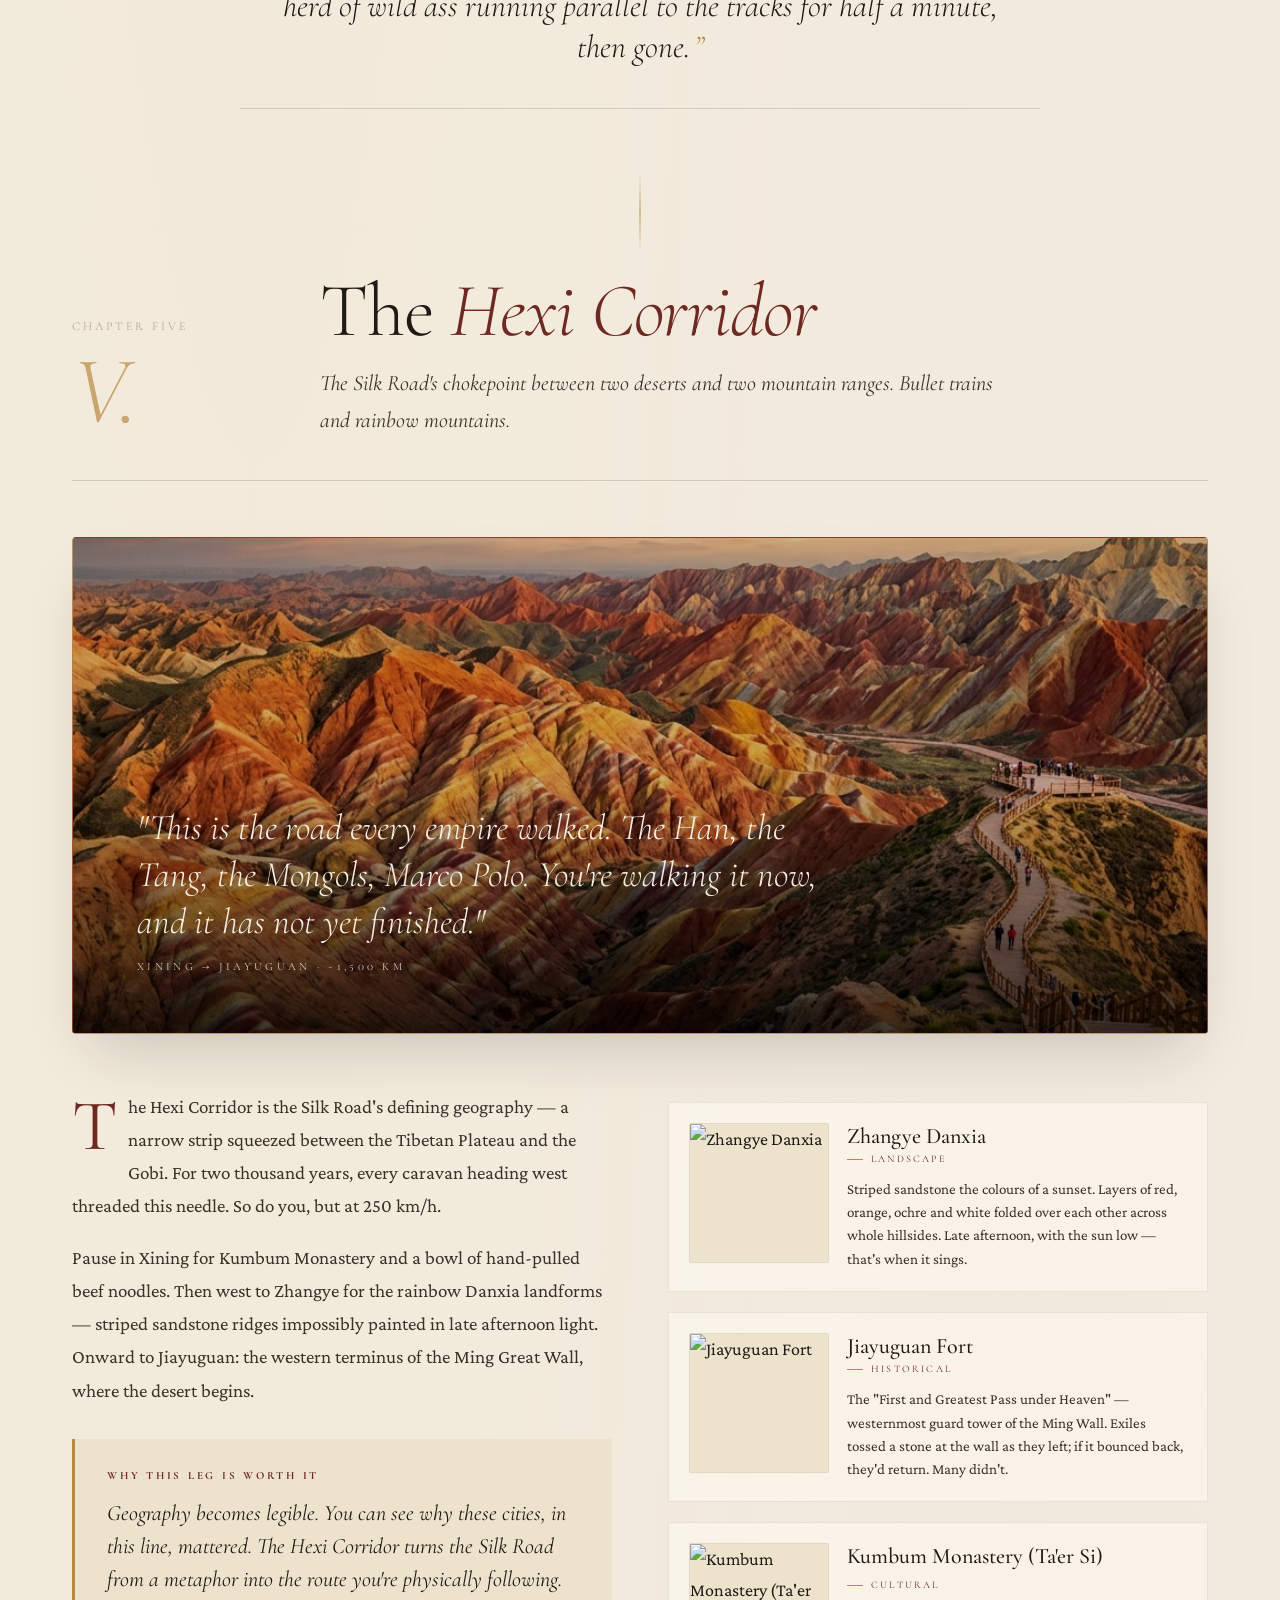
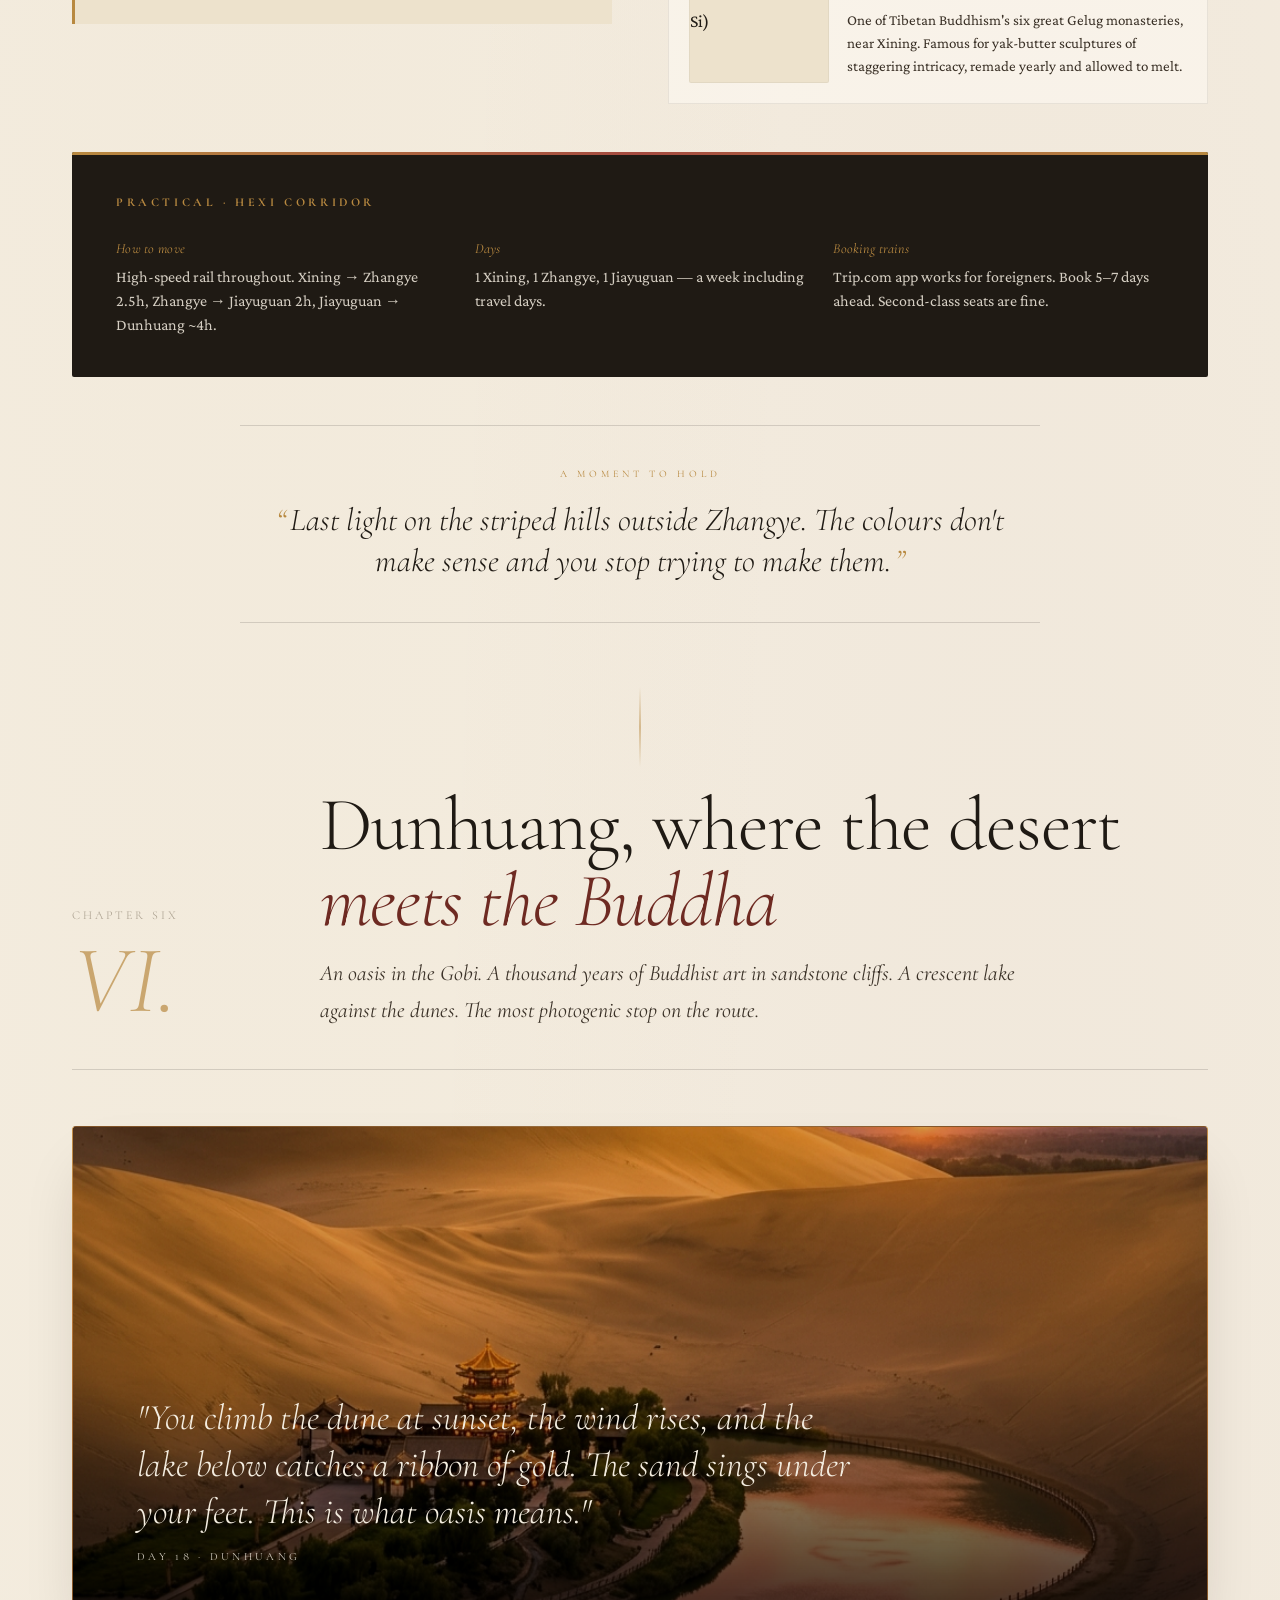
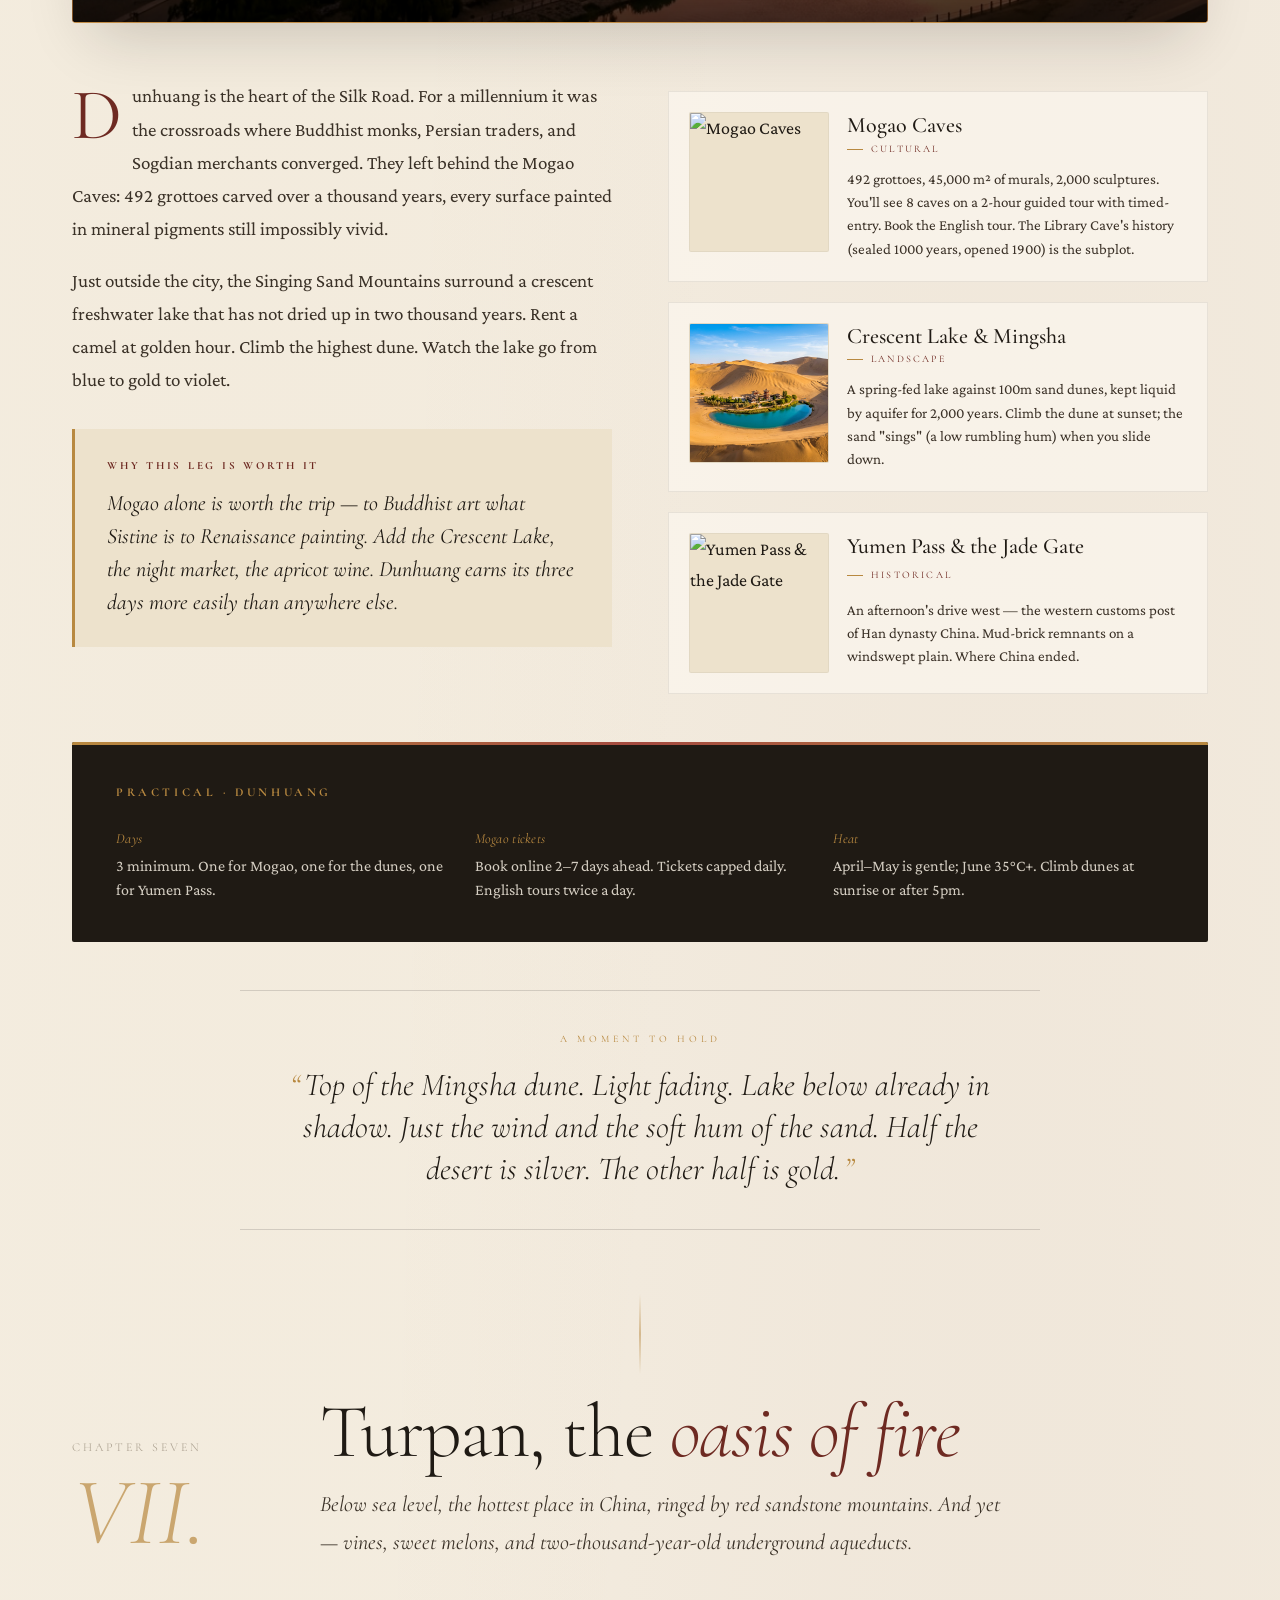
==== commit 360c49dc: "Add scroll-reveal animations, parallax heroes, and magic-moment word cascade" ====
--- a/across-the-roof-of-the-world.html
+++ b/across-the-roof-of-the-world.html
@@ -1070,6 +1070,95 @@
     transition: width 0.1s ease;
     width: 0%;
   }
+
+  /* === SCROLL REVEAL ANIMATIONS === */
+  .reveal {
+    opacity: 0;
+    transform: translateY(32px);
+    transition: opacity 0.8s cubic-bezier(0.25, 0.46, 0.45, 0.94),
+                transform 0.8s cubic-bezier(0.25, 0.46, 0.45, 0.94);
+    will-change: opacity, transform;
+  }
+
+  .reveal.visible {
+    opacity: 1;
+    transform: translateY(0);
+  }
+
+  /* Variants */
+  .reveal--fade {
+    transform: none;
+  }
+
+  .reveal--scale {
+    transform: scale(0.96);
+  }
+  .reveal--scale.visible {
+    transform: scale(1);
+  }
+
+  .reveal--left {
+    transform: translateX(-40px);
+  }
+  .reveal--left.visible {
+    transform: translateX(0);
+  }
+
+  .reveal--right {
+    transform: translateX(40px);
+  }
+  .reveal--right.visible {
+    transform: translateX(0);
+  }
+
+  /* Stagger delays for sequential items */
+  .reveal--d1 { transition-delay: 0.08s; }
+  .reveal--d2 { transition-delay: 0.16s; }
+  .reveal--d3 { transition-delay: 0.24s; }
+  .reveal--d4 { transition-delay: 0.32s; }
+  .reveal--d5 { transition-delay: 0.40s; }
+  .reveal--d6 { transition-delay: 0.48s; }
+  .reveal--d7 { transition-delay: 0.56s; }
+  .reveal--d8 { transition-delay: 0.64s; }
+  .reveal--d9 { transition-delay: 0.72s; }
+
+  /* Longer duration for hero images */
+  .reveal--slow {
+    transition-duration: 1.1s;
+  }
+
+  /* === PARALLAX HERO IMAGES === */
+  .chapter-hero .scene {
+    height: 125%;
+    top: -12.5%;
+    bottom: auto;
+    will-change: transform;
+  }
+
+  /* === MAGIC MOMENT WORD REVEAL === */
+  .magic-word {
+    display: inline-block;
+    opacity: 0;
+    filter: blur(4px);
+    transform: translateY(6px);
+    transition: opacity 0.5s ease, transform 0.5s ease, filter 0.45s ease;
+  }
+
+  .magic-moment.words-visible .magic-word {
+    opacity: 1;
+    filter: blur(0);
+    transform: translateY(0);
+  }
+
+  @media (prefers-reduced-motion: reduce) {
+    .reveal,
+    .magic-word {
+      opacity: 1 !important;
+      transform: none !important;
+      filter: none !important;
+      transition: none !important;
+    }
+  }
 </style>
 </head>
 <body>
@@ -2128,7 +2217,145 @@
   overviewMap.fitBounds(routeCoords, { padding: [40, 40] });
 
 
-
+  // ===== SCROLL REVEAL =====
+  (function() {
+    var revealConfig = [
+      // Chapter headers: slide up
+      { selector: '.chapter-header', cls: 'reveal' },
+      // Chapter hero images: scale in, slower
+      { selector: '.chapter-hero', cls: 'reveal reveal--scale reveal--slow' },
+      // Chapter body columns
+      { selector: '.chapter-body > div:first-child', cls: 'reveal reveal--left' },
+      { selector: '.chapter-body > div:last-child', cls: 'reveal reveal--right' },
+      // Highlights: staggered
+      { selector: '.highlight', cls: 'reveal', stagger: true },
+      // Why-worth-it callout
+      { selector: '.why-worth-it', cls: 'reveal' },
+      // Practical boxes
+      { selector: '.practical', cls: 'reveal' },
+      // Magic moment label (text handled separately with word animation)
+      { selector: '.magic-moment-label', cls: 'reveal' },
+      // Route overview elements
+      { selector: '.route-overview .section-title', cls: 'reveal' },
+      { selector: '.route-overview .section-eyebrow', cls: 'reveal' },
+      { selector: '.route-map-wrapper', cls: 'reveal reveal--scale' },
+      // Route list items: staggered
+      { selector: '.route-list li', cls: 'reveal', stagger: true },
+      // Epilogue
+      { selector: '.epilogue .section-title', cls: 'reveal' },
+      { selector: '.epilogue .section-eyebrow', cls: 'reveal' },
+      { selector: '.ref-card', cls: 'reveal', stagger: true },
+      // Closing
+      { selector: '.closing-text', cls: 'reveal reveal--fade' },
+      { selector: '.closing-sig', cls: 'reveal reveal--fade' },
+    ];
+
+    // Apply reveal classes to elements
+    var allRevealEls = [];
+    revealConfig.forEach(function(cfg) {
+      var els = document.querySelectorAll(cfg.selector);
+      els.forEach(function(el, i) {
+        // Don't animate hero section (above fold, has its own CSS animations)
+        if (el.closest('.hero')) return;
+
+        cfg.cls.split(' ').forEach(function(c) { if (c) el.classList.add(c); });
+
+        // Stagger delays within sibling groups
+        if (cfg.stagger) {
+          var parent = el.parentElement;
+          var tagSelector = cfg.selector.split(' ').pop();
+          var siblings = Array.from(parent.children).filter(function(child) {
+            return child.matches(tagSelector);
+          });
+          var sibIndex = siblings.indexOf(el);
+          if (sibIndex < 0) sibIndex = i;
+          if (sibIndex < 9) {
+            el.classList.add('reveal--d' + (sibIndex + 1));
+          }
+        }
+
+        allRevealEls.push(el);
+      });
+    });
+
+    // IntersectionObserver to trigger visibility
+    var observer = new IntersectionObserver(function(entries) {
+      entries.forEach(function(entry) {
+        if (entry.isIntersecting) {
+          entry.target.classList.add('visible');
+          observer.unobserve(entry.target);
+        }
+      });
+    }, {
+      threshold: 0.1,
+      rootMargin: '0px 0px -50px 0px'
+    });
+
+    allRevealEls.forEach(function(el) {
+      observer.observe(el);
+    });
+  })();
+
+  // ===== PARALLAX CHAPTER HEROES =====
+  (function() {
+    var heroImages = document.querySelectorAll('.chapter-hero .scene');
+    if (!heroImages.length) return;
+
+    function updateParallax() {
+      var windowH = window.innerHeight;
+      heroImages.forEach(function(img) {
+        var rect = img.parentElement.getBoundingClientRect();
+        // Skip if not in viewport
+        if (rect.bottom < -100 || rect.top > windowH + 100) return;
+        // Progress: 0 when entering bottom, 1 when leaving top
+        var progress = (windowH - rect.top) / (windowH + rect.height);
+        // Subtle shift: ±25px range
+        var offset = (progress - 0.5) * 50;
+        img.style.transform = 'translateY(' + offset + 'px)';
+      });
+    }
+
+    window.addEventListener('scroll', updateParallax, { passive: true });
+    window.addEventListener('resize', updateParallax, { passive: true });
+    updateParallax();
+  })();
+
+  // ===== MAGIC MOMENT WORD-BY-WORD REVEAL =====
+  (function() {
+    var magicTexts = document.querySelectorAll('.magic-moment-text');
+    if (!magicTexts.length) return;
+
+    // Split each magic-moment-text into word spans
+    magicTexts.forEach(function(textEl) {
+      var text = textEl.textContent.trim();
+      var words = text.split(/\s+/);
+      textEl.innerHTML = words.map(function(word, i) {
+        var delay = (i * 0.035).toFixed(3);
+        return '<span class="magic-word" style="transition-delay:' + delay + 's">' + word + '</span>';
+      }).join(' ');
+    });
+
+    // Observe magic moments to trigger word cascade
+    var magicObserver = new IntersectionObserver(function(entries) {
+      entries.forEach(function(entry) {
+        if (entry.isIntersecting) {
+          var moment = entry.target.closest('.magic-moment');
+          // Brief pause before words begin cascading
+          setTimeout(function() {
+            moment.classList.add('words-visible');
+          }, 150);
+          magicObserver.unobserve(entry.target);
+        }
+      });
+    }, {
+      threshold: 0.4,
+      rootMargin: '0px 0px -30px 0px'
+    });
+
+    magicTexts.forEach(function(el) {
+      magicObserver.observe(el);
+    });
+  })();
 
 </script>
 
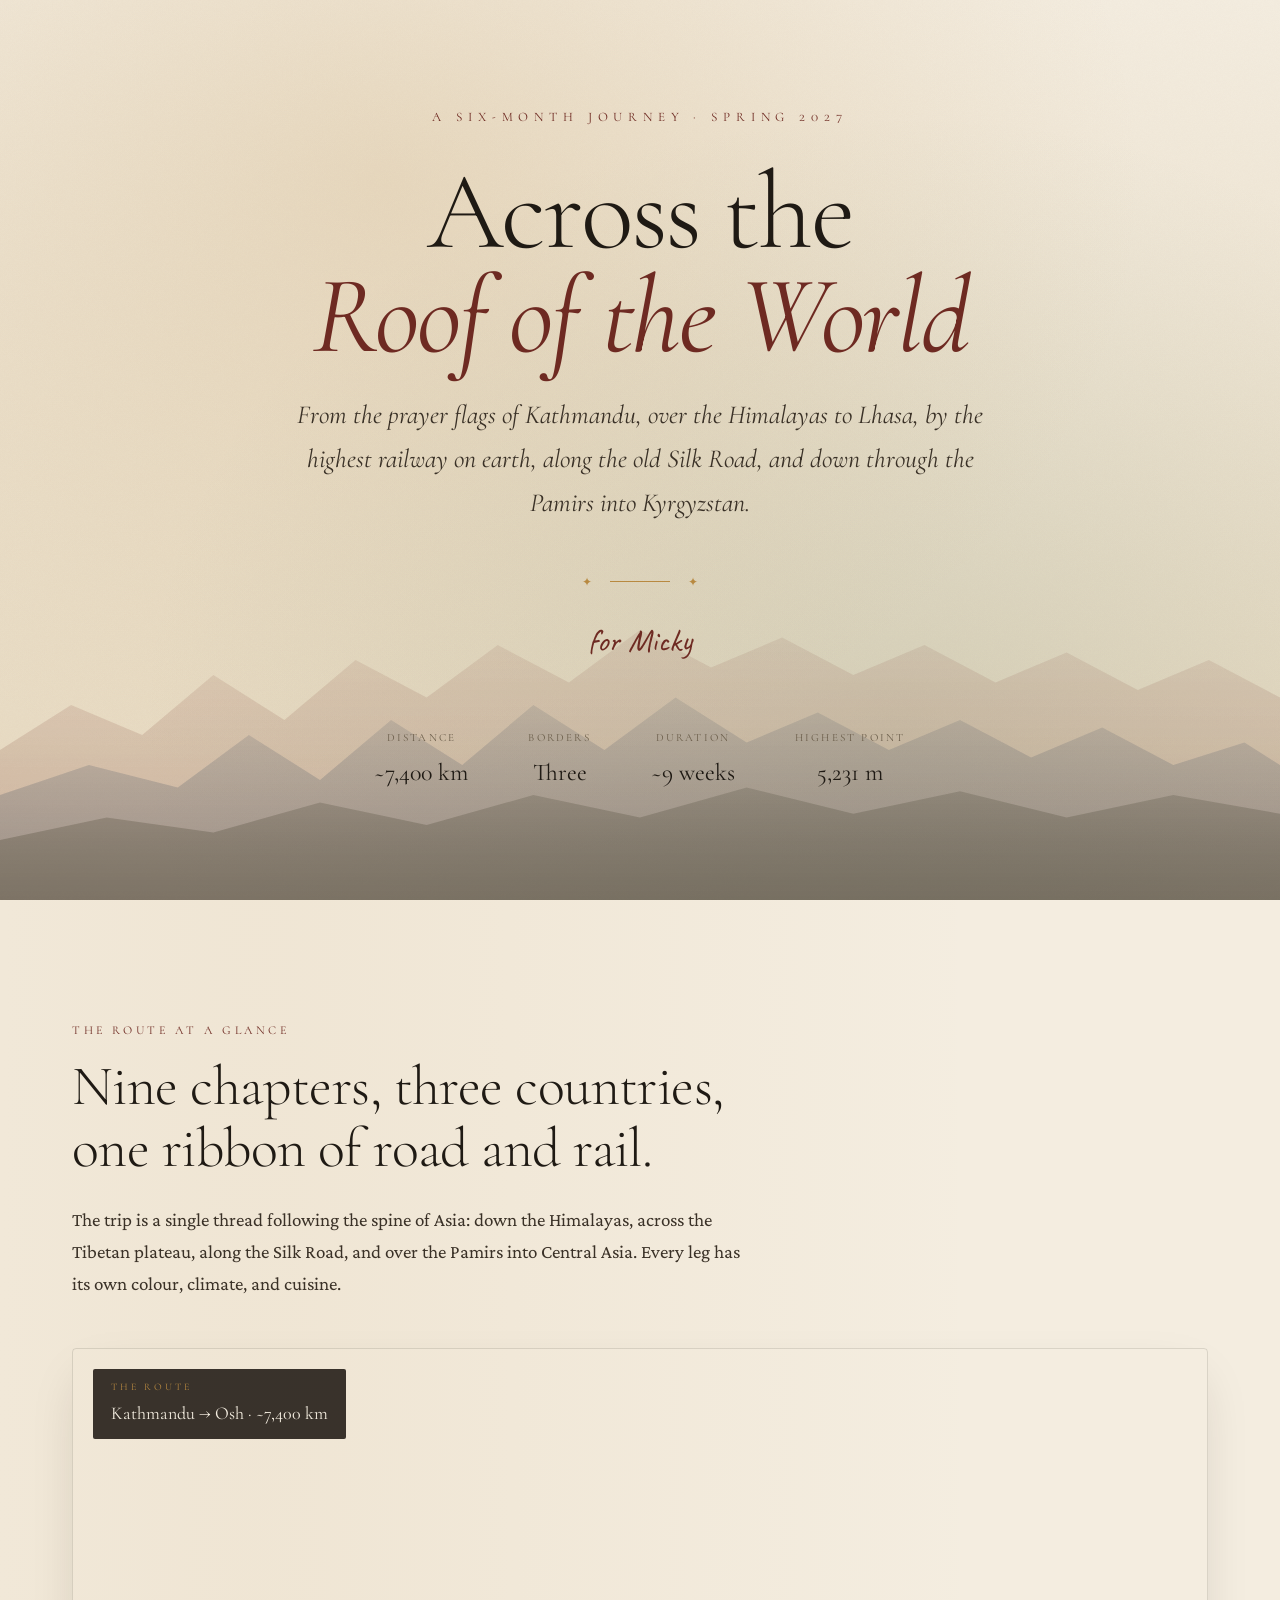
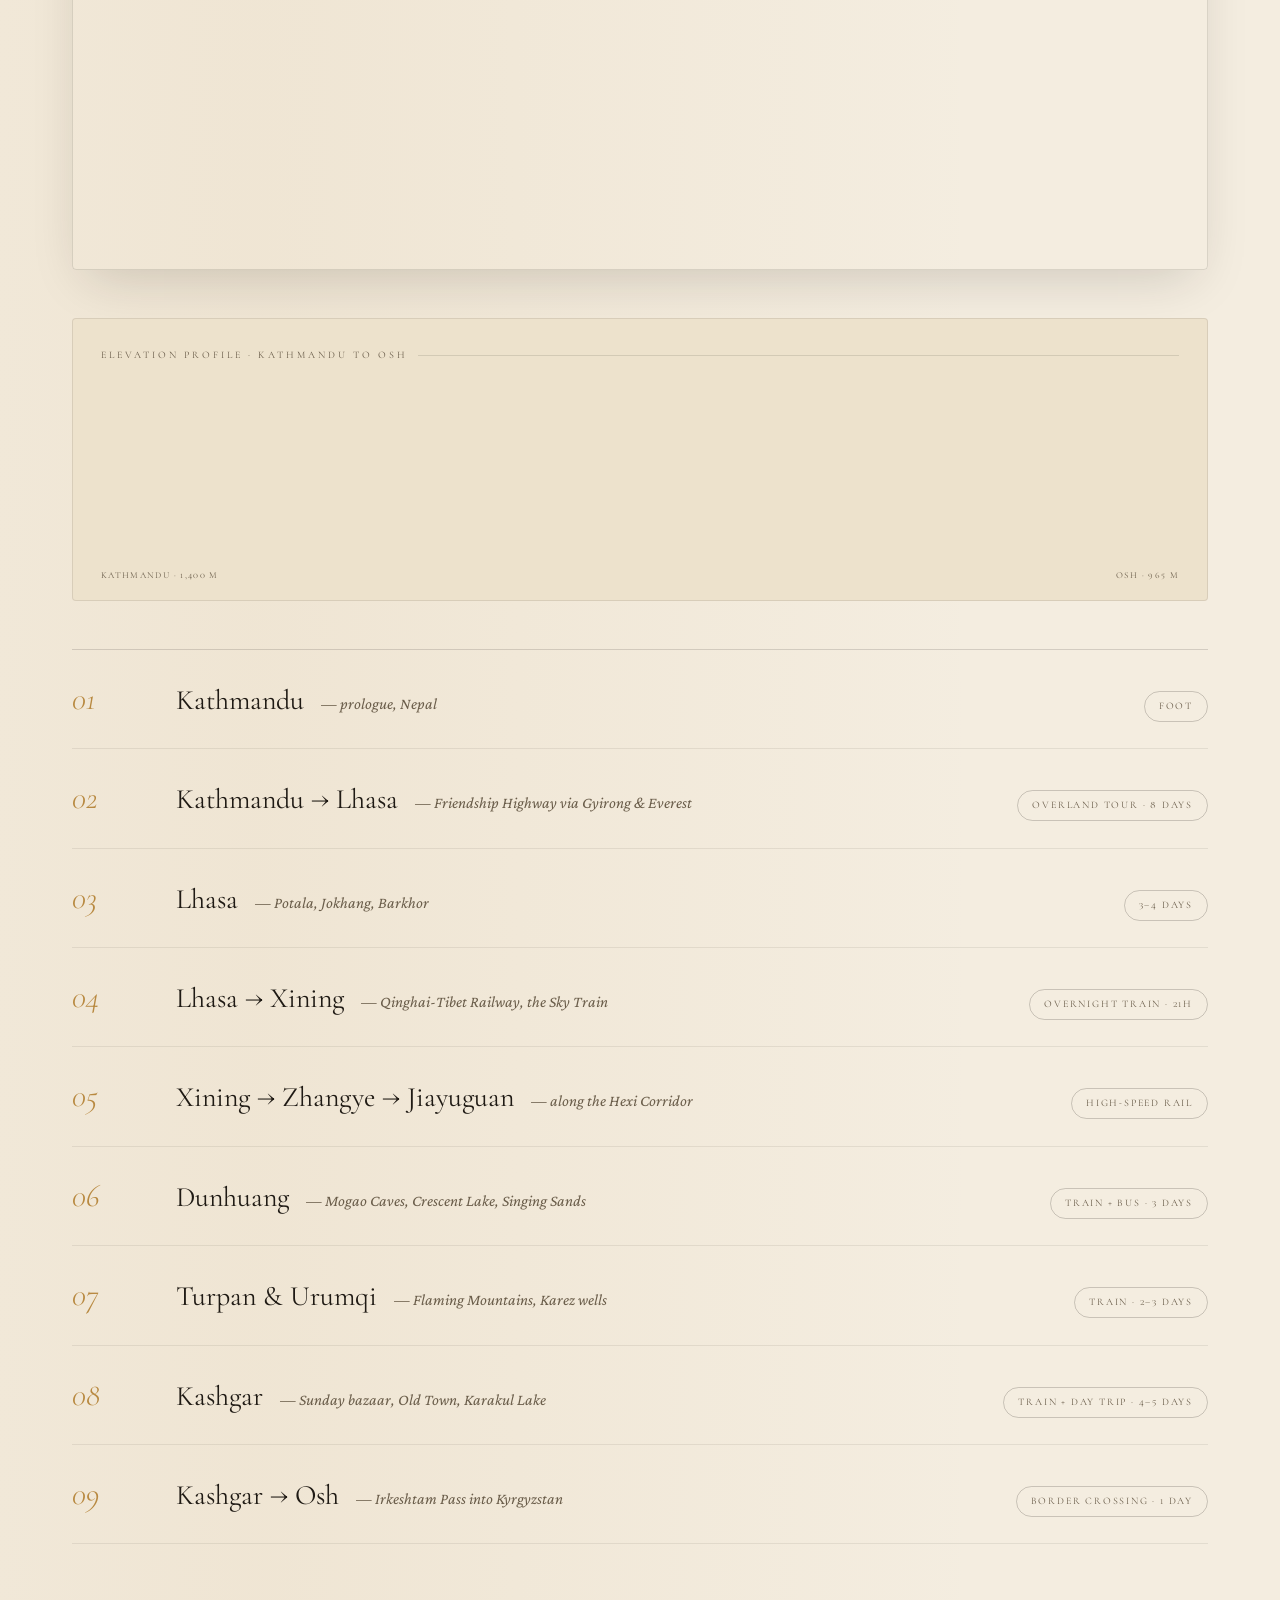
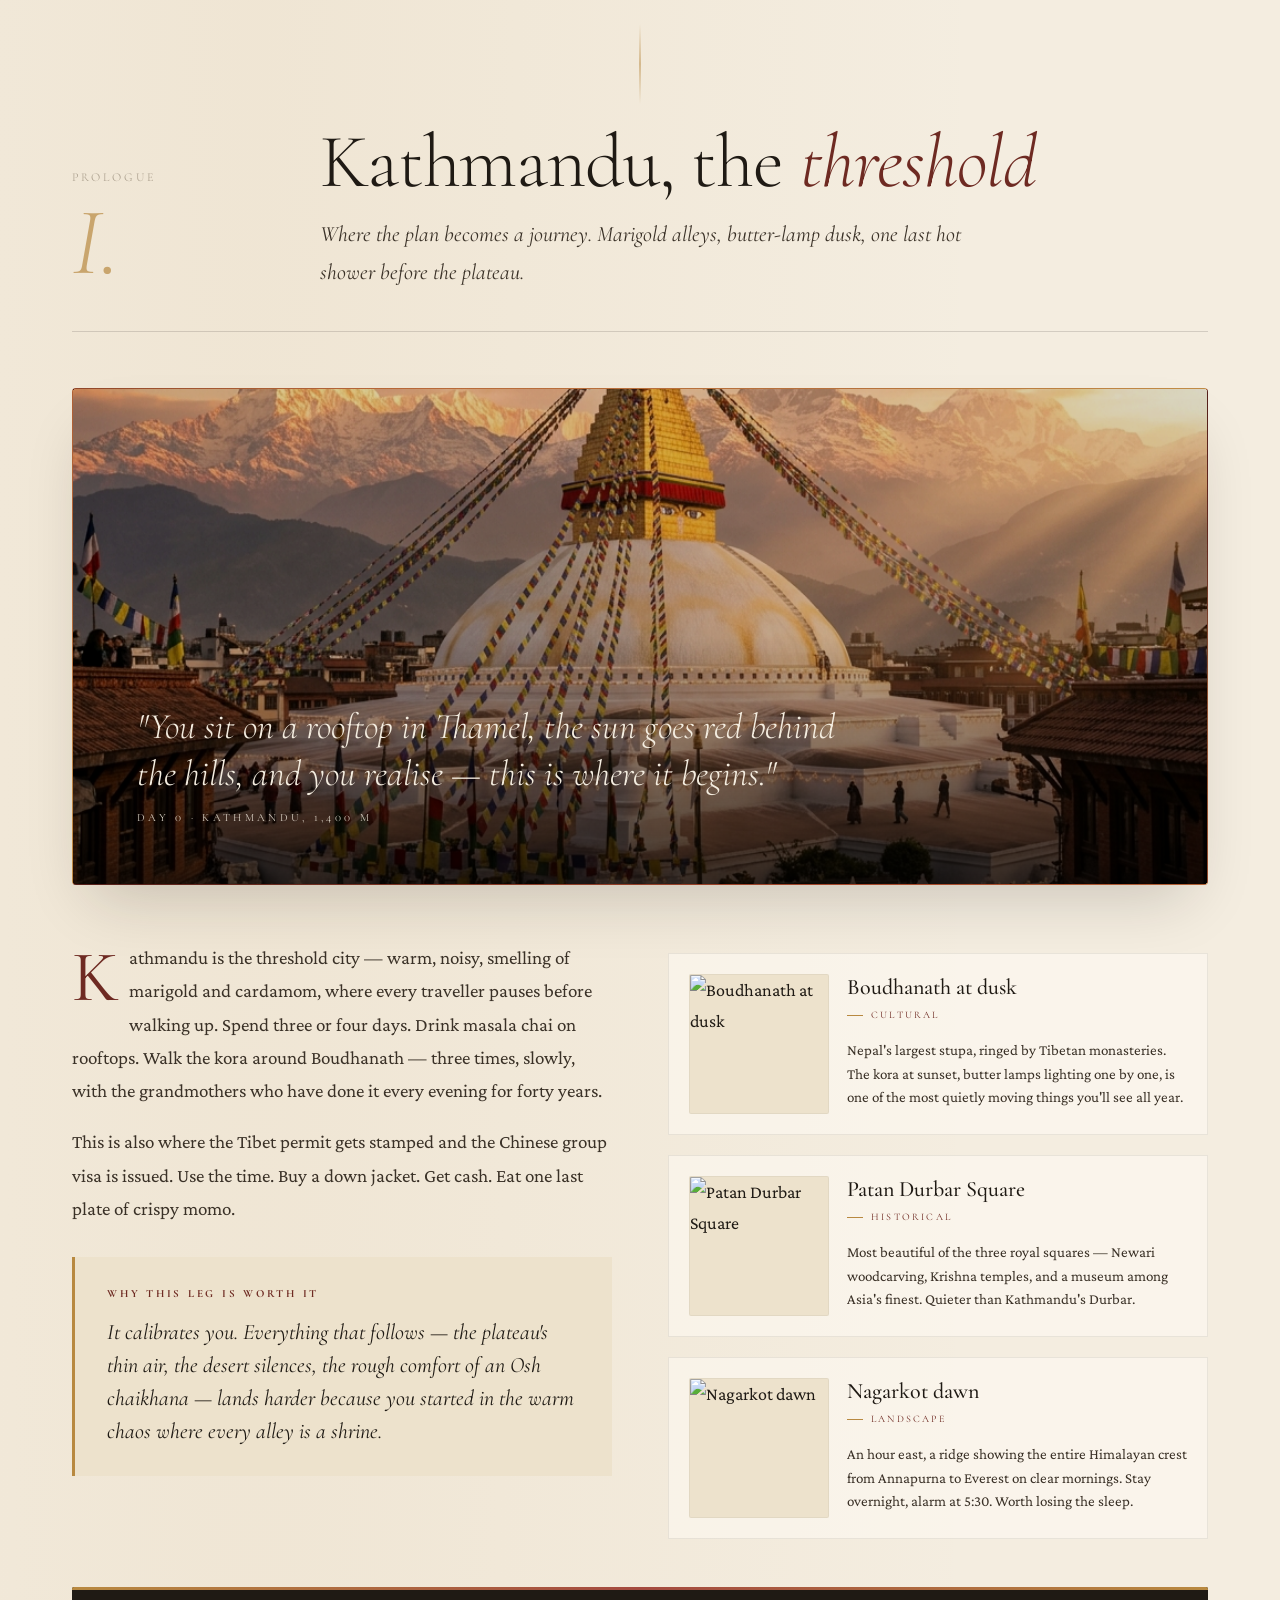
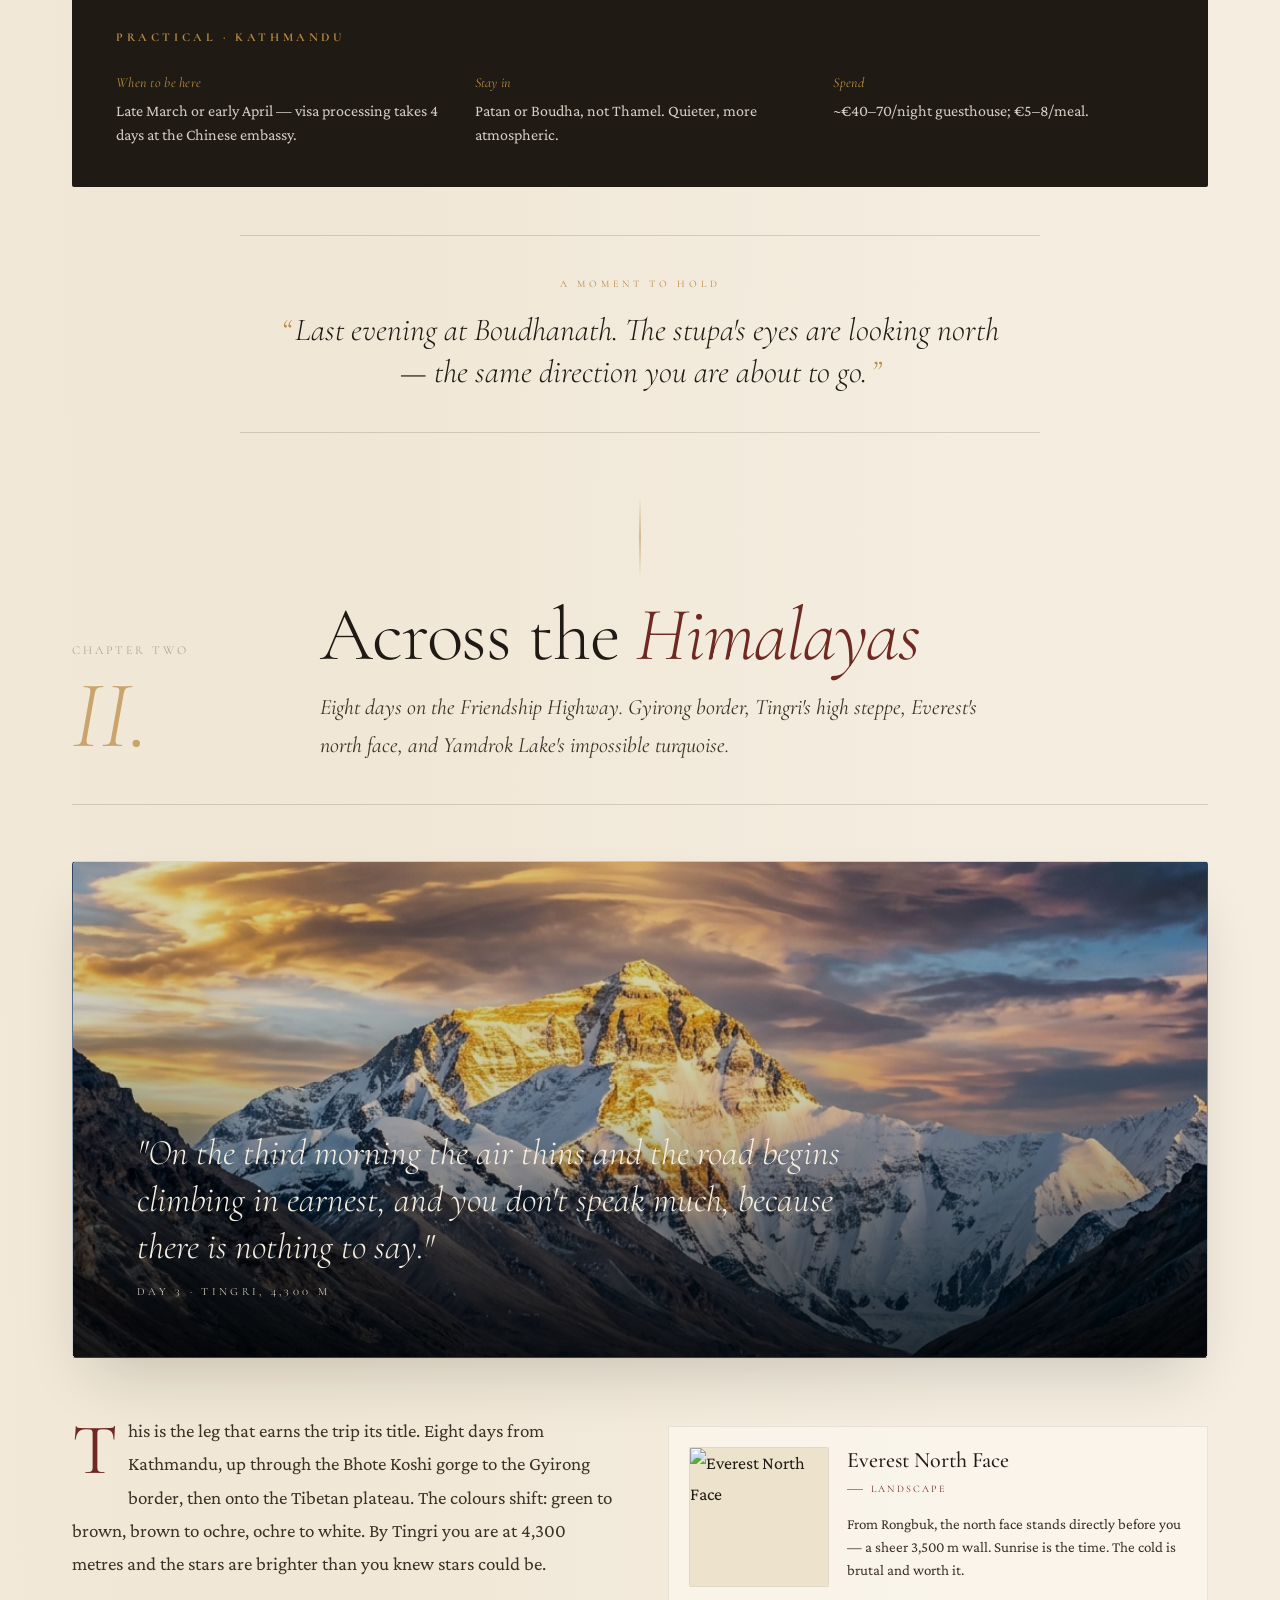
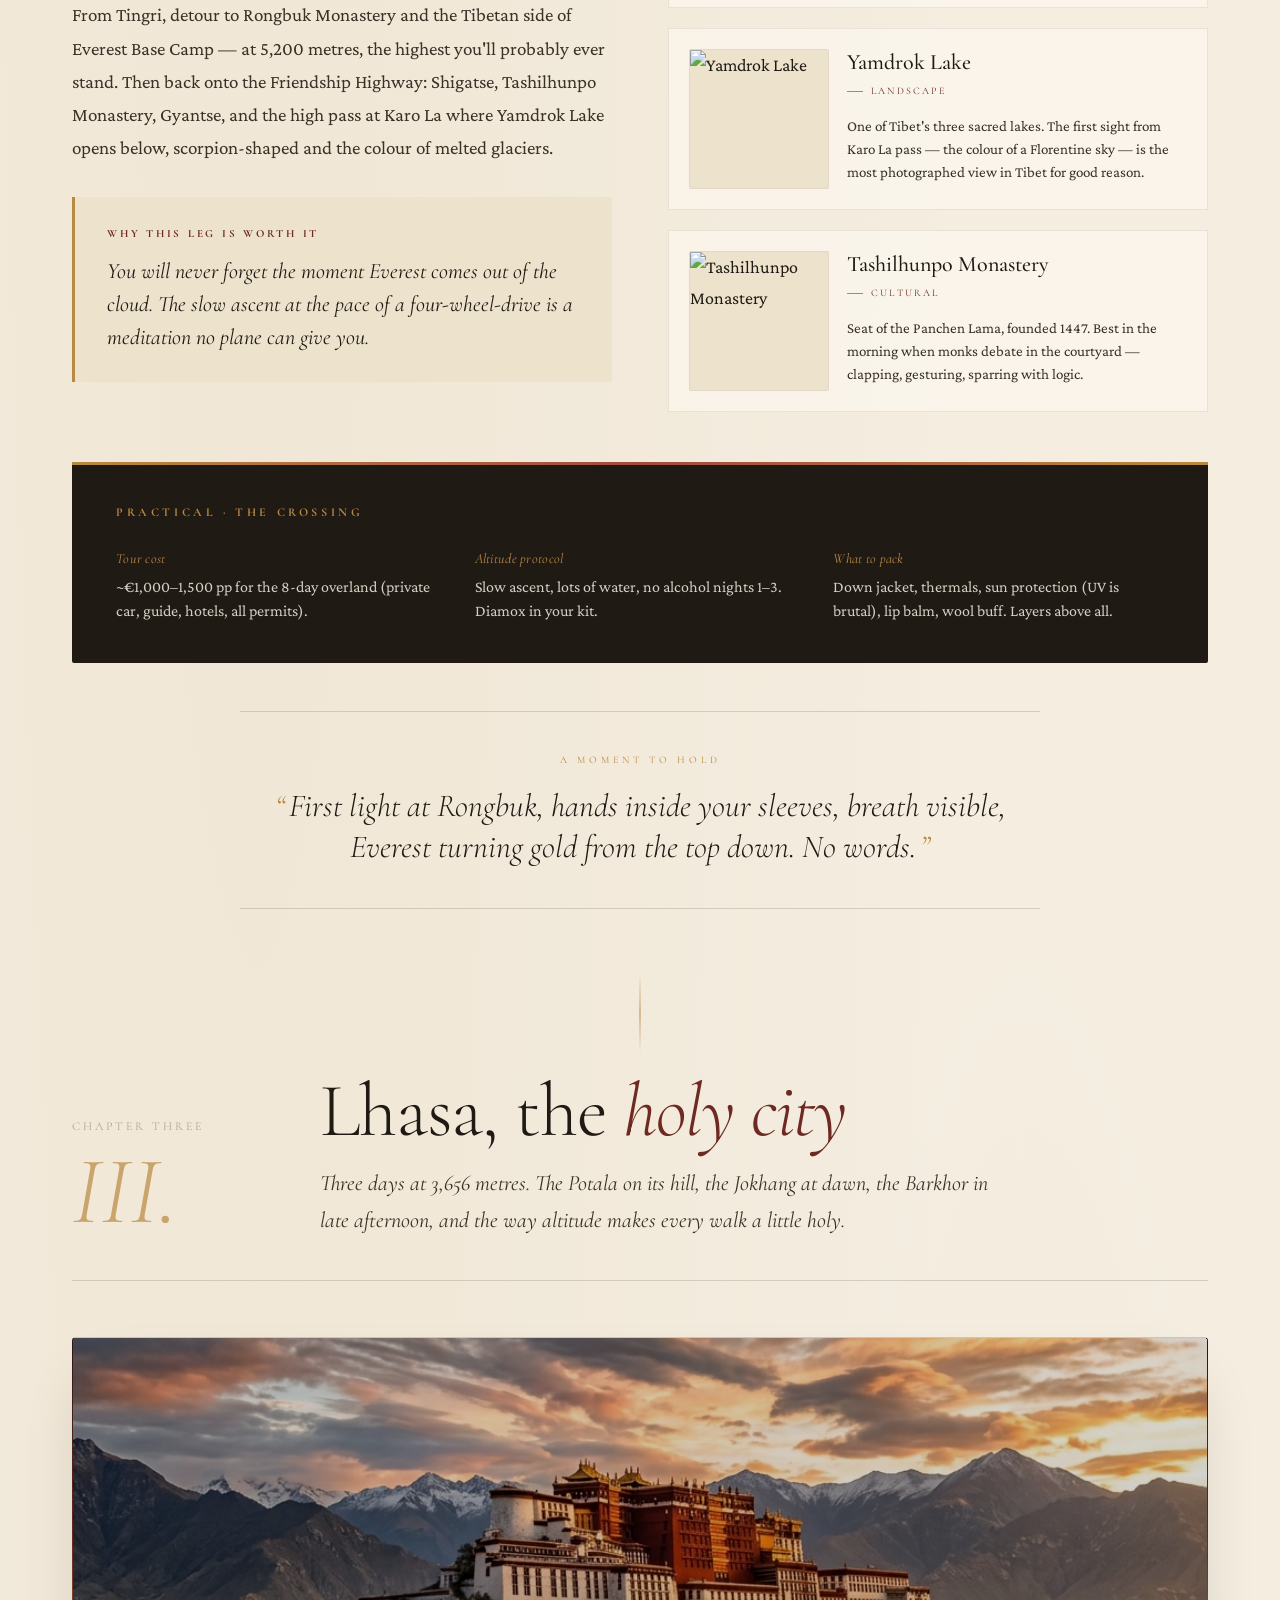
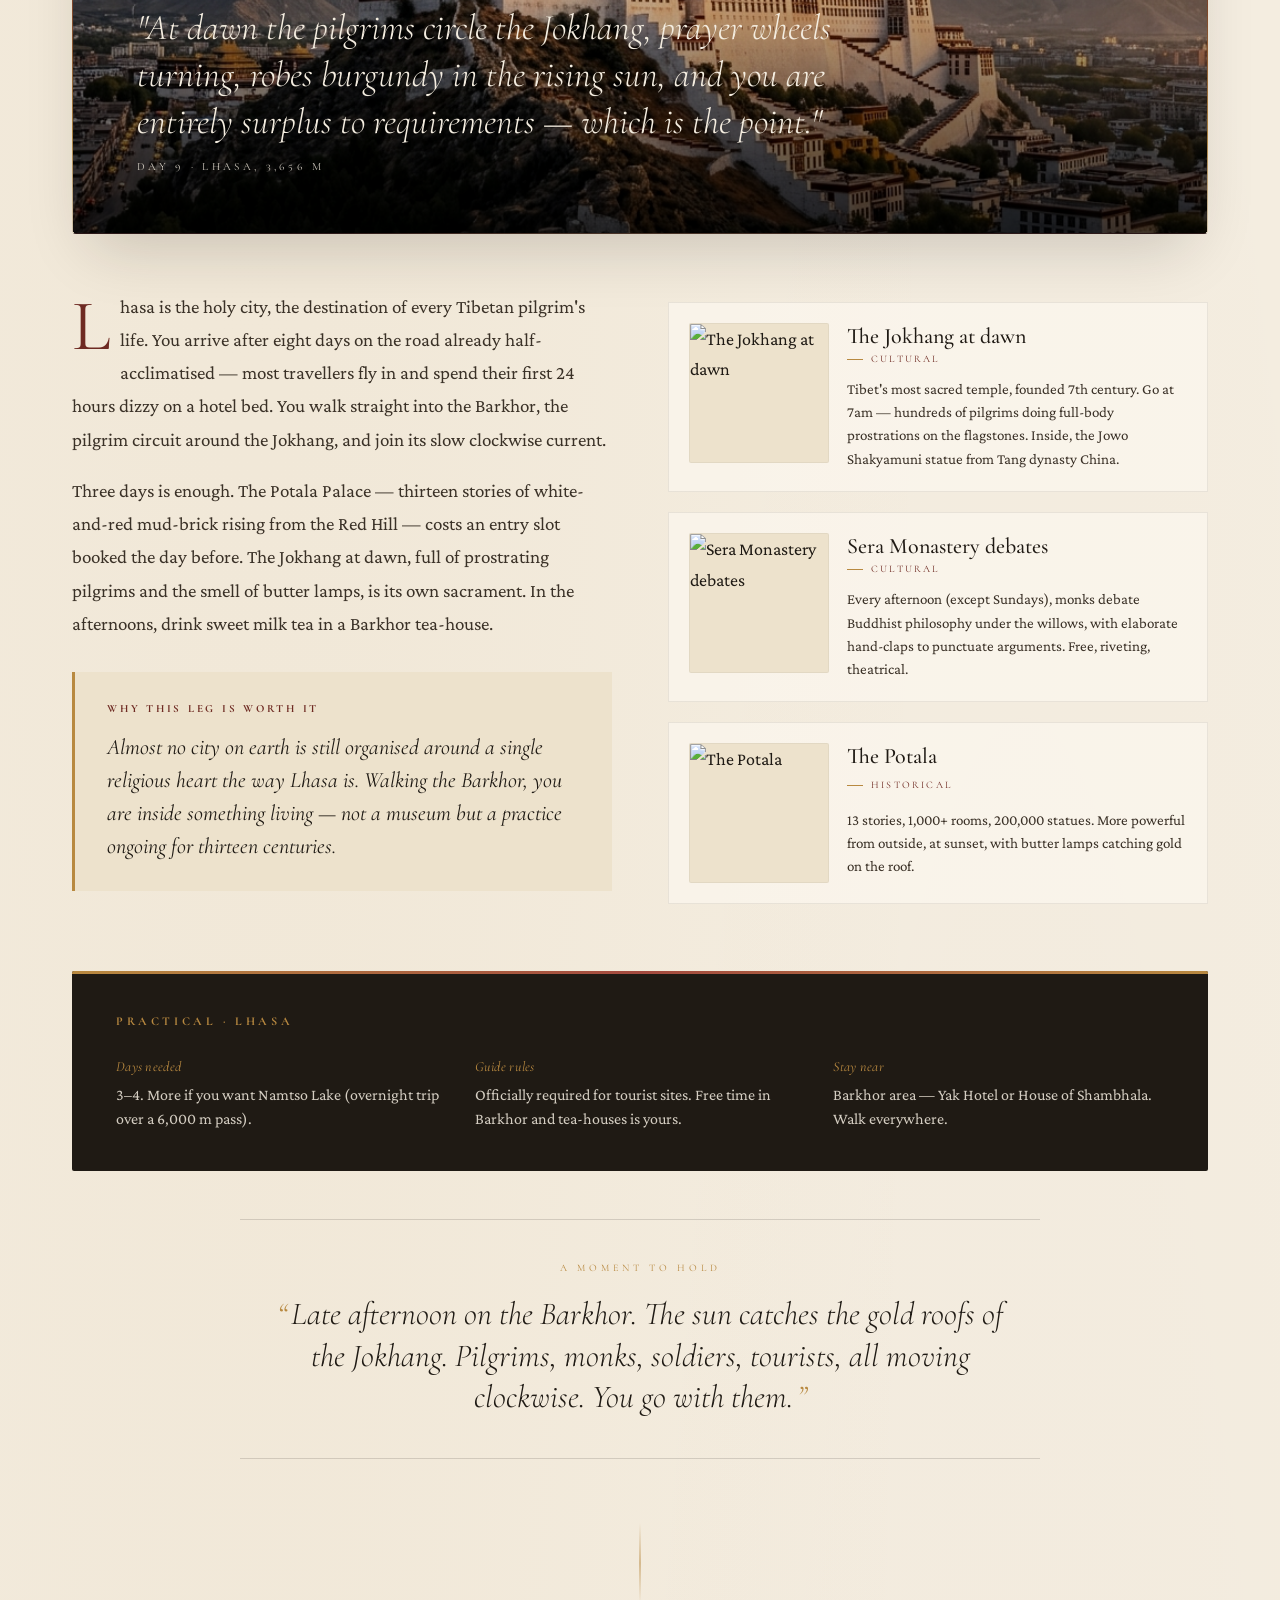
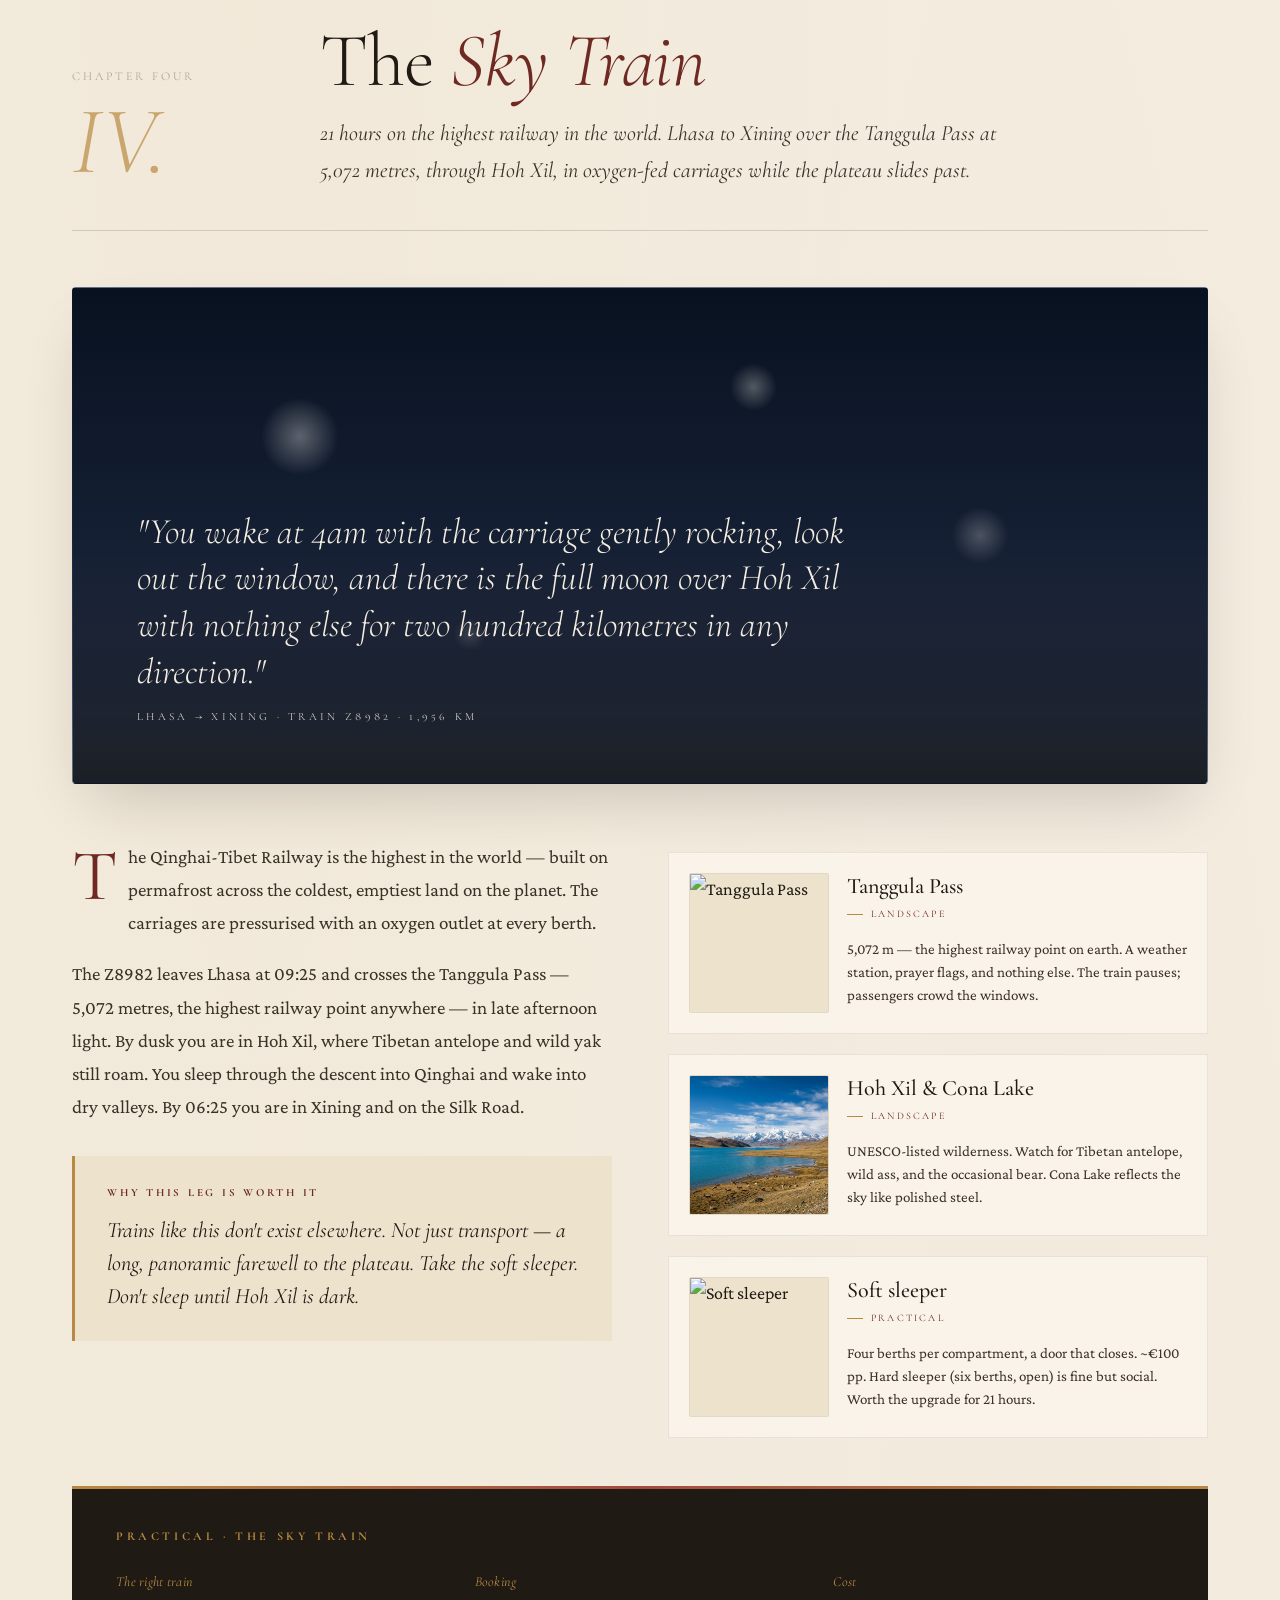
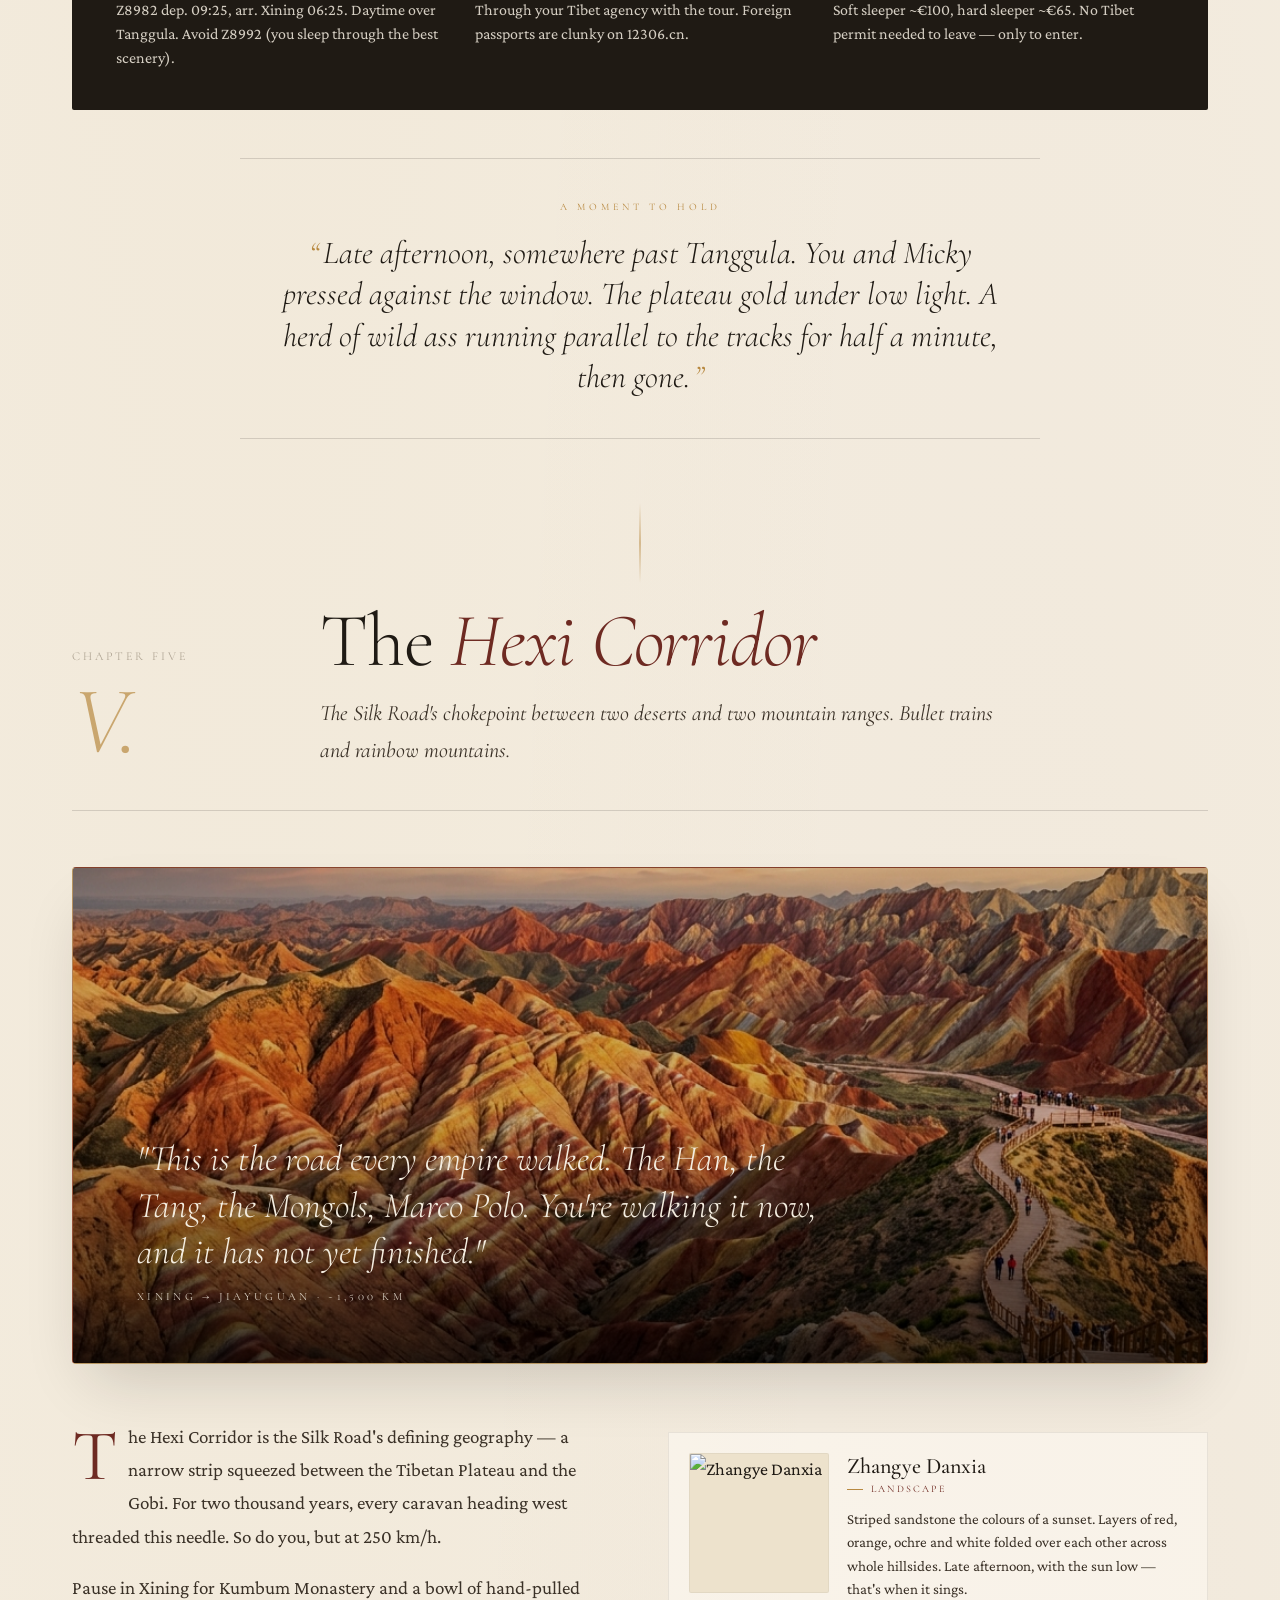
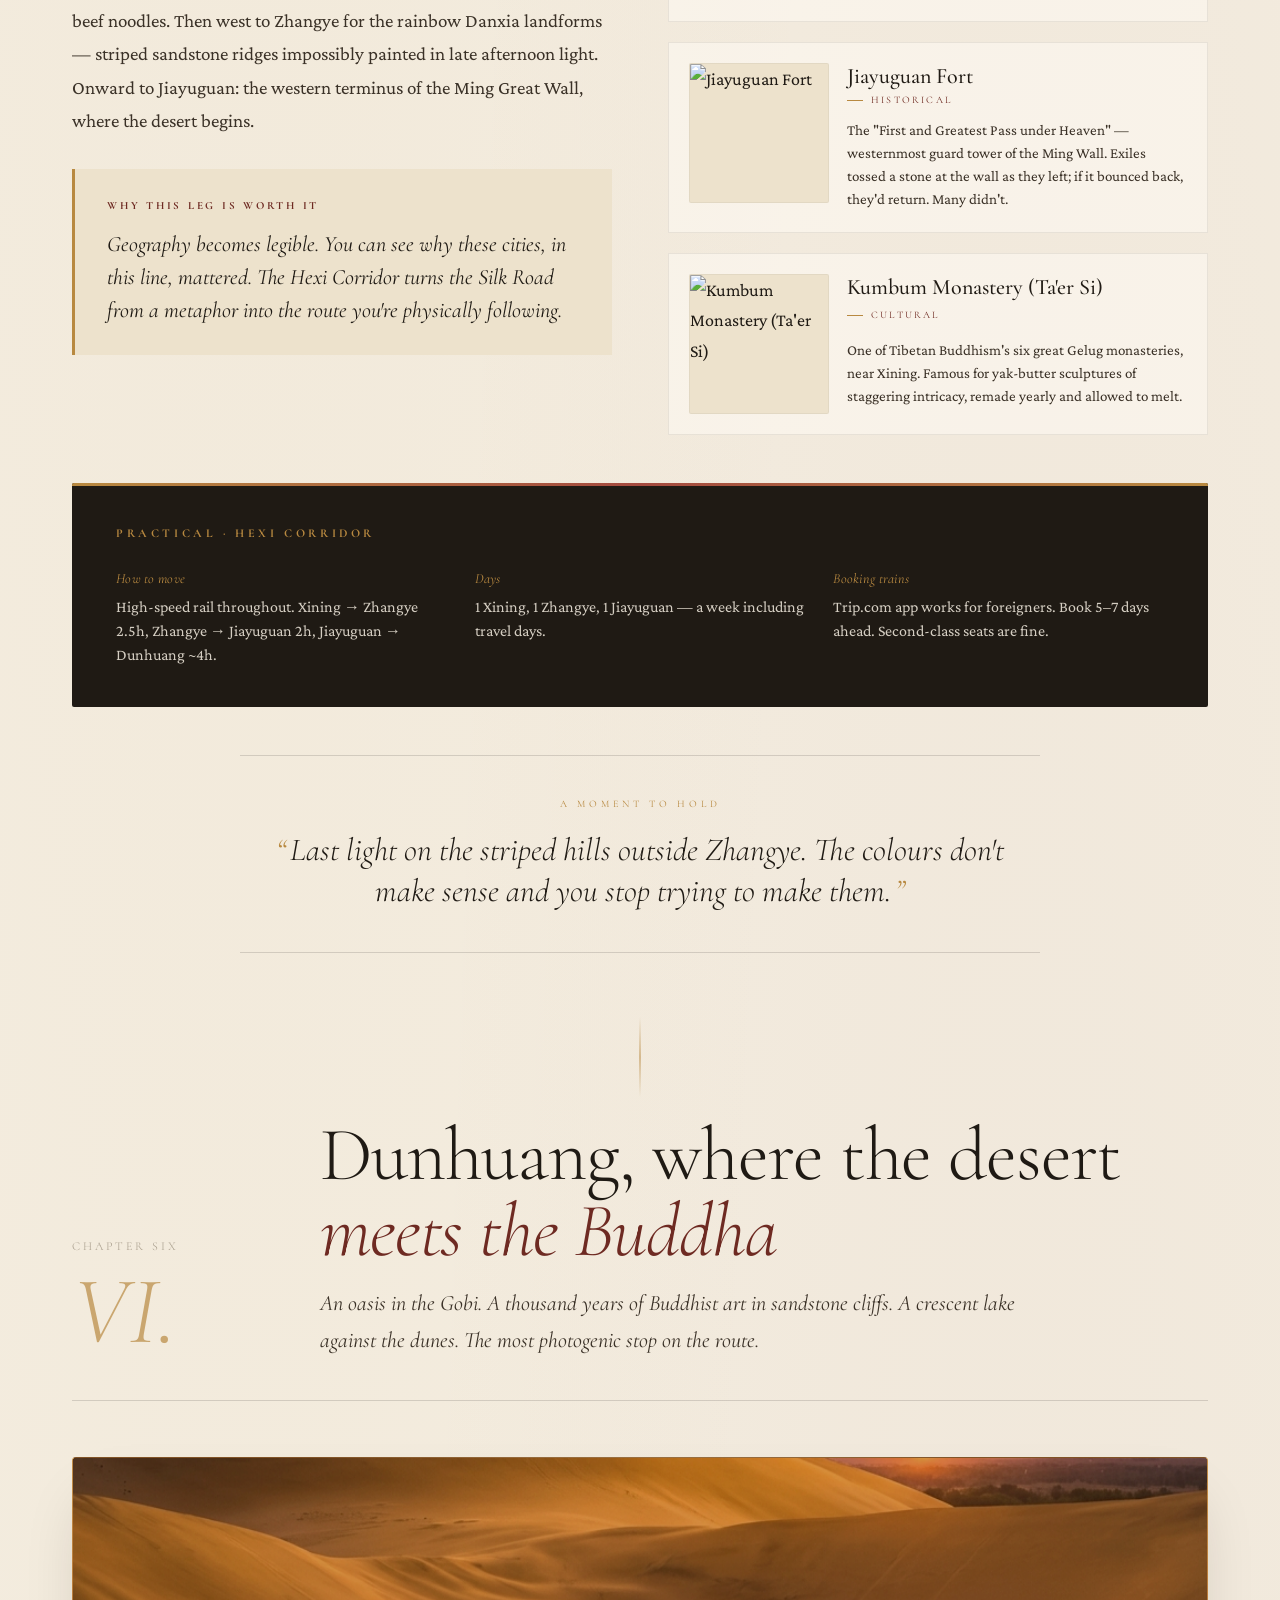
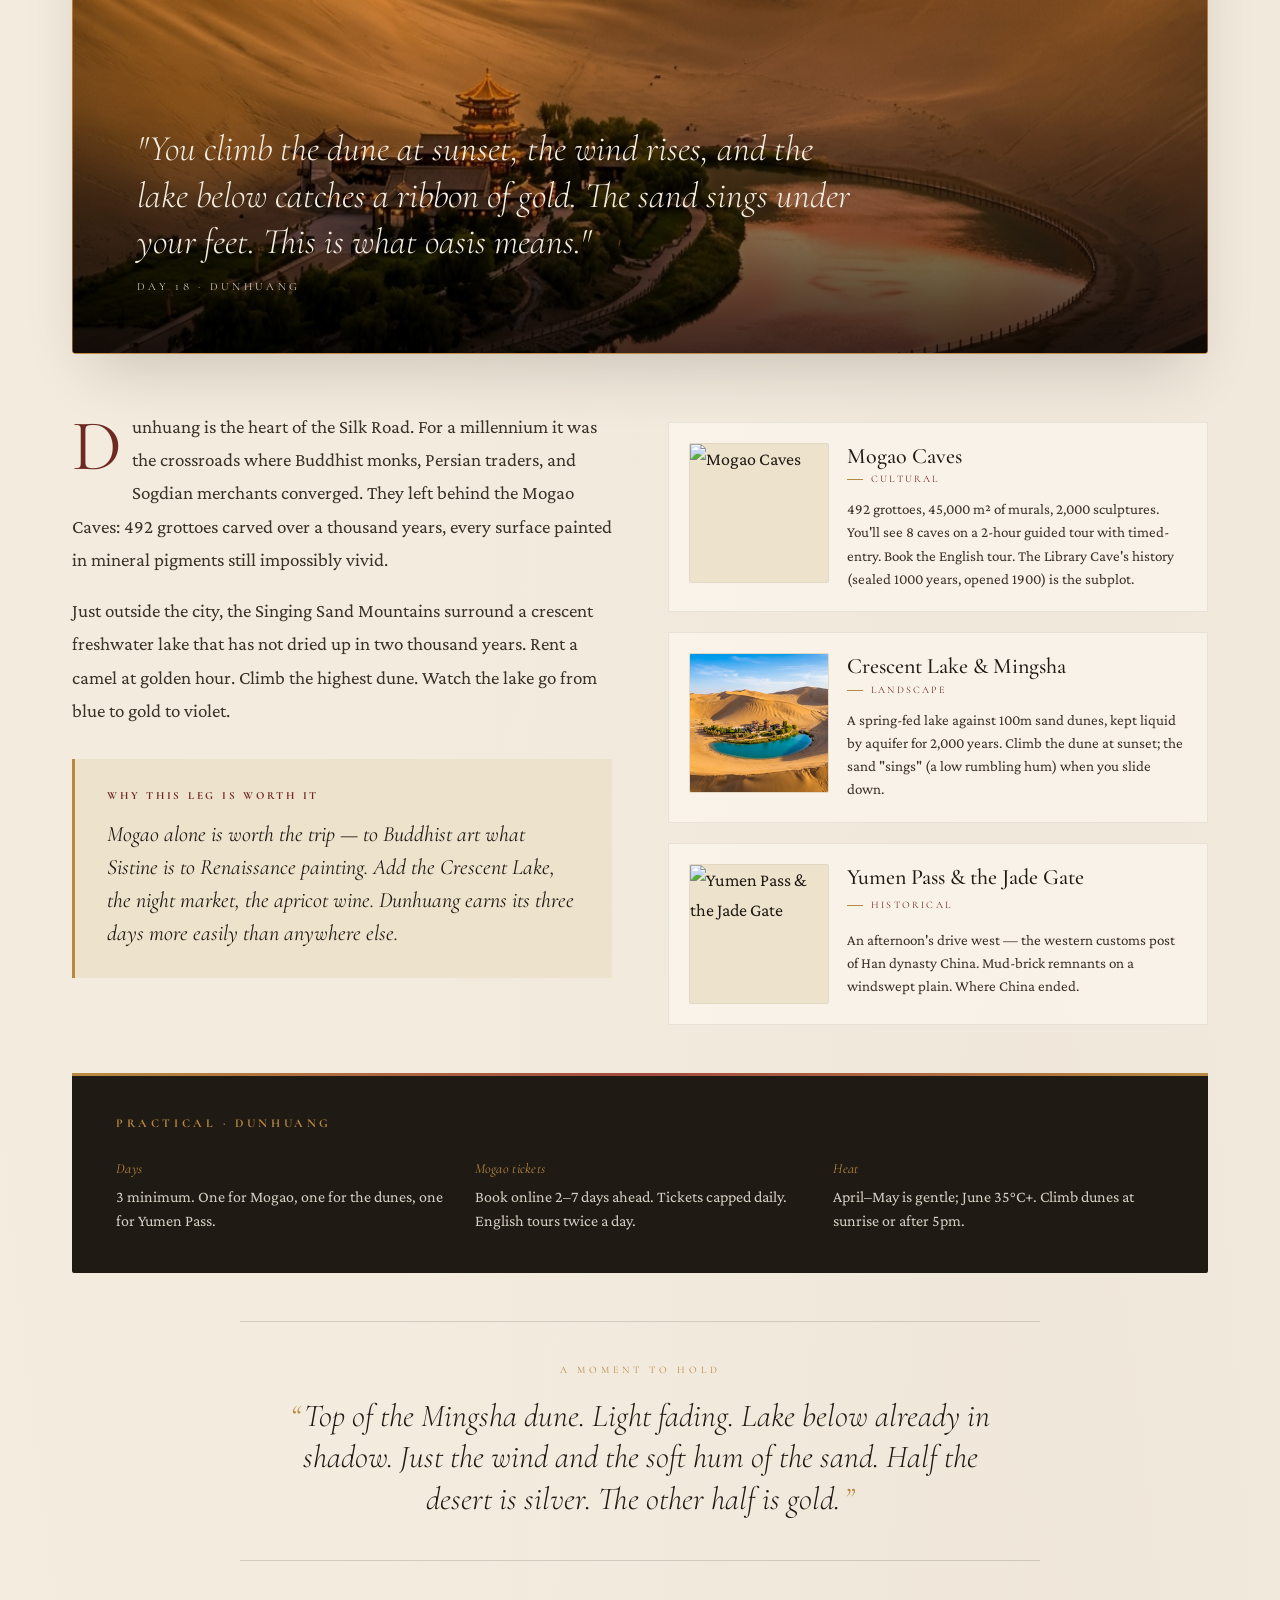
==== commit f485a161: "Add elevation profile, scroll tracker, climate widgets, and highlight link styles" ====
--- a/across-the-roof-of-the-world.html
+++ b/across-the-roof-of-the-world.html
@@ -544,6 +544,53 @@
     font-family: inherit;
   }
 
+  /* Clickable highlight links */
+  a.highlight-link {
+    display: block;
+    text-decoration: none;
+    color: inherit;
+    transition: transform 0.25s cubic-bezier(0.25, 0.46, 0.45, 0.94),
+                box-shadow 0.25s ease;
+    border-radius: 2px;
+  }
+
+  a.highlight-link:hover,
+  a.highlight-link:focus-visible {
+    transform: translateY(-2px);
+    box-shadow: 0 6px 20px -6px rgba(31, 26, 20, 0.15);
+  }
+
+  a.highlight-link:hover .highlight {
+    border-color: var(--gold);
+    background: rgba(255, 252, 245, 0.75);
+  }
+
+  a.highlight-link:hover .highlight h5 {
+    color: var(--maroon);
+  }
+
+  a.highlight-link::after {
+    content: '↗';
+    position: absolute;
+    top: 12px;
+    right: 14px;
+    font-size: 14px;
+    color: var(--gold);
+    opacity: 0;
+    transition: opacity 0.25s ease, transform 0.25s ease;
+    transform: translate(-4px, 4px);
+    font-family: system-ui, sans-serif;
+  }
+
+  a.highlight-link {
+    position: relative;
+  }
+
+  a.highlight-link:hover::after {
+    opacity: 1;
+    transform: translate(0, 0);
+  }
+
   /* Practical box */
   .practical {
     background: var(--ink);
@@ -1150,6 +1197,312 @@
     transform: translateY(0);
   }
 
+  /* === ELEVATION PROFILE === */
+  .elevation-section {
+    margin-top: 48px;
+    position: relative;
+  }
+
+  .elevation-wrap {
+    position: relative;
+    background: var(--paper-warm);
+    border: 1px solid rgba(31, 26, 20, 0.1);
+    border-radius: 4px;
+    padding: 28px 28px 16px;
+    overflow: hidden;
+  }
+
+  .elevation-label {
+    font-family: 'Cormorant Unicase', serif;
+    text-transform: uppercase;
+    letter-spacing: 0.3em;
+    font-size: 10px;
+    color: var(--ink-fade);
+    margin-bottom: 16px;
+    display: flex;
+    align-items: center;
+    gap: 10px;
+  }
+
+  .elevation-label::after {
+    content: '';
+    flex: 1;
+    height: 1px;
+    background: rgba(31, 26, 20, 0.12);
+  }
+
+  #elevation-svg {
+    width: 100%;
+    height: 180px;
+    display: block;
+    cursor: crosshair;
+  }
+
+  .elev-tooltip {
+    position: absolute;
+    pointer-events: none;
+    background: rgba(31, 26, 20, 0.92);
+    color: var(--paper);
+    padding: 8px 14px;
+    border-radius: 2px;
+    font-family: 'Crimson Pro', serif;
+    font-size: 14px;
+    line-height: 1.4;
+    white-space: nowrap;
+    opacity: 0;
+    transition: opacity 0.15s ease;
+    z-index: 10;
+    transform: translateX(-50%);
+    box-shadow: 0 4px 12px rgba(31, 26, 20, 0.3);
+  }
+
+  .elev-tooltip.show { opacity: 1; }
+
+  .elev-tooltip strong {
+    font-family: 'Cormorant Garamond', serif;
+    font-weight: 500;
+    font-size: 16px;
+    display: block;
+    color: var(--gold);
+  }
+
+  .elev-line {
+    position: absolute;
+    width: 1px;
+    background: var(--gold);
+    opacity: 0;
+    transition: opacity 0.15s ease;
+    pointer-events: none;
+    z-index: 5;
+  }
+
+  .elev-line.show { opacity: 0.6; }
+
+  .elevation-legend {
+    display: flex;
+    justify-content: space-between;
+    margin-top: 8px;
+    font-family: 'Cormorant Unicase', serif;
+    text-transform: uppercase;
+    letter-spacing: 0.15em;
+    font-size: 9px;
+    color: var(--ink-fade);
+  }
+
+  /* === SCROLL TRACKER === */
+  .scroll-tracker {
+    position: fixed;
+    top: 2px;
+    left: 0;
+    right: 0;
+    z-index: 99;
+    background: rgba(31, 26, 20, 0.92);
+    backdrop-filter: blur(12px);
+    -webkit-backdrop-filter: blur(12px);
+    color: var(--paper);
+    padding: 0 28px;
+    height: 44px;
+    display: flex;
+    align-items: center;
+    gap: 24px;
+    font-family: 'Crimson Pro', serif;
+    font-size: 14px;
+    transform: translateY(-100%);
+    opacity: 0;
+    transition: transform 0.35s cubic-bezier(0.25, 0.46, 0.45, 0.94),
+                opacity 0.35s ease;
+    border-bottom: 1px solid rgba(184, 137, 64, 0.25);
+  }
+
+  .scroll-tracker.visible {
+    transform: translateY(0);
+    opacity: 1;
+  }
+
+  .tracker-chapter {
+    font-family: 'Cormorant Garamond', serif;
+    font-size: 17px;
+    font-weight: 500;
+    color: var(--paper);
+    white-space: nowrap;
+    overflow: hidden;
+    text-overflow: ellipsis;
+    max-width: 320px;
+  }
+
+  .tracker-sep {
+    width: 1px;
+    height: 18px;
+    background: rgba(244, 237, 224, 0.2);
+    flex-shrink: 0;
+  }
+
+  .tracker-detail {
+    font-family: 'Cormorant Unicase', serif;
+    text-transform: uppercase;
+    letter-spacing: 0.15em;
+    font-size: 10px;
+    color: var(--gold);
+    white-space: nowrap;
+  }
+
+  .tracker-progress {
+    margin-left: auto;
+    display: flex;
+    align-items: center;
+    gap: 10px;
+    flex-shrink: 0;
+  }
+
+  .tracker-bar {
+    width: 100px;
+    height: 3px;
+    background: rgba(244, 237, 224, 0.15);
+    border-radius: 2px;
+    overflow: hidden;
+  }
+
+  .tracker-bar-fill {
+    height: 100%;
+    background: var(--gold);
+    border-radius: 2px;
+    transition: width 0.3s ease;
+    width: 0%;
+  }
+
+  .tracker-pct {
+    font-family: 'Cormorant Garamond', serif;
+    font-size: 14px;
+    color: rgba(244, 237, 224, 0.7);
+    min-width: 32px;
+    text-align: right;
+  }
+
+  /* === CLIMATE WIDGET === */
+  .climate-row {
+    grid-column: 1 / -1;
+    border-top: 1px solid rgba(244, 237, 224, 0.12);
+    padding-top: 20px;
+    margin-top: 8px;
+  }
+
+  .climate-toggle {
+    display: flex;
+    align-items: center;
+    gap: 10px;
+    cursor: pointer;
+    background: none;
+    border: none;
+    color: var(--gold);
+    font-family: 'Cormorant Unicase', serif;
+    text-transform: uppercase;
+    letter-spacing: 0.2em;
+    font-size: 11px;
+    padding: 0;
+    width: 100%;
+    text-align: left;
+  }
+
+  .climate-toggle::before {
+    content: '▸';
+    font-size: 12px;
+    transition: transform 0.25s ease;
+    display: inline-block;
+  }
+
+  .climate-toggle.open::before {
+    transform: rotate(90deg);
+  }
+
+  .climate-toggle::after {
+    content: '';
+    flex: 1;
+    height: 1px;
+    background: rgba(244, 237, 224, 0.1);
+  }
+
+  .climate-panel {
+    display: grid;
+    grid-template-columns: repeat(auto-fit, minmax(140px, 1fr));
+    gap: 16px;
+    max-height: 0;
+    overflow: hidden;
+    transition: max-height 0.4s cubic-bezier(0.25, 0.46, 0.45, 0.94),
+                padding 0.4s ease;
+    padding-top: 0;
+  }
+
+  .climate-panel.open {
+    max-height: 300px;
+    padding-top: 16px;
+  }
+
+  .climate-item {
+    text-align: center;
+  }
+
+  .climate-icon {
+    font-size: 22px;
+    margin-bottom: 4px;
+    line-height: 1;
+  }
+
+  .climate-val {
+    font-family: 'Cormorant Garamond', serif;
+    font-size: 18px;
+    color: var(--paper);
+    font-weight: 500;
+  }
+
+  .climate-label {
+    font-family: 'Crimson Pro', serif;
+    font-size: 12px;
+    color: rgba(244, 237, 224, 0.55);
+    margin-top: 2px;
+  }
+
+  @media (max-width: 880px) {
+    .scroll-tracker {
+      padding: 0 16px;
+      gap: 14px;
+    }
+    .tracker-chapter {
+      max-width: 180px;
+      font-size: 15px;
+    }
+    .tracker-bar {
+      width: 60px;
+    }
+    #elevation-svg {
+      height: 140px;
+    }
+  }
+
+  @media (max-width: 600px) {
+    .scroll-tracker {
+      height: 38px;
+      padding: 0 12px;
+      gap: 10px;
+      font-size: 12px;
+    }
+    .tracker-chapter {
+      max-width: 120px;
+      font-size: 13px;
+    }
+    .tracker-detail {
+      display: none;
+    }
+    .tracker-bar {
+      width: 48px;
+    }
+    .elevation-wrap {
+      padding: 20px 16px 12px;
+    }
+    #elevation-svg {
+      height: 110px;
+    }
+  }
+
   @media (prefers-reduced-motion: reduce) {
     .reveal,
     .magic-word {
@@ -1163,6 +1516,17 @@
 </head>
 <body>
 <div class="progress" id="progress"></div>
+
+<!-- Scroll tracker -->
+<div class="scroll-tracker" id="scroll-tracker">
+  <div class="tracker-chapter" id="tracker-chapter">—</div>
+  <div class="tracker-sep"></div>
+  <div class="tracker-detail" id="tracker-detail"></div>
+  <div class="tracker-progress">
+    <div class="tracker-bar"><div class="tracker-bar-fill" id="tracker-fill"></div></div>
+    <div class="tracker-pct" id="tracker-pct">0%</div>
+  </div>
+</div>
 
 <!-- ============= HERO ============= -->
 <section class="hero">
@@ -1234,6 +1598,22 @@
       <div id="overview-map" class="map-container"></div>
     </div>
 
+    <!-- Elevation profile -->
+    <div class="elevation-section" id="elevation-section">
+      <div class="elevation-wrap">
+        <div class="elevation-label">Elevation Profile · Kathmandu to Osh</div>
+        <div style="position:relative">
+          <svg id="elevation-svg" preserveAspectRatio="none"></svg>
+          <div class="elev-tooltip" id="elev-tooltip"></div>
+          <div class="elev-line" id="elev-line"></div>
+        </div>
+        <div class="elevation-legend">
+          <span>Kathmandu · 1,400 m</span>
+          <span>Osh · 965 m</span>
+        </div>
+      </div>
+    </div>
+
     <ol class="route-list">
       <li><span class="route-name">Kathmandu <span>— prologue, Nepal</span></span><span class="route-mode">Foot</span></li>
       <li><span class="route-name">Kathmandu → Lhasa <span>— Friendship Highway via Gyirong &amp; Everest</span></span><span class="route-mode">Overland Tour · 8 days</span></li>
@@ -1284,24 +1664,30 @@
 
       <div>
         <div class="highlights">
+          <a class="highlight-link" href="https://en.wikipedia.org/wiki/Boudhanath" target="_blank" rel="noopener">
           <div class="highlight">
             <img class="highlight-image" src="https://upload.wikimedia.org/wikipedia/commons/thumb/4/4d/Boudhanath_stupa_%2C_Kathmandu%2C_Nepal.jpg/960px-Boudhanath_stupa_%2C_Kathmandu%2C_Nepal.jpg" alt="Boudhanath at dusk" loading="lazy">
             <div class="highlight-icon">Cultural</div>
             <h5>Boudhanath at dusk</h5>
             <p>Nepal's largest stupa, ringed by Tibetan monasteries. The kora at sunset, butter lamps lighting one by one, is one of the most quietly moving things you'll see all year.</p>
           </div>
+          </a>
+          <a class="highlight-link" href="https://en.wikipedia.org/wiki/Patan_Durbar_Square" target="_blank" rel="noopener">
           <div class="highlight">
             <img class="highlight-image" src="https://upload.wikimedia.org/wikipedia/commons/8/89/Patan_durbar_square.jpg" alt="Patan Durbar Square" loading="lazy">
             <div class="highlight-icon">Historical</div>
             <h5>Patan Durbar Square</h5>
             <p>Most beautiful of the three royal squares — Newari woodcarving, Krishna temples, and a museum among Asia's finest. Quieter than Kathmandu's Durbar.</p>
           </div>
+          </a>
+          <a class="highlight-link" href="https://en.wikipedia.org/wiki/Nagarkot" target="_blank" rel="noopener">
           <div class="highlight">
             <img class="highlight-image" src="https://upload.wikimedia.org/wikipedia/commons/2/22/Prithu.jpg" alt="Nagarkot dawn" loading="lazy">
             <div class="highlight-icon">Landscape</div>
             <h5>Nagarkot dawn</h5>
             <p>An hour east, a ridge showing the entire Himalayan crest from Annapurna to Everest on clear mornings. Stay overnight, alarm at 5:30. Worth losing the sleep.</p>
           </div>
+          </a>
         </div>
       </div>
     </div>
@@ -1367,24 +1753,30 @@
 
       <div>
         <div class="highlights">
+          <a class="highlight-link" href="https://en.wikipedia.org/wiki/Mount_Everest" target="_blank" rel="noopener">
           <div class="highlight">
             <img class="highlight-image" src="https://upload.wikimedia.org/wikipedia/commons/thumb/d/d9/Mount_Everest_North_Face.jpg/960px-Mount_Everest_North_Face.jpg" alt="Everest North Face" loading="lazy">
             <div class="highlight-icon">Landscape</div>
             <h5>Everest North Face</h5>
             <p>From Rongbuk, the north face stands directly before you — a sheer 3,500 m wall. Sunrise is the time. The cold is brutal and worth it.</p>
           </div>
+          </a>
+          <a class="highlight-link" href="https://en.wikipedia.org/wiki/Yamdrok_Lake" target="_blank" rel="noopener">
           <div class="highlight">
             <img class="highlight-image" src="https://upload.wikimedia.org/wikipedia/commons/thumb/a/a2/Yamzho_Yumco.jpg/960px-Yamzho_Yumco.jpg" alt="Yamdrok Lake" loading="lazy">
             <div class="highlight-icon">Landscape</div>
             <h5>Yamdrok Lake</h5>
             <p>One of Tibet's three sacred lakes. The first sight from Karo La pass — the colour of a Florentine sky — is the most photographed view in Tibet for good reason.</p>
           </div>
+          </a>
+          <a class="highlight-link" href="https://en.wikipedia.org/wiki/Tashilhunpo_Monastery" target="_blank" rel="noopener">
           <div class="highlight">
             <img class="highlight-image" src="https://upload.wikimedia.org/wikipedia/commons/4/4b/Entrance_to_Tashilhunpo_Monastery.jpg" alt="Tashilhunpo Monastery" loading="lazy">
             <div class="highlight-icon">Cultural</div>
             <h5>Tashilhunpo Monastery</h5>
             <p>Seat of the Panchen Lama, founded 1447. Best in the morning when monks debate in the courtyard — clapping, gesturing, sparring with logic.</p>
           </div>
+          </a>
         </div>
       </div>
     </div>
@@ -1450,24 +1842,30 @@
 
       <div>
         <div class="highlights">
+          <a class="highlight-link" href="https://en.wikipedia.org/wiki/Jokhang" target="_blank" rel="noopener">
           <div class="highlight">
             <img class="highlight-image" src="https://upload.wikimedia.org/wikipedia/commons/a/ab/Jokhang_Temple_in_Tibet.jpg" alt="The Jokhang at dawn" loading="lazy">
             <div class="highlight-icon">Cultural</div>
             <h5>The Jokhang at dawn</h5>
             <p>Tibet's most sacred temple, founded 7th century. Go at 7am — hundreds of pilgrims doing full-body prostrations on the flagstones. Inside, the Jowo Shakyamuni statue from Tang dynasty China.</p>
           </div>
+          </a>
+          <a class="highlight-link" href="https://en.wikipedia.org/wiki/Sera_Monastery" target="_blank" rel="noopener">
           <div class="highlight">
             <img class="highlight-image" src="https://upload.wikimedia.org/wikipedia/commons/thumb/f/f8/Sera_Mey.jpg/960px-Sera_Mey.jpg" alt="Sera Monastery debates" loading="lazy">
             <div class="highlight-icon">Cultural</div>
             <h5>Sera Monastery debates</h5>
             <p>Every afternoon (except Sundays), monks debate Buddhist philosophy under the willows, with elaborate hand-claps to punctuate arguments. Free, riveting, theatrical.</p>
           </div>
+          </a>
+          <a class="highlight-link" href="https://en.wikipedia.org/wiki/Potala_Palace" target="_blank" rel="noopener">
           <div class="highlight">
             <img class="highlight-image" src="https://upload.wikimedia.org/wikipedia/commons/thumb/b/b6/Potala_Palace_HQ.jpg/960px-Potala_Palace_HQ.jpg" alt="The Potala" loading="lazy">
             <div class="highlight-icon">Historical</div>
             <h5>The Potala</h5>
             <p>13 stories, 1,000+ rooms, 200,000 statues. More powerful from outside, at sunset, with butter lamps catching gold on the roof.</p>
           </div>
+          </a>
         </div>
       </div>
     </div>
@@ -1533,24 +1931,30 @@
 
       <div>
         <div class="highlights">
+          <a class="highlight-link" href="https://en.wikipedia.org/wiki/Tanggula_Mountain_Pass" target="_blank" rel="noopener">
           <div class="highlight">
             <img class="highlight-image" src="https://upload.wikimedia.org/wikipedia/commons/thumb/f/f2/Amdo%2C_Nagqu%2C_Tibet%2C_China_-_panoramio.jpg/960px-Amdo%2C_Nagqu%2C_Tibet%2C_China_-_panoramio.jpg" alt="Tanggula Pass" loading="lazy">
             <div class="highlight-icon">Landscape</div>
             <h5>Tanggula Pass</h5>
             <p>5,072 m — the highest railway point on earth. A weather station, prayer flags, and nothing else. The train pauses; passengers crowd the windows.</p>
           </div>
+          </a>
+          <a class="highlight-link" href="https://en.wikipedia.org/wiki/Hoh_Xil" target="_blank" rel="noopener">
           <div class="highlight">
             <img class="highlight-image" src="images/hoh_xil_cona_lake.png" alt="Hoh Xil &amp; Cona Lake" loading="lazy">
             <div class="highlight-icon">Landscape</div>
             <h5>Hoh Xil &amp; Cona Lake</h5>
             <p>UNESCO-listed wilderness. Watch for Tibetan antelope, wild ass, and the occasional bear. Cona Lake reflects the sky like polished steel.</p>
           </div>
+          </a>
+          <a class="highlight-link" href="https://en.wikipedia.org/wiki/Qinghai%E2%80%93Tibet_railway" target="_blank" rel="noopener">
           <div class="highlight">
             <img class="highlight-image" src="https://upload.wikimedia.org/wikipedia/commons/thumb/3/33/T99_100_Soft_Sleeper_Car.jpg/960px-T99_100_Soft_Sleeper_Car.jpg" alt="Soft sleeper" loading="lazy">
             <div class="highlight-icon">Practical</div>
             <h5>Soft sleeper</h5>
             <p>Four berths per compartment, a door that closes. ~€100 pp. Hard sleeper (six berths, open) is fine but social. Worth the upgrade for 21 hours.</p>
           </div>
+          </a>
         </div>
       </div>
     </div>
@@ -1616,24 +2020,30 @@
 
       <div>
         <div class="highlights">
+          <a class="highlight-link" href="https://en.wikipedia.org/wiki/Zhangye_National_Geopark" target="_blank" rel="noopener">
           <div class="highlight">
             <img class="highlight-image" src="https://upload.wikimedia.org/wikipedia/commons/thumb/7/74/Zhangye_National_Geopark_5.jpg/960px-Zhangye_National_Geopark_5.jpg" alt="Zhangye Danxia" loading="lazy">
             <div class="highlight-icon">Landscape</div>
             <h5>Zhangye Danxia</h5>
             <p>Striped sandstone the colours of a sunset. Layers of red, orange, ochre and white folded over each other across whole hillsides. Late afternoon, with the sun low — that's when it sings.</p>
           </div>
+          </a>
+          <a class="highlight-link" href="https://en.wikipedia.org/wiki/Jiayu_Pass" target="_blank" rel="noopener">
           <div class="highlight">
             <img class="highlight-image" src="https://upload.wikimedia.org/wikipedia/commons/thumb/e/ec/Jiayu_Guan_2014.01.01_11-03-14.jpg/960px-Jiayu_Guan_2014.01.01_11-03-14.jpg" alt="Jiayuguan Fort" loading="lazy">
             <div class="highlight-icon">Historical</div>
             <h5>Jiayuguan Fort</h5>
             <p>The "First and Greatest Pass under Heaven" — westernmost guard tower of the Ming Wall. Exiles tossed a stone at the wall as they left; if it bounced back, they'd return. Many didn't.</p>
           </div>
+          </a>
+          <a class="highlight-link" href="https://en.wikipedia.org/wiki/Kumbum" target="_blank" rel="noopener">
           <div class="highlight">
             <img class="highlight-image" src="https://upload.wikimedia.org/wikipedia/commons/thumb/d/d5/Qinghai_Tibet_Railway_Tibet_China_%E8%A5%BF%E8%97%8F_%E9%9D%92%E8%97%8F%E9%93%81%E8%B7%AF_-_panoramio_%284%29.jpg/960px-Qinghai_Tibet_Railway_Tibet_China_%E8%A5%BF%E8%97%8F_%E9%9D%92%E8%97%8F%E9%93%81%E8%B7%AF_-_panoramio_%284%29.jpg" alt="Kumbum Monastery (Ta'er Si)" loading="lazy">
             <div class="highlight-icon">Cultural</div>
             <h5>Kumbum Monastery (Ta'er Si)</h5>
             <p>One of Tibetan Buddhism's six great Gelug monasteries, near Xining. Famous for yak-butter sculptures of staggering intricacy, remade yearly and allowed to melt.</p>
           </div>
+          </a>
         </div>
       </div>
     </div>
@@ -1699,24 +2109,30 @@
 
       <div>
         <div class="highlights">
+          <a class="highlight-link" href="https://en.wikipedia.org/wiki/Mogao_Caves" target="_blank" rel="noopener">
           <div class="highlight">
             <img class="highlight-image" src="https://upload.wikimedia.org/wikipedia/commons/thumb/9/9e/Mogao_Caves_%2854376969262%29.jpg/960px-Mogao_Caves_%2854376969262%29.jpg" alt="Mogao Caves" loading="lazy">
             <div class="highlight-icon">Cultural</div>
             <h5>Mogao Caves</h5>
             <p>492 grottoes, 45,000 m² of murals, 2,000 sculptures. You'll see 8 caves on a 2-hour guided tour with timed-entry. Book the English tour. The Library Cave's history (sealed 1000 years, opened 1900) is the subplot.</p>
           </div>
+          </a>
+          <a class="highlight-link" href="https://en.wikipedia.org/wiki/Crescent_Moon_Spring" target="_blank" rel="noopener">
           <div class="highlight">
             <img class="highlight-image" src="images/crescent_lake_highlight.png" alt="Crescent Lake &amp; Mingsha" loading="lazy">
             <div class="highlight-icon">Landscape</div>
             <h5>Crescent Lake &amp; Mingsha</h5>
             <p>A spring-fed lake against 100m sand dunes, kept liquid by aquifer for 2,000 years. Climb the dune at sunset; the sand "sings" (a low rumbling hum) when you slide down.</p>
           </div>
+          </a>
+          <a class="highlight-link" href="https://en.wikipedia.org/wiki/Yumen_Pass" target="_blank" rel="noopener">
           <div class="highlight">
             <img class="highlight-image" src="https://upload.wikimedia.org/wikipedia/commons/thumb/a/af/Dunhuang.yumenguan.jpg/1280px-Dunhuang.yumenguan.jpg" alt="Yumen Pass &amp; the Jade Gate" loading="lazy">
             <div class="highlight-icon">Historical</div>
             <h5>Yumen Pass &amp; the Jade Gate</h5>
             <p>An afternoon's drive west — the western customs post of Han dynasty China. Mud-brick remnants on a windswept plain. Where China ended.</p>
           </div>
+          </a>
         </div>
       </div>
     </div>
@@ -1782,24 +2198,30 @@
 
       <div>
         <div class="highlights">
+          <a class="highlight-link" href="https://en.wikipedia.org/wiki/Jiaohe_ruins" target="_blank" rel="noopener">
           <div class="highlight">
             <img class="highlight-image" src="https://upload.wikimedia.org/wikipedia/commons/thumb/a/ab/Turpan-jiaohe-ruinas-d28.jpg/960px-Turpan-jiaohe-ruinas-d28.jpg" alt="Jiaohe Ruins" loading="lazy">
             <div class="highlight-icon">Historical</div>
             <h5>Jiaohe Ruins</h5>
             <p>An entire city carved from a single sandstone island between two rivers — no walls were needed, the cliffs were the walls. 2,300 years old, perfectly preserved by the dry air. Walk it at sunrise.</p>
           </div>
+          </a>
+          <a class="highlight-link" href="https://en.wikipedia.org/wiki/Grape_Valley" target="_blank" rel="noopener">
           <div class="highlight">
             <img class="highlight-image" src="https://upload.wikimedia.org/wikipedia/commons/thumb/9/9a/Valley_of_Grapes_Turpan_%2810%29.jpg/960px-Valley_of_Grapes_Turpan_%2810%29.jpg" alt="Grape Valley" loading="lazy">
             <div class="highlight-icon">Landscape</div>
             <h5>Grape Valley</h5>
             <p>Covered alleys of vines, drying houses with adobe lattice walls where seedless raisins are made. Order the cold yoghurt with raisin honey.</p>
           </div>
+          </a>
+          <a class="highlight-link" href="https://en.wikipedia.org/wiki/Laghman_(dish)" target="_blank" rel="noopener">
           <div class="highlight">
             <img class="highlight-image" src="https://upload.wikimedia.org/wikipedia/commons/d/dd/Afghan_Palo.jpg" alt="Laghman, polo, nan" loading="lazy">
             <div class="highlight-icon">Culinary</div>
             <h5>Laghman, polo, nan</h5>
             <p>Hand-pulled noodles with lamb and peppers (laghman). Saffron pilaf with mutton, carrots, raisins (polo). Flatbread from clay tonurs (nan). The Uyghur trinity.</p>
           </div>
+          </a>
         </div>
       </div>
     </div>
@@ -2357,6 +2779,247 @@
     });
   })();
 
+  // ===== ELEVATION PROFILE =====
+  (function() {
+    var svg = document.getElementById('elevation-svg');
+    var tooltip = document.getElementById('elev-tooltip');
+    var vline = document.getElementById('elev-line');
+    if (!svg) return;
+
+    // Elevation data points along the route
+    var elevData = [
+      { name: 'Kathmandu', alt: 1400, km: 0 },
+      { name: 'Gyirong Border', alt: 2800, km: 150 },
+      { name: 'Tingri', alt: 4300, km: 400 },
+      { name: 'Everest BC (N)', alt: 5200, km: 500 },
+      { name: 'Shigatse', alt: 3840, km: 750 },
+      { name: 'Gyantse', alt: 3977, km: 900 },
+      { name: 'Karo La Pass', alt: 5039, km: 980 },
+      { name: 'Yamdrok Lake', alt: 4441, km: 1020 },
+      { name: 'Lhasa', alt: 3656, km: 1200 },
+      { name: 'Tanggula Pass', alt: 5072, km: 2000 },
+      { name: 'Hoh Xil', alt: 4600, km: 2400 },
+      { name: 'Xining', alt: 2275, km: 3156 },
+      { name: 'Zhangye', alt: 1474, km: 3600 },
+      { name: 'Jiayuguan', alt: 1735, km: 3850 },
+      { name: 'Dunhuang', alt: 1139, km: 4200 },
+      { name: 'Turpan', alt: -154, km: 5100 },
+      { name: 'Urumqi', alt: 800, km: 5400 },
+      { name: 'Kashgar', alt: 1289, km: 6500 },
+      { name: 'Karakul Lake', alt: 3600, km: 6800 },
+      { name: 'Irkeshtam Pass', alt: 3200, km: 7050 },
+      { name: 'Sary-Tash', alt: 3170, km: 7150 },
+      { name: 'Osh', alt: 965, km: 7400 }
+    ];
+
+    var maxKm = 7400;
+    var minAlt = -300;
+    var maxAlt = 5500;
+    var padTop = 20;
+    var padBot = 10;
+
+    function render() {
+      var rect = svg.getBoundingClientRect();
+      var w = rect.width;
+      var h = rect.height;
+      var drawH = h - padTop - padBot;
+
+      function x(km) { return (km / maxKm) * w; }
+      function y(alt) { return padTop + drawH - ((alt - minAlt) / (maxAlt - minAlt)) * drawH; }
+
+      // Build smooth path
+      var points = elevData.map(function(d) { return x(d.km) + ',' + y(d.alt); });
+      var pathD = 'M' + points.join(' L');
+      var areaD = pathD + ' L' + x(maxKm) + ',' + (h - padBot) + ' L0,' + (h - padBot) + ' Z';
+
+      // Altitude gridlines
+      var gridAlts = [0, 1000, 2000, 3000, 4000, 5000];
+      var gridLines = gridAlts.map(function(a) {
+        var yy = y(a);
+        return '<line x1="0" y1="' + yy + '" x2="' + w + '" y2="' + yy + '" stroke="rgba(31,26,20,0.08)" stroke-width="1" stroke-dasharray="4,4"/>'
+          + '<text x="4" y="' + (yy - 4) + '" fill="rgba(31,26,20,0.3)" font-family="Cormorant Unicase, serif" font-size="9" letter-spacing="0.1em">' + (a > 0 ? a/1000 + 'k' : a) + 'm</text>';
+      }).join('');
+
+      // Stop dots
+      var dots = elevData.map(function(d, i) {
+        var isMajor = [0,3,8,9,11,14,15,17,21].indexOf(i) > -1;
+        var r = isMajor ? 4 : 2.5;
+        var fill = isMajor ? '#6e2a22' : '#b88940';
+        return '<circle cx="' + x(d.km) + '" cy="' + y(d.alt) + '" r="' + r + '" fill="' + fill + '" stroke="#f4ede0" stroke-width="1.5"/>';
+      }).join('');
+
+      // Country zones
+      var zones = [
+        { label: 'Nepal', start: 0, end: 150, color: 'rgba(74,114,86,0.06)' },
+        { label: 'Tibet / China', start: 150, end: 7050, color: 'rgba(184,137,64,0.04)' },
+        { label: 'KGZ', start: 7050, end: 7400, color: 'rgba(31,71,84,0.06)' }
+      ];
+      var zoneBg = zones.map(function(z) {
+        return '<rect x="' + x(z.start) + '" y="0" width="' + (x(z.end) - x(z.start)) + '" height="' + h + '" fill="' + z.color + '"/>';
+      }).join('');
+
+      svg.innerHTML = zoneBg + gridLines
+        + '<path d="' + areaD + '" fill="url(#elevGrad)" />'
+        + '<path d="' + pathD + '" fill="none" stroke="#6e2a22" stroke-width="2" stroke-linejoin="round" stroke-linecap="round"/>'
+        + '<defs><linearGradient id="elevGrad" x1="0" y1="0" x2="0" y2="1"><stop offset="0%" stop-color="#b88940" stop-opacity="0.25"/><stop offset="100%" stop-color="#b88940" stop-opacity="0.02"/></linearGradient></defs>'
+        + dots;
+    }
+
+    render();
+    window.addEventListener('resize', render);
+
+    // Hover interaction
+    svg.addEventListener('mousemove', function(e) {
+      var rect = svg.getBoundingClientRect();
+      var mx = e.clientX - rect.left;
+      var w = rect.width;
+      var h = rect.height;
+      var drawH = h - padTop - padBot;
+      var hoverKm = (mx / w) * maxKm;
+
+      // Find nearest point
+      var nearest = elevData.reduce(function(best, d) {
+        var dist = Math.abs(d.km - hoverKm);
+        return dist < best.dist ? { d: d, dist: dist } : best;
+      }, { d: elevData[0], dist: Infinity });
+
+      var d = nearest.d;
+      var px = (d.km / maxKm) * w;
+      var py = padTop + drawH - ((d.alt - minAlt) / (maxAlt - minAlt)) * drawH;
+
+      tooltip.innerHTML = '<strong>' + d.name + '</strong>' + d.alt.toLocaleString() + ' m · km ' + d.km.toLocaleString();
+      tooltip.classList.add('show');
+      tooltip.style.left = px + 'px';
+      tooltip.style.bottom = (h - py + 12) + 'px';
+
+      vline.classList.add('show');
+      vline.style.left = px + 'px';
+      vline.style.top = py + 'px';
+      vline.style.height = (h - padBot - py) + 'px';
+    });
+
+    svg.addEventListener('mouseleave', function() {
+      tooltip.classList.remove('show');
+      vline.classList.remove('show');
+    });
+  })();
+
+  // ===== SCROLL TRACKER =====
+  (function() {
+    var tracker = document.getElementById('scroll-tracker');
+    var trackerChapter = document.getElementById('tracker-chapter');
+    var trackerDetail = document.getElementById('tracker-detail');
+    var trackerFill = document.getElementById('tracker-fill');
+    var trackerPct = document.getElementById('tracker-pct');
+    if (!tracker) return;
+
+    // Chapter metadata for the tracker
+    var chapters = [
+      { id: 'ch1', title: 'Kathmandu', day: '0', alt: '1,400 m', num: 'I' },
+      { id: 'ch2', title: 'Across the Himalayas', day: '3–10', alt: '4,300–5,200 m', num: 'II' },
+      { id: 'ch3', title: 'Lhasa', day: '9–12', alt: '3,656 m', num: 'III' },
+      { id: 'ch4', title: 'The Sky Train', day: '13', alt: '5,072 m', num: 'IV' },
+      { id: 'ch5', title: 'The Hexi Corridor', day: '14–18', alt: '1,474–2,275 m', num: 'V' },
+      { id: 'ch6', title: 'Dunhuang', day: '18–21', alt: '1,139 m', num: 'VI' },
+      { id: 'ch7', title: 'Turpan', day: '22–24', alt: '−154 m', num: 'VII' },
+      { id: 'ch8', title: 'Kashgar', day: '26–30', alt: '1,289 m', num: 'VIII' },
+      { id: 'ch9', title: 'Across the Irkeshtam', day: '32–35', alt: '3,170 m', num: 'IX' }
+    ];
+
+    var chapterEls = chapters.map(function(ch) {
+      return { data: ch, el: document.getElementById(ch.id) };
+    }).filter(function(c) { return c.el; });
+
+    var heroSection = document.querySelector('.hero');
+    var lastActive = null;
+
+    function updateTracker() {
+      var scrollY = window.scrollY;
+      var total = document.documentElement.scrollHeight - window.innerHeight;
+      var pct = Math.round((scrollY / total) * 100);
+
+      trackerFill.style.width = pct + '%';
+      trackerPct.textContent = pct + '%';
+
+      // Show tracker only after scrolling past hero
+      if (heroSection) {
+        var heroBottom = heroSection.offsetTop + heroSection.offsetHeight;
+        if (scrollY > heroBottom - 100) {
+          tracker.classList.add('visible');
+        } else {
+          tracker.classList.remove('visible');
+        }
+      }
+
+      // Find current chapter
+      var current = null;
+      var windowMid = scrollY + window.innerHeight * 0.35;
+      for (var i = chapterEls.length - 1; i >= 0; i--) {
+        if (chapterEls[i].el.offsetTop <= windowMid) {
+          current = chapterEls[i].data;
+          break;
+        }
+      }
+
+      if (current && current.id !== lastActive) {
+        lastActive = current.id;
+        trackerChapter.textContent = current.num + '. ' + current.title;
+        trackerDetail.textContent = 'Day ' + current.day + '  ·  ' + current.alt;
+      }
+    }
+
+    window.addEventListener('scroll', updateTracker, { passive: true });
+    updateTracker();
+  })();
+
+  // ===== CLIMATE / GEAR WIDGET =====
+  (function() {
+    var climateData = {
+      ch1: { temp: '15–28°C', weather: 'Warm, humid', uv: 'Moderate', gear: 'Light layers', icon_temp: '☀️', icon_weather: '🌤', icon_uv: '🕶', icon_gear: '👕' },
+      ch2: { temp: '−10–15°C', weather: 'Cold, thin air', uv: 'Extreme', gear: 'Down jacket, thermals', icon_temp: '🏔', icon_weather: '❄️', icon_uv: '☀️', icon_gear: '🧥' },
+      ch3: { temp: '2–18°C', weather: 'Dry, sunny', uv: 'Very high', gear: 'Layers, sun hat', icon_temp: '🌡', icon_weather: '🌤', icon_uv: '☀️', icon_gear: '🧣' },
+      ch4: { temp: '−15–8°C', weather: 'Cold, pressurised', uv: 'N/A (train)', gear: 'Warm sleepwear', icon_temp: '🥶', icon_weather: '🌨', icon_uv: '—', icon_gear: '🛏' },
+      ch5: { temp: '8–25°C', weather: 'Dry, clear', uv: 'High', gear: 'Mid layers, sunscreen', icon_temp: '🌡', icon_weather: '☀️', icon_uv: '☀️', icon_gear: '🧴' },
+      ch6: { temp: '12–32°C', weather: 'Hot, desert dry', uv: 'Very high', gear: 'Hat, water, sunblock', icon_temp: '🔥', icon_weather: '☀️', icon_uv: '☀️', icon_gear: '🎒' },
+      ch7: { temp: '18–42°C', weather: 'Extreme heat', uv: 'Extreme', gear: 'Light clothes, shade', icon_temp: '🌡', icon_weather: '🔥', icon_uv: '☀️', icon_gear: '👒' },
+      ch8: { temp: '5–25°C', weather: 'Warm days, cold nights', uv: 'High', gear: 'Layers + down for Karakul', icon_temp: '🌤', icon_weather: '🌙', icon_uv: '☀️', icon_gear: '🧥' },
+      ch9: { temp: '−5–18°C', weather: 'Cold, windy', uv: 'High', gear: 'Full cold gear', icon_temp: '🏔', icon_weather: '💨', icon_uv: '☀️', icon_gear: '🧥' }
+    };
+
+    // Find each chapter's practical box and inject the climate widget
+    Object.keys(climateData).forEach(function(chId) {
+      var chapter = document.getElementById(chId);
+      if (!chapter) return;
+      var practical = chapter.querySelector('.practical');
+      if (!practical) return;
+      var grid = practical.querySelector('.practical-grid');
+      if (!grid) return;
+
+      var cd = climateData[chId];
+
+      var row = document.createElement('div');
+      row.className = 'climate-row';
+      row.innerHTML = '<button class="climate-toggle" aria-expanded="false">Climate & Gear</button>'
+        + '<div class="climate-panel">'
+        + '<div class="climate-item"><div class="climate-icon">' + cd.icon_temp + '</div><div class="climate-val">' + cd.temp + '</div><div class="climate-label">Temperature</div></div>'
+        + '<div class="climate-item"><div class="climate-icon">' + cd.icon_weather + '</div><div class="climate-val">' + cd.weather + '</div><div class="climate-label">Conditions</div></div>'
+        + '<div class="climate-item"><div class="climate-icon">' + cd.icon_uv + '</div><div class="climate-val">' + cd.uv + '</div><div class="climate-label">UV Index</div></div>'
+        + '<div class="climate-item"><div class="climate-icon">' + cd.icon_gear + '</div><div class="climate-val">' + cd.gear + '</div><div class="climate-label">Key Gear</div></div>'
+        + '</div>';
+
+      grid.parentNode.insertBefore(row, grid.nextSibling);
+
+      // Toggle
+      var btn = row.querySelector('.climate-toggle');
+      var panel = row.querySelector('.climate-panel');
+      btn.addEventListener('click', function() {
+        var isOpen = panel.classList.toggle('open');
+        btn.classList.toggle('open', isOpen);
+        btn.setAttribute('aria-expanded', isOpen ? 'true' : 'false');
+      });
+    });
+  })();
+
 </script>
 
 </body>
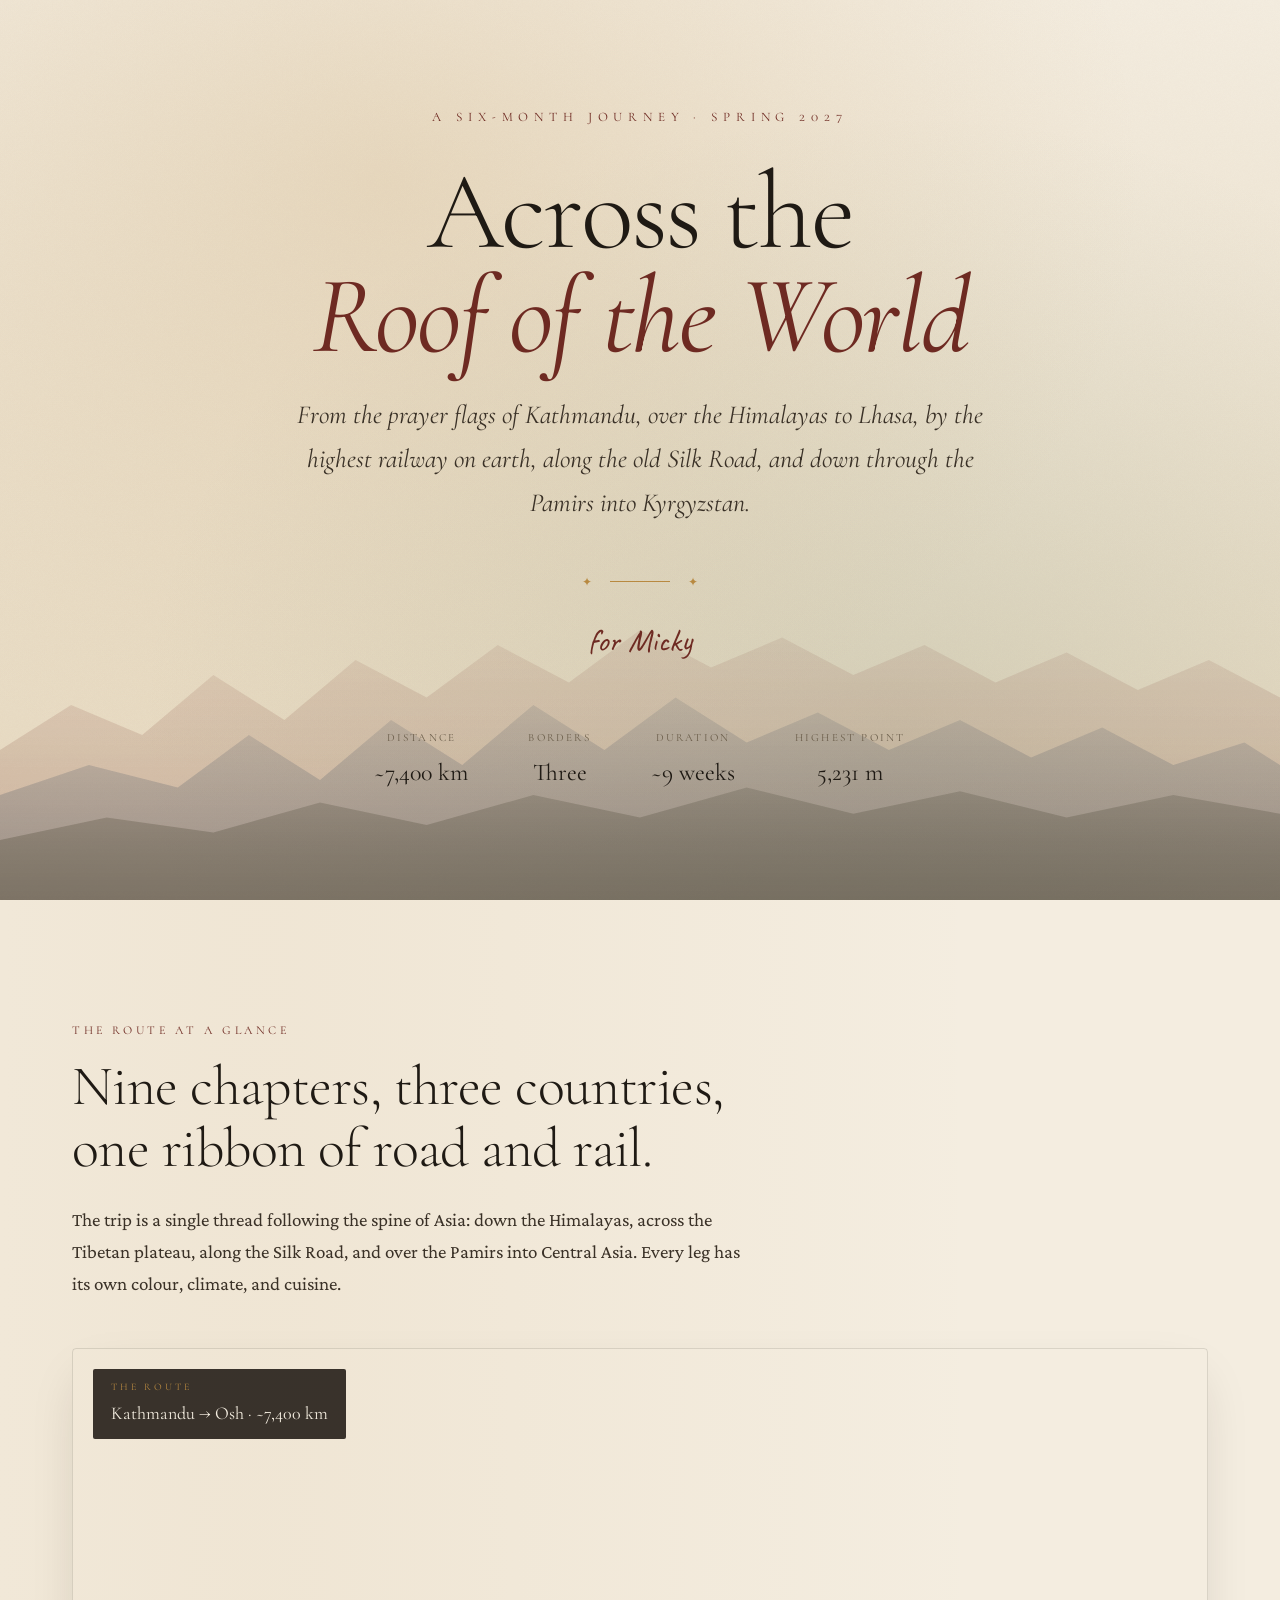
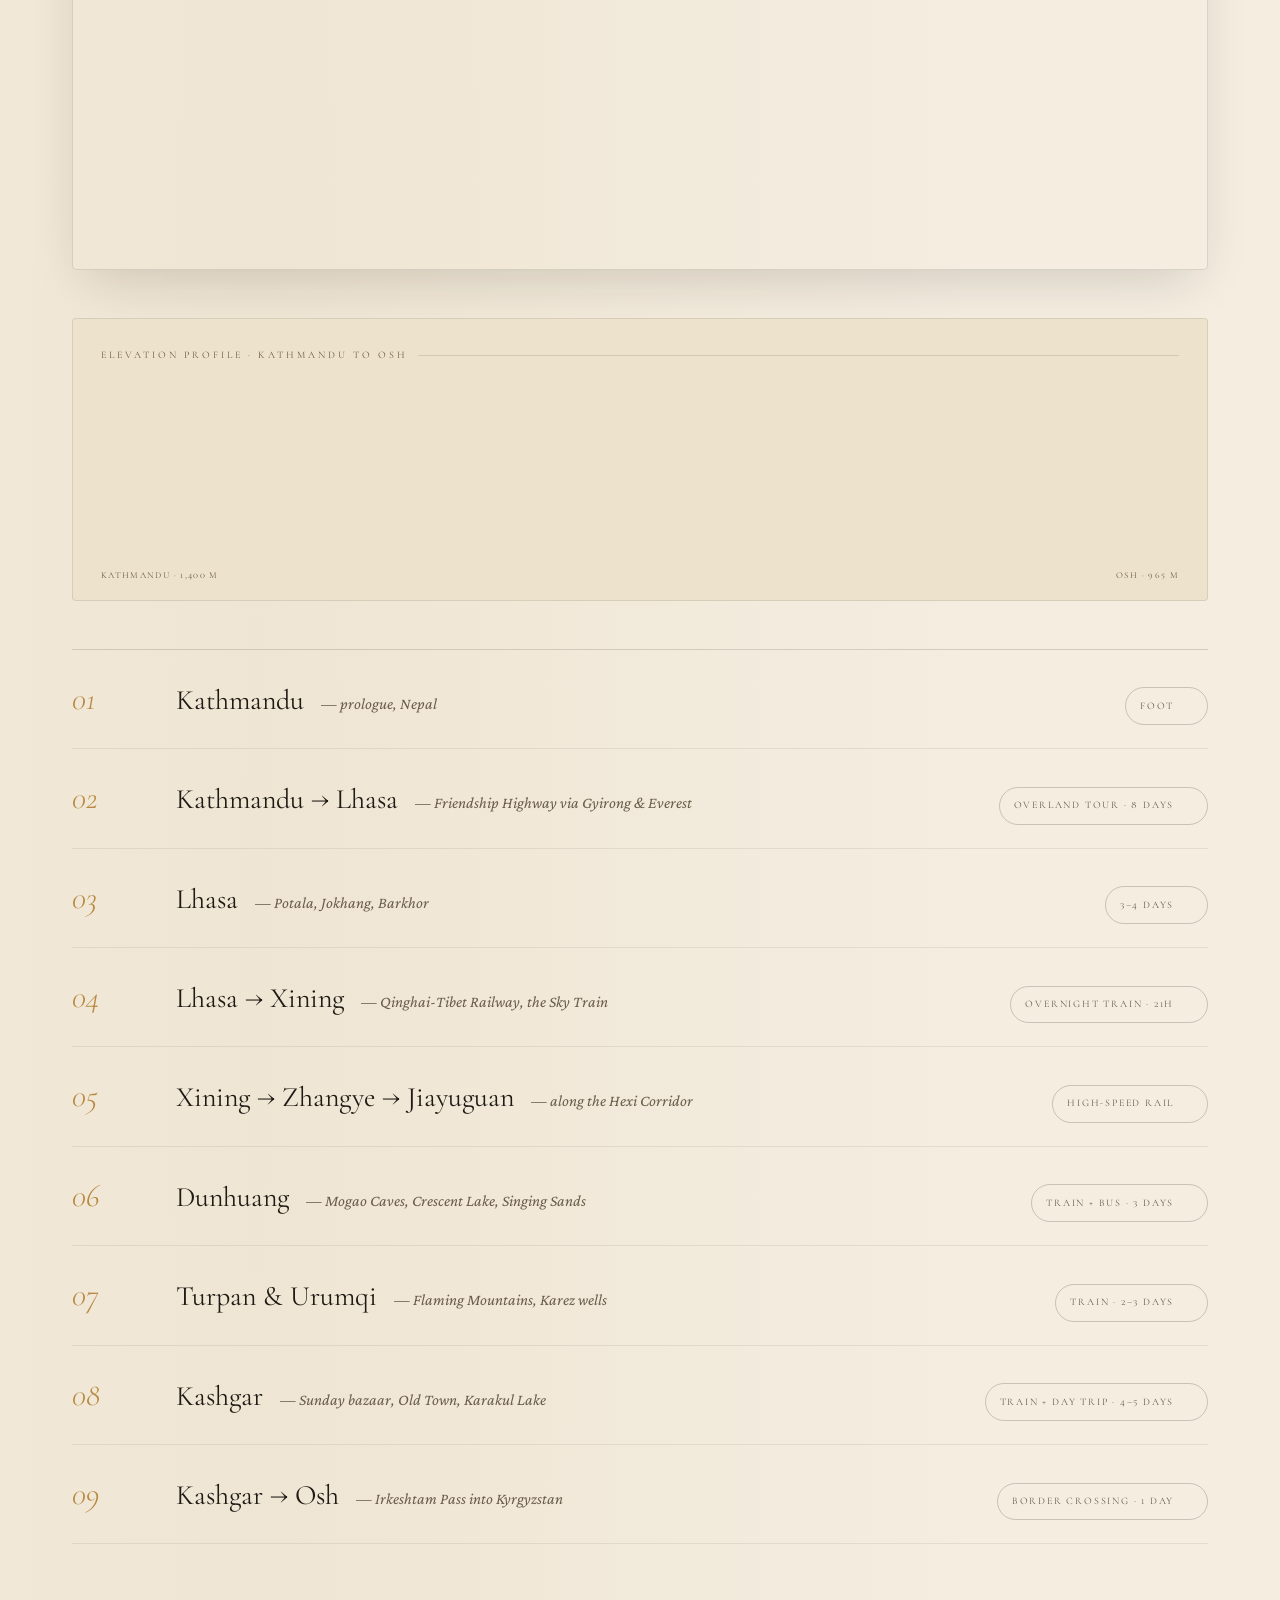
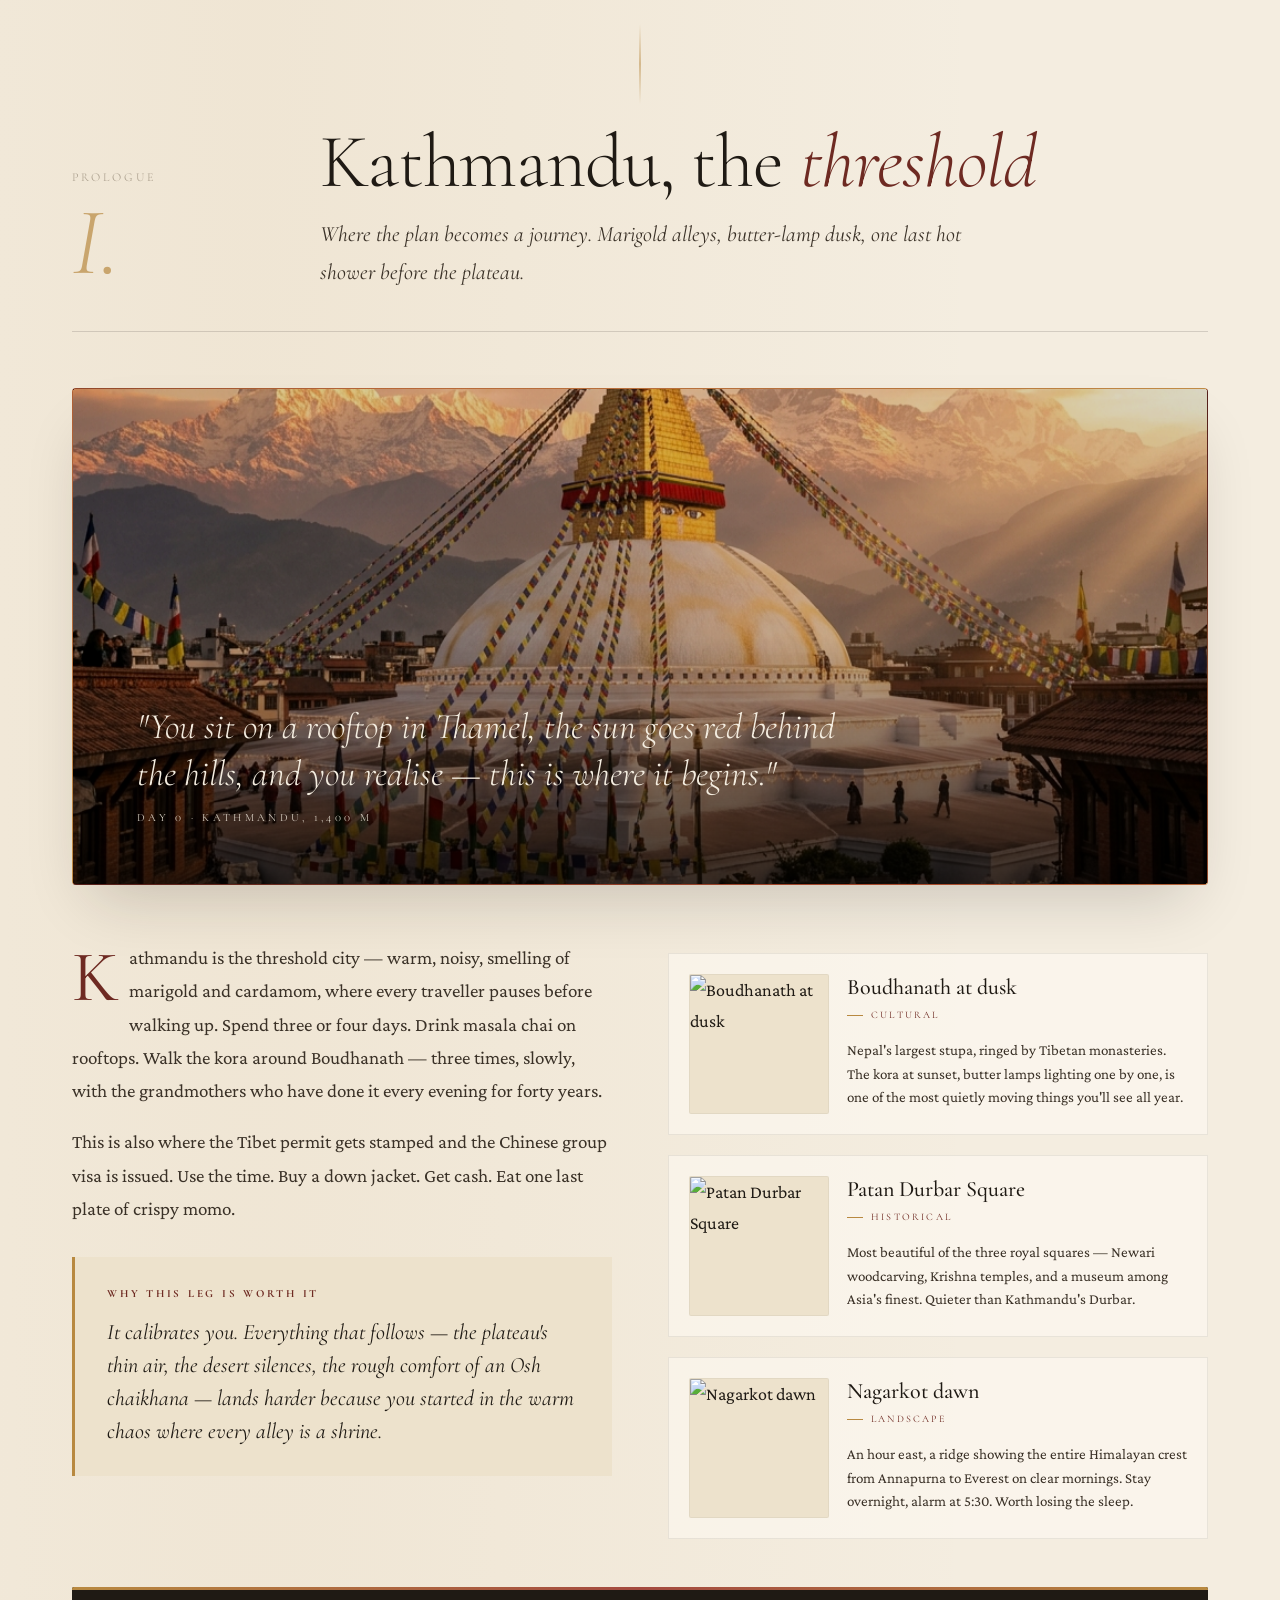
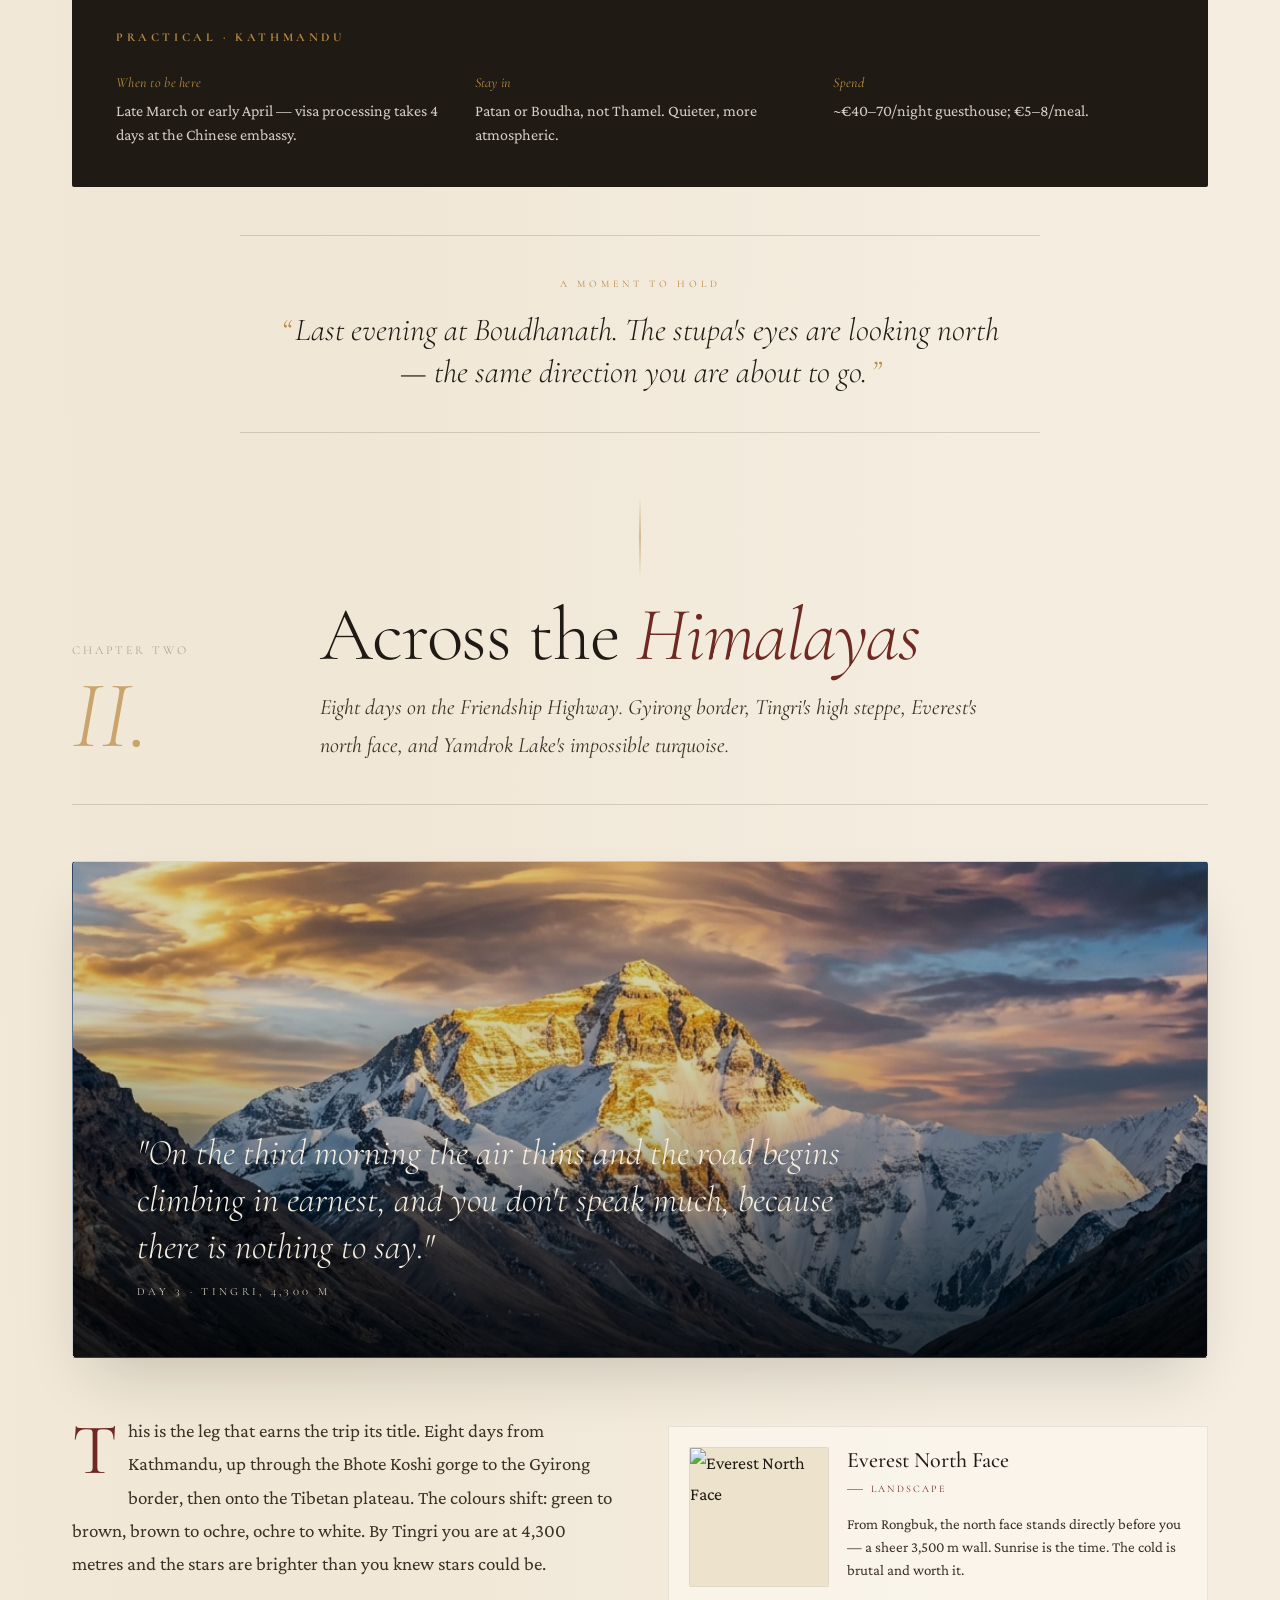
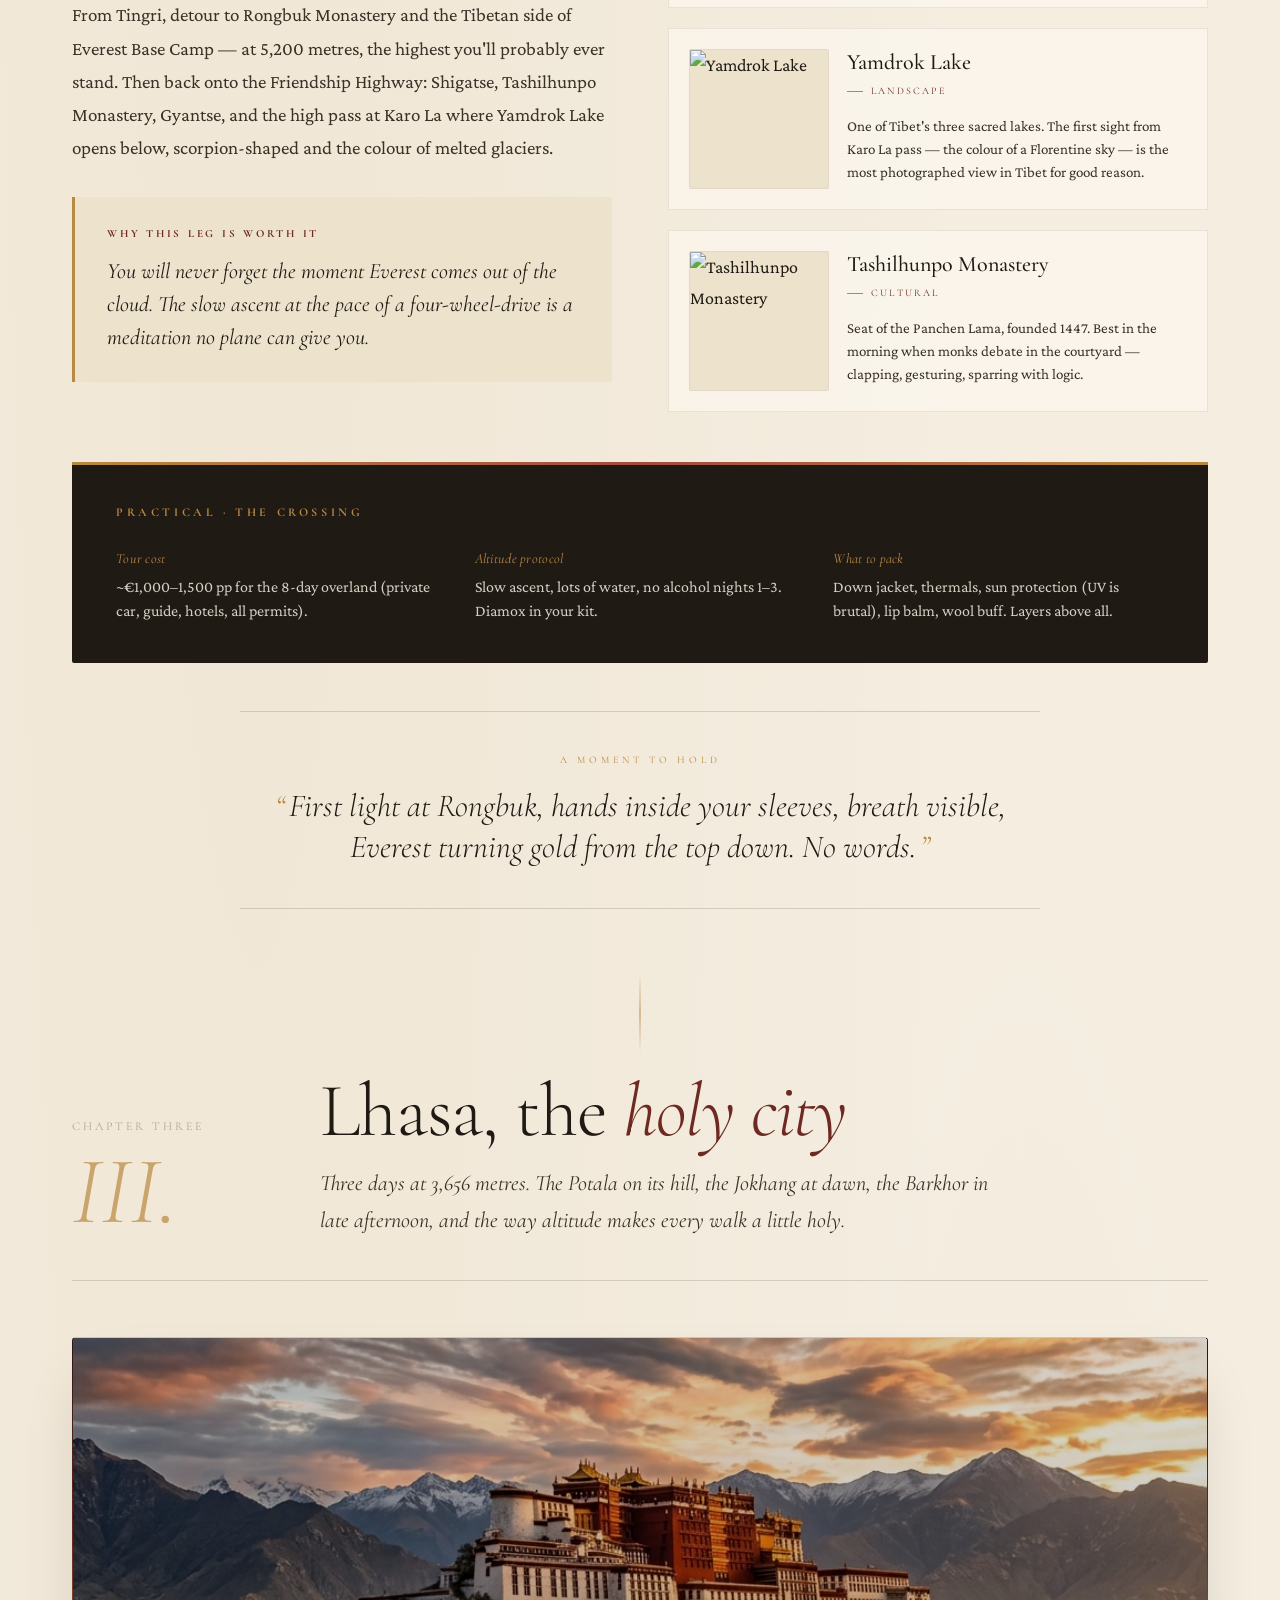
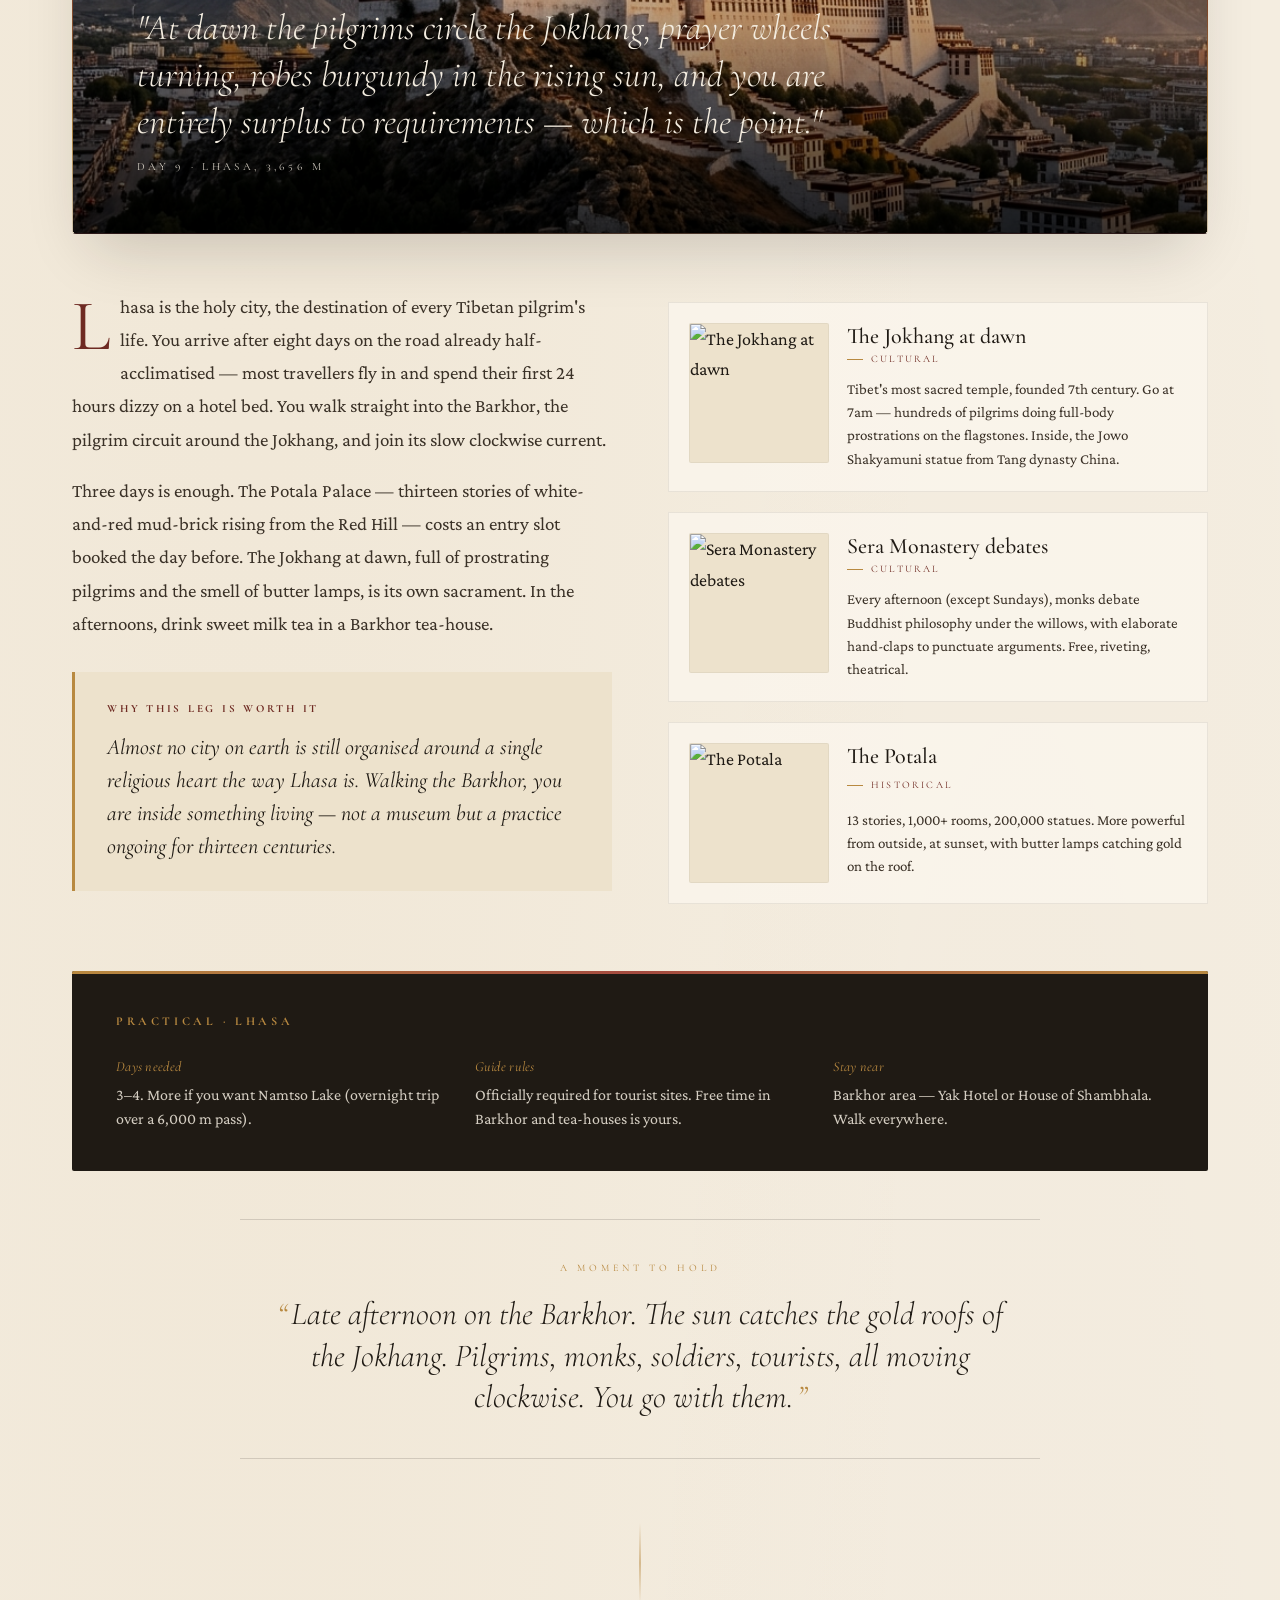
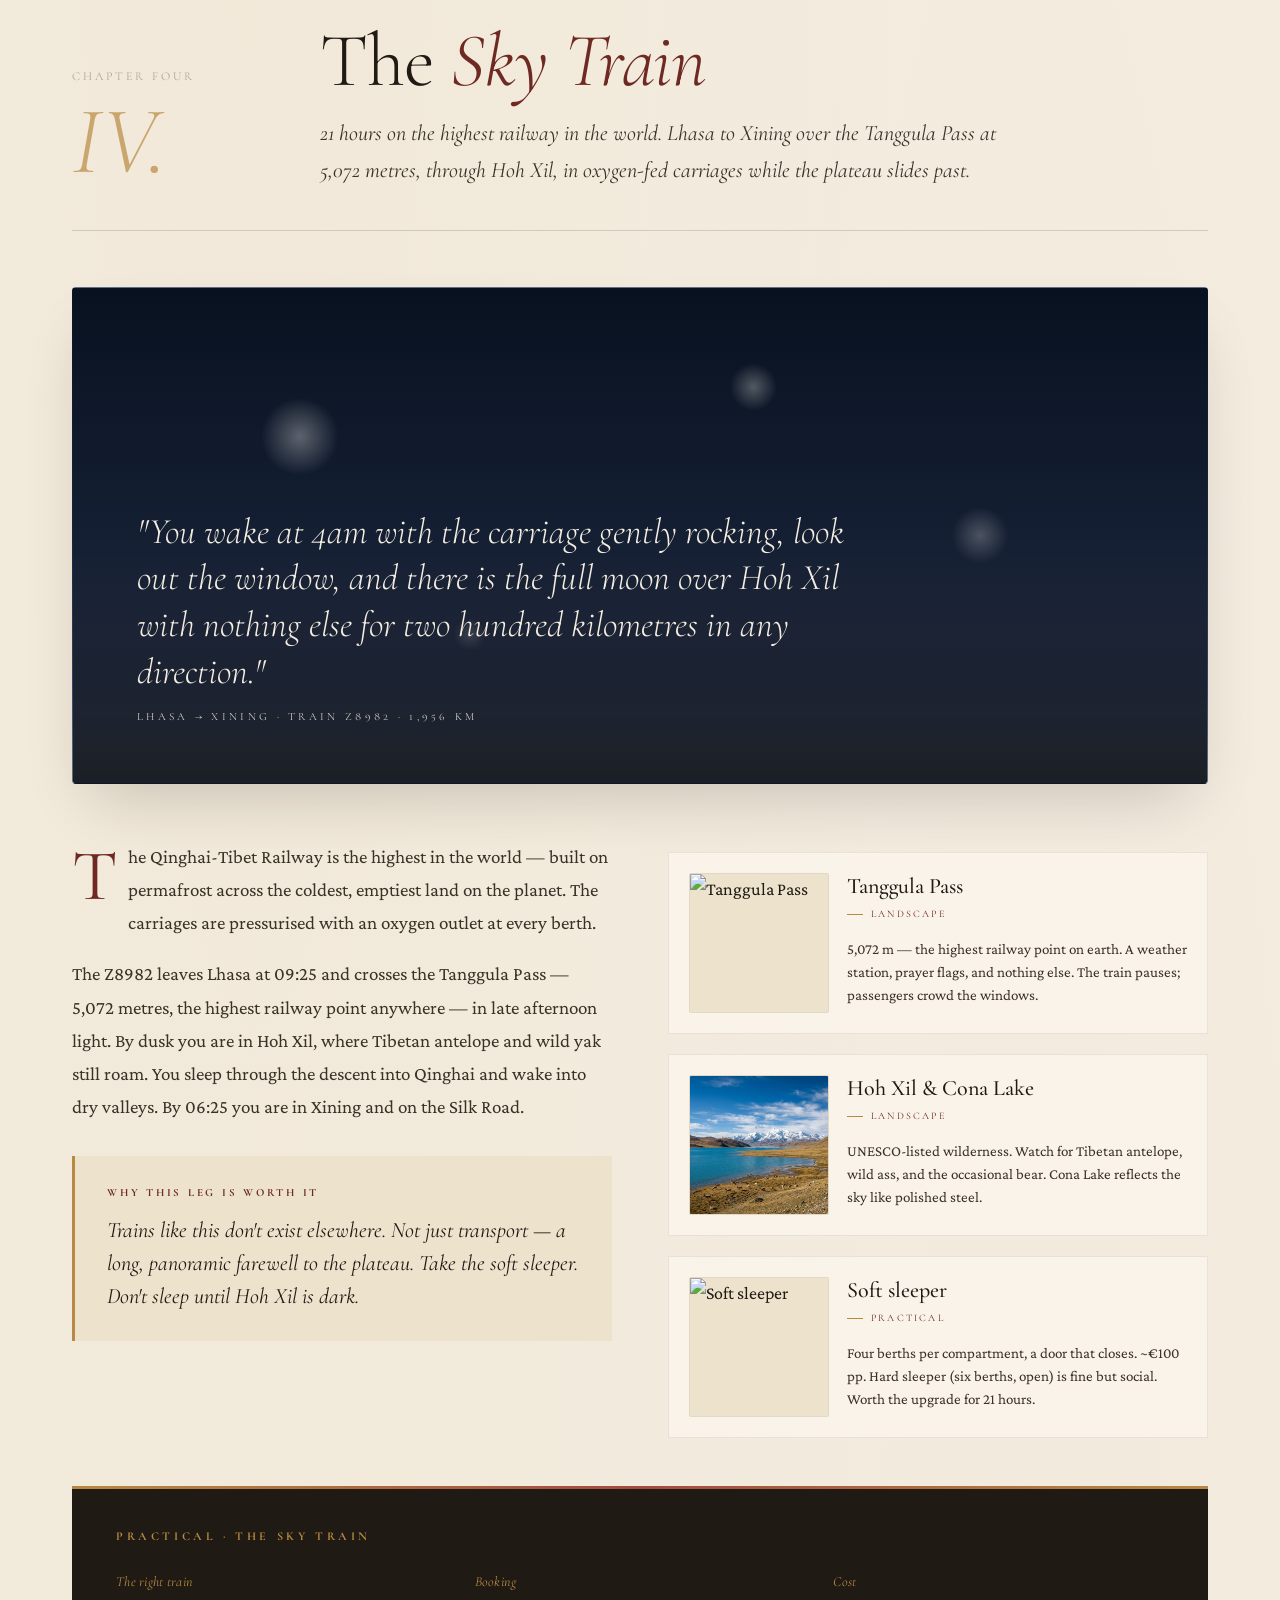
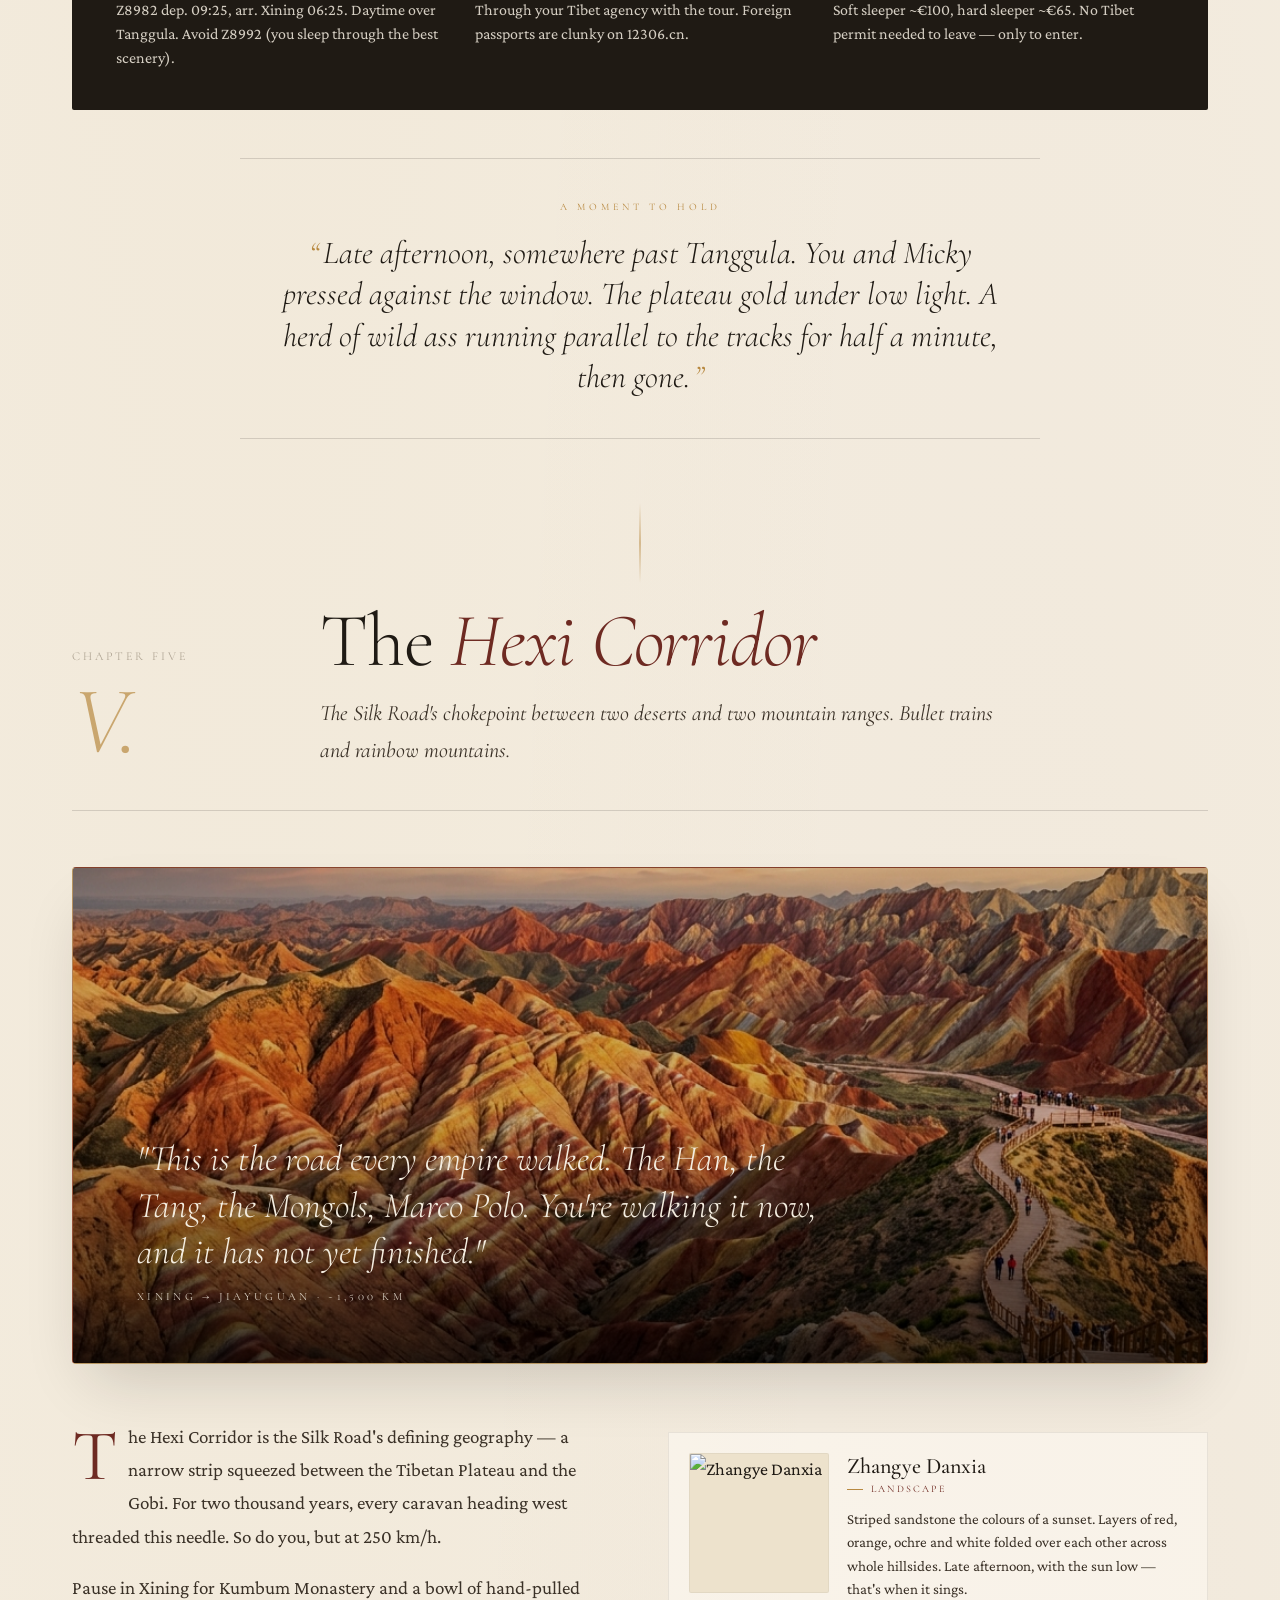
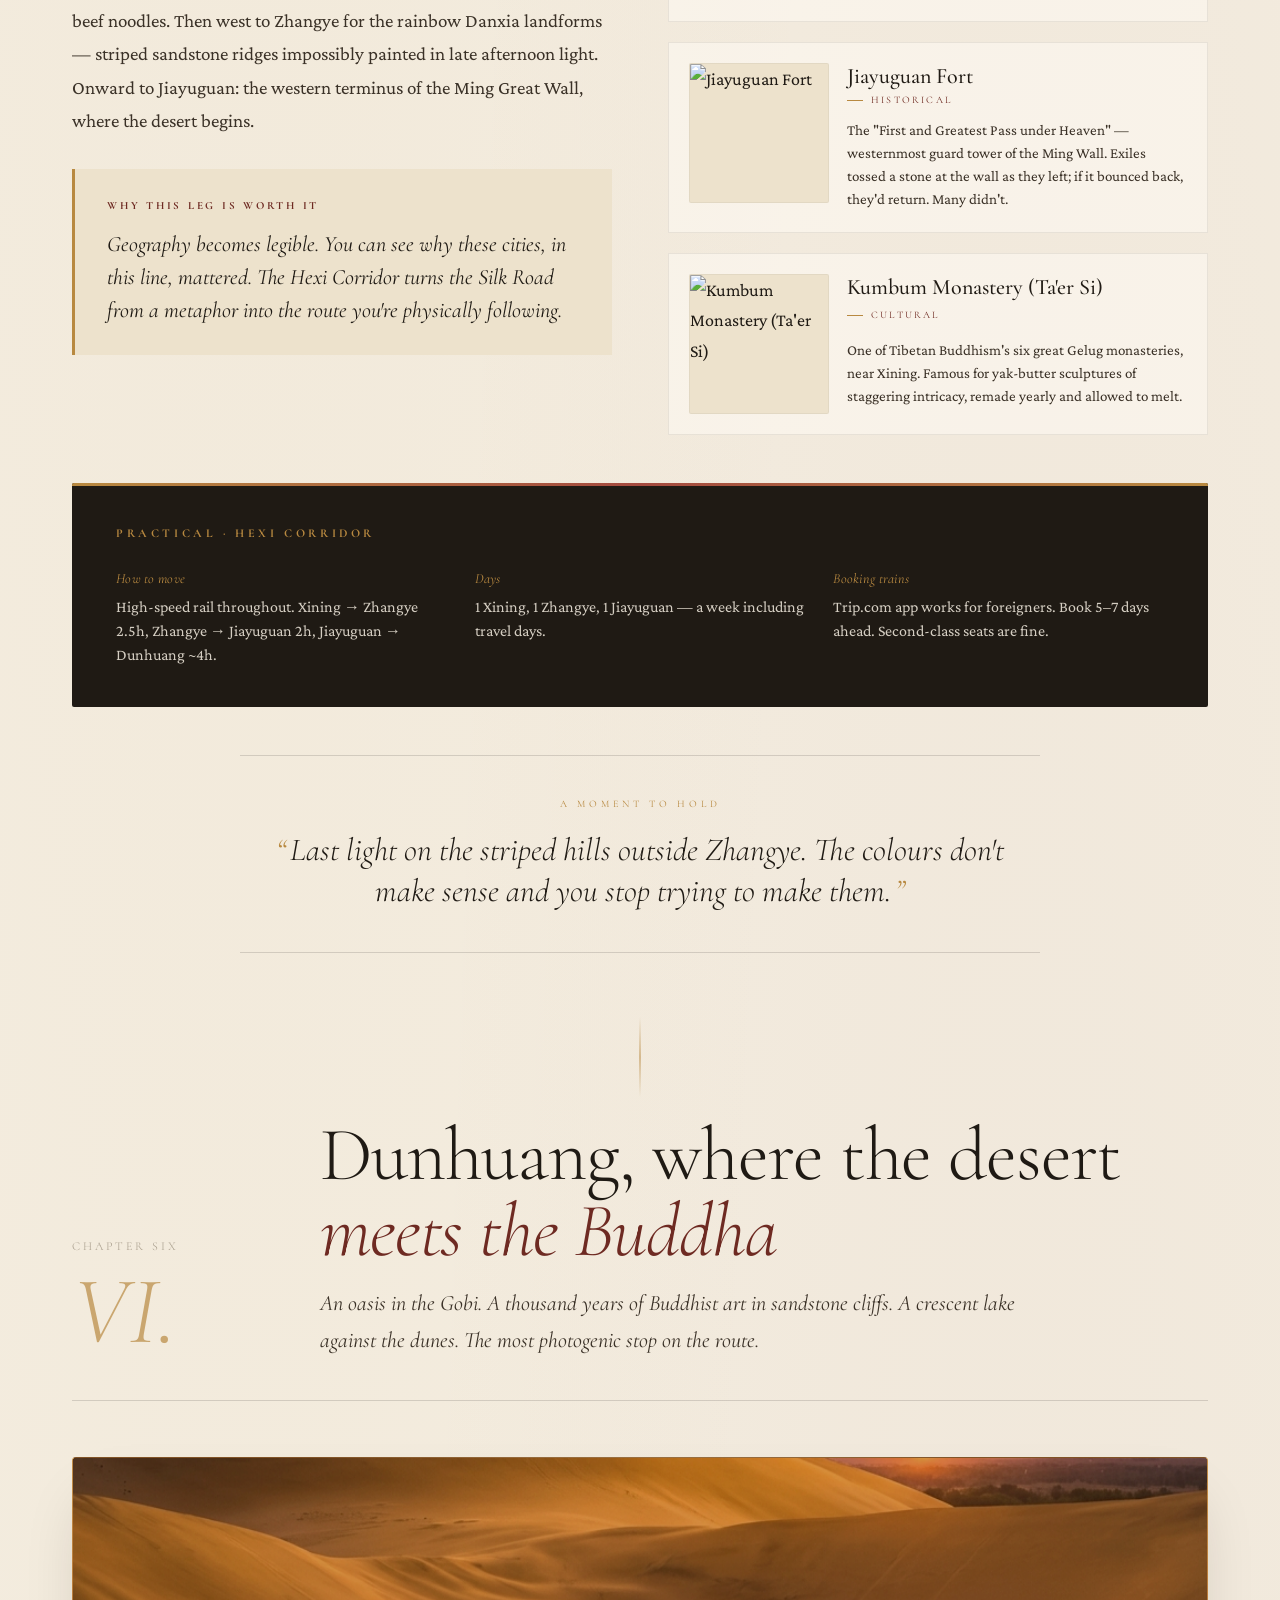
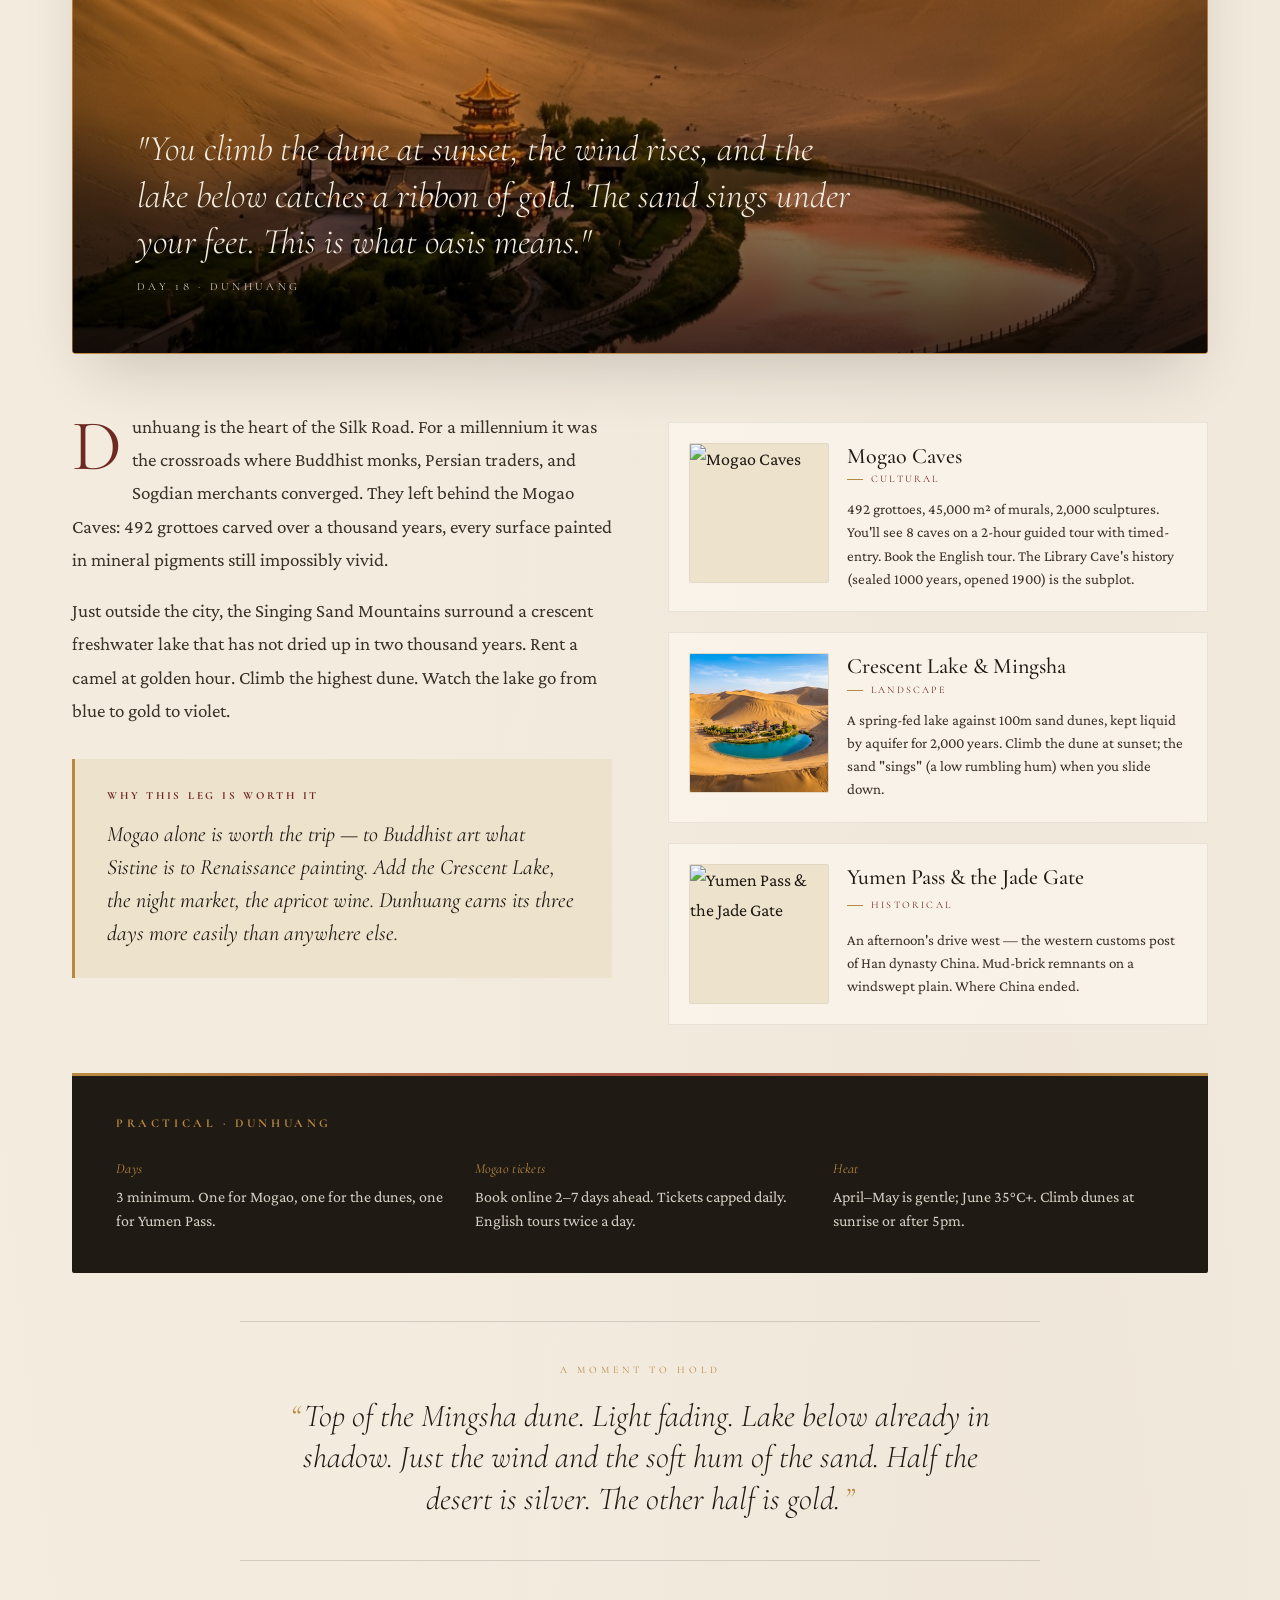
==== commit dd93f8a0: "Make Route at a Glance section navigable: clickable route list items and map marker popups with chap" ====
--- a/across-the-roof-of-the-world.html
+++ b/across-the-roof-of-the-world.html
@@ -243,21 +243,36 @@
 
   .route-list li {
     counter-increment: stop;
+    border-bottom: 1px solid rgba(31, 26, 20, 0.08);
+  }
+
+  .route-list li a.route-link {
     display: grid;
     grid-template-columns: 80px 1fr auto;
     gap: 24px;
     padding: 22px 0;
-    border-bottom: 1px solid rgba(31, 26, 20, 0.08);
     align-items: baseline;
-    transition: padding-left 0.3s ease;
-  }
-
-  .route-list li:hover {
+    text-decoration: none;
+    color: inherit;
+    transition: padding-left 0.3s ease, background 0.3s ease;
+    cursor: pointer;
+  }
+
+  .route-list li a.route-link:hover {
     padding-left: 12px;
     background: rgba(184, 137, 64, 0.05);
   }
 
-  .route-list li::before {
+  .route-list li a.route-link:hover .route-name {
+    color: var(--maroon);
+  }
+
+  .route-list li a.route-link:hover .route-go {
+    opacity: 1;
+    transform: translateX(0);
+  }
+
+  .route-list li a.route-link::before {
     content: counter(stop, decimal-leading-zero);
     font-family: 'Cormorant Garamond', serif;
     font-size: 32px;
@@ -270,6 +285,7 @@
     font-family: 'Cormorant Garamond', serif;
     font-size: 28px;
     color: var(--ink);
+    transition: color 0.3s ease;
   }
 
   .route-name span {
@@ -290,6 +306,18 @@
     border: 1px solid rgba(31, 26, 20, 0.2);
     border-radius: 100px;
     white-space: nowrap;
+    display: flex;
+    align-items: center;
+    gap: 8px;
+  }
+
+  .route-go {
+    display: inline-block;
+    font-size: 14px;
+    color: var(--gold);
+    opacity: 0;
+    transform: translateX(-6px);
+    transition: opacity 0.3s ease, transform 0.3s ease;
   }
 
   /* === CHAPTERS === */
@@ -1084,6 +1112,22 @@
 
   .leaflet-popup-tip {
     box-shadow: none;
+  }
+
+  .map-popup-link {
+    display: inline-block;
+    margin-top: 8px;
+    font-family: 'Cormorant Unicase', serif;
+    text-transform: uppercase;
+    letter-spacing: 0.15em;
+    font-size: 11px;
+    color: #6e2a22;
+    text-decoration: none;
+    transition: color 0.2s ease;
+  }
+
+  .map-popup-link:hover {
+    color: #b88940;
   }
 
   @media (max-width: 880px) {
@@ -1433,7 +1477,7 @@
   }
 
   .climate-panel.open {
-    max-height: 300px;
+    max-height: 900px;
     padding-top: 16px;
   }
 
@@ -1459,6 +1503,84 @@
     font-size: 12px;
     color: rgba(244, 237, 224, 0.55);
     margin-top: 2px;
+  }
+
+  /* Backpacker tips within climate panel */
+  .backpacker-tips {
+    grid-column: 1 / -1;
+    margin-top: 12px;
+    padding-top: 16px;
+    border-top: 1px solid rgba(244, 237, 224, 0.1);
+  }
+
+  .backpacker-tips-header {
+    display: flex;
+    align-items: center;
+    gap: 8px;
+    margin-bottom: 10px;
+  }
+
+  .backpacker-tips-header span {
+    font-family: 'Cormorant Unicase', serif;
+    text-transform: uppercase;
+    letter-spacing: 0.2em;
+    font-size: 10px;
+    color: var(--gold);
+  }
+
+  .backpacker-tips-header::after {
+    content: '';
+    flex: 1;
+    height: 1px;
+    background: rgba(244, 237, 224, 0.1);
+  }
+
+  .backpacker-tip-text {
+    font-family: 'Crimson Pro', serif;
+    font-size: 14px;
+    line-height: 1.65;
+    color: rgba(244, 237, 224, 0.8);
+    margin: 0 0 14px;
+  }
+
+  .backpacker-tip-text strong {
+    color: var(--paper);
+    font-weight: 500;
+  }
+
+  .climate-links {
+    grid-column: 1 / -1;
+    display: flex;
+    flex-wrap: wrap;
+    gap: 8px;
+    margin-top: 4px;
+  }
+
+  .climate-link {
+    display: inline-flex;
+    align-items: center;
+    gap: 5px;
+    padding: 5px 12px;
+    border: 1px solid rgba(184, 137, 64, 0.3);
+    border-radius: 100px;
+    font-family: 'Crimson Pro', serif;
+    font-size: 12px;
+    color: var(--gold);
+    text-decoration: none;
+    transition: background 0.2s ease, border-color 0.2s ease, color 0.2s ease;
+    white-space: nowrap;
+  }
+
+  .climate-link:hover {
+    background: rgba(184, 137, 64, 0.15);
+    border-color: var(--gold);
+    color: var(--paper);
+  }
+
+  .climate-link::after {
+    content: '↗';
+    font-size: 10px;
+    opacity: 0.7;
   }
 
   @media (max-width: 880px) {
@@ -1615,15 +1737,15 @@
     </div>
 
     <ol class="route-list">
-      <li><span class="route-name">Kathmandu <span>— prologue, Nepal</span></span><span class="route-mode">Foot</span></li>
-      <li><span class="route-name">Kathmandu → Lhasa <span>— Friendship Highway via Gyirong &amp; Everest</span></span><span class="route-mode">Overland Tour · 8 days</span></li>
-      <li><span class="route-name">Lhasa <span>— Potala, Jokhang, Barkhor</span></span><span class="route-mode">3–4 days</span></li>
-      <li><span class="route-name">Lhasa → Xining <span>— Qinghai-Tibet Railway, the Sky Train</span></span><span class="route-mode">Overnight train · 21h</span></li>
-      <li><span class="route-name">Xining → Zhangye → Jiayuguan <span>— along the Hexi Corridor</span></span><span class="route-mode">High-speed rail</span></li>
-      <li><span class="route-name">Dunhuang <span>— Mogao Caves, Crescent Lake, Singing Sands</span></span><span class="route-mode">Train + bus · 3 days</span></li>
-      <li><span class="route-name">Turpan &amp; Urumqi <span>— Flaming Mountains, Karez wells</span></span><span class="route-mode">Train · 2–3 days</span></li>
-      <li><span class="route-name">Kashgar <span>— Sunday bazaar, Old Town, Karakul Lake</span></span><span class="route-mode">Train + day trip · 4–5 days</span></li>
-      <li><span class="route-name">Kashgar → Osh <span>— Irkeshtam Pass into Kyrgyzstan</span></span><span class="route-mode">Border crossing · 1 day</span></li>
+      <li><a class="route-link" href="#ch1"><span class="route-name">Kathmandu <span>— prologue, Nepal</span></span><span class="route-mode">Foot<span class="route-go">→</span></span></a></li>
+      <li><a class="route-link" href="#ch2"><span class="route-name">Kathmandu → Lhasa <span>— Friendship Highway via Gyirong &amp; Everest</span></span><span class="route-mode">Overland Tour · 8 days<span class="route-go">→</span></span></a></li>
+      <li><a class="route-link" href="#ch3"><span class="route-name">Lhasa <span>— Potala, Jokhang, Barkhor</span></span><span class="route-mode">3–4 days<span class="route-go">→</span></span></a></li>
+      <li><a class="route-link" href="#ch4"><span class="route-name">Lhasa → Xining <span>— Qinghai-Tibet Railway, the Sky Train</span></span><span class="route-mode">Overnight train · 21h<span class="route-go">→</span></span></a></li>
+      <li><a class="route-link" href="#ch5"><span class="route-name">Xining → Zhangye → Jiayuguan <span>— along the Hexi Corridor</span></span><span class="route-mode">High-speed rail<span class="route-go">→</span></span></a></li>
+      <li><a class="route-link" href="#ch6"><span class="route-name">Dunhuang <span>— Mogao Caves, Crescent Lake, Singing Sands</span></span><span class="route-mode">Train + bus · 3 days<span class="route-go">→</span></span></a></li>
+      <li><a class="route-link" href="#ch7"><span class="route-name">Turpan &amp; Urumqi <span>— Flaming Mountains, Karez wells</span></span><span class="route-mode">Train · 2–3 days<span class="route-go">→</span></span></a></li>
+      <li><a class="route-link" href="#ch8"><span class="route-name">Kashgar <span>— Sunday bazaar, Old Town, Karakul Lake</span></span><span class="route-mode">Train + day trip · 4–5 days<span class="route-go">→</span></span></a></li>
+      <li><a class="route-link" href="#ch9"><span class="route-name">Kashgar → Osh <span>— Irkeshtam Pass into Kyrgyzstan</span></span><span class="route-mode">Border crossing · 1 day<span class="route-go">→</span></span></a></li>
     </ol>
   </div>
 </section>
@@ -2117,7 +2239,7 @@
             <p>492 grottoes, 45,000 m² of murals, 2,000 sculptures. You'll see 8 caves on a 2-hour guided tour with timed-entry. Book the English tour. The Library Cave's history (sealed 1000 years, opened 1900) is the subplot.</p>
           </div>
           </a>
-          <a class="highlight-link" href="https://en.wikipedia.org/wiki/Crescent_Moon_Spring" target="_blank" rel="noopener">
+          <a class="highlight-link" href="https://en.wikipedia.org/wiki/Crescent_Lake_(Dunhuang)" target="_blank" rel="noopener">
           <div class="highlight">
             <img class="highlight-image" src="images/crescent_lake_highlight.png" alt="Crescent Lake &amp; Mingsha" loading="lazy">
             <div class="highlight-icon">Landscape</div>
@@ -2289,24 +2411,30 @@
 
       <div>
         <div class="highlights">
+          <a class="highlight-link" href="https://en.wikipedia.org/wiki/Kashgar" target="_blank" rel="noopener">
           <div class="highlight">
             <img class="highlight-image" src="https://upload.wikimedia.org/wikipedia/commons/5/57/The_Moorish_Bazaar.jpg" alt="Sunday Livestock Bazaar" loading="lazy">
             <div class="highlight-icon">Cultural</div>
             <h5>Sunday Livestock Bazaar</h5>
             <p>Weekly since the 10th century. Animals only — sheep, goats, donkeys, the occasional camel. Goes from 7am to early afternoon, peaks 10–11. The whole regional economy compressed into one chaotic field.</p>
           </div>
+          </a>
+          <a class="highlight-link" href="https://en.wikipedia.org/wiki/Id_Kah_Mosque" target="_blank" rel="noopener">
           <div class="highlight">
             <img class="highlight-image" src="https://upload.wikimedia.org/wikipedia/commons/7/7d/H%C3%ABytgah_Mosque%2C_Kashi_%2820230923100109%29.jpg" alt="Old Town &amp; Id Kah" loading="lazy">
             <div class="highlight-icon">Cultural</div>
             <h5>Old Town &amp; Id Kah</h5>
             <p>Adobe lanes, carved doors, tonur bakeries. Id Kah Mosque (1442) is the largest in China — visit Friday afternoon to see Kashgar's full Muslim community at prayer.</p>
           </div>
+          </a>
+          <a class="highlight-link" href="https://en.wikipedia.org/wiki/Karakul_(China)" target="_blank" rel="noopener">
           <div class="highlight">
             <img class="highlight-image" src="https://upload.wikimedia.org/wikipedia/commons/thumb/6/6d/Karakul_sheep_in_Akron_Zoo.jpg/960px-Karakul_sheep_in_Akron_Zoo.jpg" alt="Karakul Lake &amp; Muztagh Ata" loading="lazy">
             <div class="highlight-icon">Landscape</div>
             <h5>Karakul Lake &amp; Muztagh Ata</h5>
             <p>3.5h drive south on the Karakoram Highway. A high black lake at 3,600m reflecting a 7,546m peak. Yurt stays on the shore (~€25 pp). The drive itself is half the experience.</p>
           </div>
+          </a>
         </div>
       </div>
     </div>
@@ -2374,24 +2502,30 @@
 
       <div>
         <div class="highlights">
+          <a class="highlight-link" href="https://en.wikipedia.org/wiki/Alay_Valley" target="_blank" rel="noopener">
           <div class="highlight">
             <img class="highlight-image" src="https://upload.wikimedia.org/wikipedia/commons/thumb/f/fc/Alai_Valley_1.jpg/960px-Alai_Valley_1.jpg" alt="The Alay Valley" loading="lazy">
             <div class="highlight-icon">Landscape</div>
             <h5>The Alay Valley</h5>
             <p>A high green corridor between the Pamirs and the Tian Shan. Wild horses, yurt camps, jagged 7,000 m peaks on the southern wall. Some of the highest pasture land on earth.</p>
           </div>
+          </a>
+          <a class="highlight-link" href="https://en.wikipedia.org/wiki/Jayma_Bazaar" target="_blank" rel="noopener">
           <div class="highlight">
             <img class="highlight-image" src="https://upload.wikimedia.org/wikipedia/commons/thumb/3/31/Osh_03-2016_img27_view_from_Sulayman_Mountain.jpg/960px-Osh_03-2016_img27_view_from_Sulayman_Mountain.jpg" alt="Osh's Jayma Bazaar" loading="lazy">
             <div class="highlight-icon">Cultural</div>
             <h5>Osh's Jayma Bazaar</h5>
             <p>Three kilometres of covered market along the Ak-Buura river. Spices, dried fruits, bread, kumys (fermented mare's milk — try it once), traditional knives. Older than the city around it.</p>
           </div>
+          </a>
+          <a class="highlight-link" href="https://en.wikipedia.org/wiki/Sulaiman-Too" target="_blank" rel="noopener">
           <div class="highlight">
             <img class="highlight-image" src="https://upload.wikimedia.org/wikipedia/commons/thumb/6/6b/Osh_03-2016_img06_Sulayman_Mountain.jpg/960px-Osh_03-2016_img06_Sulayman_Mountain.jpg" alt="Sulaiman-Too" loading="lazy">
             <div class="highlight-icon">Historical</div>
             <h5>Sulaiman-Too</h5>
             <p>The "throne of Solomon" — a 1,100m sacred mountain rising from Osh's centre. UNESCO-listed. Climbed by pilgrims for at least 1,500 years. Sunset from the top is the moment.</p>
           </div>
+          </a>
         </div>
       </div>
     </div>
@@ -2585,25 +2719,25 @@
 
   // Route stop data
   const stops = [
-    { lat: 27.7172, lng: 85.3240, name: 'Kathmandu', sub: 'Prologue · Nepal · 1,400 m', ch: 'I' },
-    { lat: 28.6506, lng: 85.3678, name: 'Gyirong Border', sub: 'Nepal–Tibet crossing', ch: '' },
-    { lat: 28.3532, lng: 86.8582, name: 'Tingri', sub: 'Friendship Highway · 4,300 m', ch: '' },
-    { lat: 28.0025, lng: 86.8528, name: 'Everest Base Camp (N)', sub: 'Rongbuk · 5,200 m', ch: '' },
-    { lat: 29.2644, lng: 88.8877, name: 'Shigatse', sub: 'Tashilhunpo Monastery', ch: '' },
-    { lat: 28.9108, lng: 89.6000, name: 'Gyantse', sub: 'Kumbum Stupa', ch: '' },
-    { lat: 29.2583, lng: 90.5833, name: 'Yamdrok Lake', sub: 'Sacred lake · Karo La Pass', ch: '' },
-    { lat: 29.6500, lng: 91.1000, name: 'Lhasa', sub: 'The holy city · 3,656 m', ch: 'III' },
-    { lat: 33.0000, lng: 91.7300, name: 'Tanggula Pass', sub: 'Highest railway · 5,072 m', ch: '' },
-    { lat: 35.6147, lng: 94.9162, name: 'Hoh Xil', sub: 'High cold desert', ch: '' },
-    { lat: 36.6200, lng: 101.7770, name: 'Xining', sub: 'Gateway to the Silk Road', ch: '' },
-    { lat: 38.9260, lng: 100.4500, name: 'Zhangye', sub: 'Rainbow Danxia', ch: '' },
-    { lat: 39.7700, lng: 98.2900, name: 'Jiayuguan', sub: 'End of the Great Wall', ch: '' },
-    { lat: 40.1420, lng: 94.6620, name: 'Dunhuang', sub: 'Mogao Caves · Crescent Lake', ch: 'VI' },
-    { lat: 42.9476, lng: 89.1896, name: 'Turpan', sub: 'Oasis of fire · −154 m', ch: 'VII' },
-    { lat: 39.4697, lng: 75.9899, name: 'Kashgar', sub: 'Last city of China · 1,289 m', ch: 'VIII' },
-    { lat: 39.7200, lng: 73.8500, name: 'Irkeshtam Pass', sub: 'China–Kyrgyzstan border', ch: '' },
-    { lat: 39.7252, lng: 73.2428, name: 'Sary-Tash', sub: 'Alay Valley · 3,170 m', ch: '' },
-    { lat: 40.5283, lng: 72.7985, name: 'Osh', sub: 'Kyrgyzstan · Jayma Bazaar', ch: 'IX' }
+    { lat: 27.7172, lng: 85.3240, name: 'Kathmandu', sub: 'Prologue · Nepal · 1,400 m', ch: 'I', target: 'ch1' },
+    { lat: 28.6506, lng: 85.3678, name: 'Gyirong Border', sub: 'Nepal–Tibet crossing', ch: '', target: 'ch2' },
+    { lat: 28.3532, lng: 86.8582, name: 'Tingri', sub: 'Friendship Highway · 4,300 m', ch: '', target: 'ch2' },
+    { lat: 28.0025, lng: 86.8528, name: 'Everest Base Camp (N)', sub: 'Rongbuk · 5,200 m', ch: '', target: 'ch2' },
+    { lat: 29.2644, lng: 88.8877, name: 'Shigatse', sub: 'Tashilhunpo Monastery', ch: '', target: 'ch2' },
+    { lat: 28.9108, lng: 89.6000, name: 'Gyantse', sub: 'Kumbum Stupa', ch: '', target: 'ch2' },
+    { lat: 29.2583, lng: 90.5833, name: 'Yamdrok Lake', sub: 'Sacred lake · Karo La Pass', ch: '', target: 'ch2' },
+    { lat: 29.6500, lng: 91.1000, name: 'Lhasa', sub: 'The holy city · 3,656 m', ch: 'III', target: 'ch3' },
+    { lat: 33.0000, lng: 91.7300, name: 'Tanggula Pass', sub: 'Highest railway · 5,072 m', ch: '', target: 'ch4' },
+    { lat: 35.6147, lng: 94.9162, name: 'Hoh Xil', sub: 'High cold desert', ch: '', target: 'ch4' },
+    { lat: 36.6200, lng: 101.7770, name: 'Xining', sub: 'Gateway to the Silk Road', ch: '', target: 'ch5' },
+    { lat: 38.9260, lng: 100.4500, name: 'Zhangye', sub: 'Rainbow Danxia', ch: '', target: 'ch5' },
+    { lat: 39.7700, lng: 98.2900, name: 'Jiayuguan', sub: 'End of the Great Wall', ch: '', target: 'ch5' },
+    { lat: 40.1420, lng: 94.6620, name: 'Dunhuang', sub: 'Mogao Caves · Crescent Lake', ch: 'VI', target: 'ch6' },
+    { lat: 42.9476, lng: 89.1896, name: 'Turpan', sub: 'Oasis of fire · −154 m', ch: 'VII', target: 'ch7' },
+    { lat: 39.4697, lng: 75.9899, name: 'Kashgar', sub: 'Last city of China · 1,289 m', ch: 'VIII', target: 'ch8' },
+    { lat: 39.7200, lng: 73.8500, name: 'Irkeshtam Pass', sub: 'China–Kyrgyzstan border', ch: '', target: 'ch9' },
+    { lat: 39.7252, lng: 73.2428, name: 'Sary-Tash', sub: 'Alay Valley · 3,170 m', ch: '', target: 'ch9' },
+    { lat: 40.5283, lng: 72.7985, name: 'Osh', sub: 'Kyrgyzstan · Jayma Bazaar', ch: 'IX', target: 'ch9' }
   ];
 
   // Route polyline coordinates (simplified path)
@@ -2631,9 +2765,20 @@
   stops.forEach((s, i) => {
     const isMajor = majorStops.includes(i);
     const icon = isMajor ? stopIcon(s.ch || '●', '#6e2a22') : smallIcon('#b88940');
-    L.marker([s.lat, s.lng], { icon })
-      .bindPopup(`<strong>${s.name}</strong><em>${s.sub}</em>`)
+    const marker = L.marker([s.lat, s.lng], { icon })
+      .bindPopup(`<strong>${s.name}</strong><em>${s.sub}</em><br><a href="#${s.target}" class="map-popup-link" onclick="event.preventDefault(); document.getElementById('${s.target}').scrollIntoView({behavior:'smooth', block:'start'});">Read chapter →</a>`)
       .addTo(overviewMap);
+
+    // Make marker itself clickable for navigation
+    marker.on('click', function(e) {
+      // The popup opens on click by default; we keep that behavior
+      // but also add cursor styling via the icon
+    });
+  });
+
+  // Add cursor pointer to all map markers
+  document.querySelectorAll('#overview-map .leaflet-marker-icon').forEach(el => {
+    el.style.cursor = 'pointer';
   });
 
   overviewMap.fitBounds(routeCoords, { padding: [40, 40] });
@@ -2975,15 +3120,96 @@
   // ===== CLIMATE / GEAR WIDGET =====
   (function() {
     var climateData = {
-      ch1: { temp: '15–28°C', weather: 'Warm, humid', uv: 'Moderate', gear: 'Light layers', icon_temp: '☀️', icon_weather: '🌤', icon_uv: '🕶', icon_gear: '👕' },
-      ch2: { temp: '−10–15°C', weather: 'Cold, thin air', uv: 'Extreme', gear: 'Down jacket, thermals', icon_temp: '🏔', icon_weather: '❄️', icon_uv: '☀️', icon_gear: '🧥' },
-      ch3: { temp: '2–18°C', weather: 'Dry, sunny', uv: 'Very high', gear: 'Layers, sun hat', icon_temp: '🌡', icon_weather: '🌤', icon_uv: '☀️', icon_gear: '🧣' },
-      ch4: { temp: '−15–8°C', weather: 'Cold, pressurised', uv: 'N/A (train)', gear: 'Warm sleepwear', icon_temp: '🥶', icon_weather: '🌨', icon_uv: '—', icon_gear: '🛏' },
-      ch5: { temp: '8–25°C', weather: 'Dry, clear', uv: 'High', gear: 'Mid layers, sunscreen', icon_temp: '🌡', icon_weather: '☀️', icon_uv: '☀️', icon_gear: '🧴' },
-      ch6: { temp: '12–32°C', weather: 'Hot, desert dry', uv: 'Very high', gear: 'Hat, water, sunblock', icon_temp: '🔥', icon_weather: '☀️', icon_uv: '☀️', icon_gear: '🎒' },
-      ch7: { temp: '18–42°C', weather: 'Extreme heat', uv: 'Extreme', gear: 'Light clothes, shade', icon_temp: '🌡', icon_weather: '🔥', icon_uv: '☀️', icon_gear: '👒' },
-      ch8: { temp: '5–25°C', weather: 'Warm days, cold nights', uv: 'High', gear: 'Layers + down for Karakul', icon_temp: '🌤', icon_weather: '🌙', icon_uv: '☀️', icon_gear: '🧥' },
-      ch9: { temp: '−5–18°C', weather: 'Cold, windy', uv: 'High', gear: 'Full cold gear', icon_temp: '🏔', icon_weather: '💨', icon_uv: '☀️', icon_gear: '🧥' }
+      ch1: {
+        temp: '15–28°C', weather: 'Warm, humid', uv: 'Moderate', gear: 'Light layers',
+        icon_temp: '☀️', icon_weather: '🌤', icon_uv: '🕶', icon_gear: '👕',
+        tips: '<strong>Cover shoulders & knees</strong> at temples — carry a light scarf in your daypack (doubles as sun cover & warmth). Stock up on feminine hygiene products in Kathmandu; brands you know won\'t be available after the border. Thamel hostels are social but noisy — <strong>Patan or Boudha</strong> are safer, quieter bases for solo women.',
+        links: [
+          { text: 'Solo Female Guide to Nepal', url: 'https://www.thesolofemaletravelernetwork.com/post/solo-female-travel-nepal-tips' },
+          { text: 'What to Pack for Nepal', url: 'https://www.travelfashiongirl.com/what-to-pack-for-nepal/' },
+          { text: 'Nepal Safety Tips (Lonely Planet)', url: 'https://www.lonelyplanet.com/articles/is-nepal-safe' }
+        ]
+      },
+      ch2: {
+        temp: '−10–15°C', weather: 'Cold, thin air', uv: 'Extreme', gear: 'Down jacket, thermals',
+        icon_temp: '🏔', icon_weather: '❄️', icon_uv: '☀️', icon_gear: '🧥',
+        tips: 'Altitude hits everyone — <strong>Diamox can affect your menstrual cycle</strong>, so carry extra supplies and talk to a doctor before the trip. A pee funnel (e.g. SheWee) saves misery at freezing roadside stops. UV through thin atmosphere is brutal: SPF 50+ lip balm, polarised sunglasses, and a buff for your face are non-negotiable. Sleep in <strong>merino thermals</strong> — they regulate temperature and stay fresh for days.',
+        links: [
+          { text: 'Tibet Overland Guide', url: 'https://www.lonelyplanet.com/china/tibet' },
+          { text: 'Altitude & Women\'s Health', url: 'https://www.womenshealthmag.com/health/a60388028/altitude-sickness/' },
+          { text: 'Friendship Highway Tips', url: 'https://www.seat61.com/Tibet.htm' }
+        ]
+      },
+      ch3: {
+        temp: '2–18°C', weather: 'Dry, sunny', uv: 'Very high', gear: 'Layers, sun hat',
+        icon_temp: '🌡', icon_weather: '🌤', icon_uv: '☀️', icon_gear: '🧣',
+        tips: 'Lhasa is safer and calmer than most Chinese cities, but you\'ll always be with a guide for official sites. <strong>Dress modestly at monasteries</strong> — no shorts, no bare shoulders. The dry altitude dehydrates fast: drink 3+ litres/day and bring a good moisturiser. For the Barkhor, a <strong>crossbody anti-theft bag</strong> is better than a backpack in crowded pilgrim circuits.',
+        links: [
+          { text: 'Tibet Travel Guide (tibettravel.org)', url: 'https://www.tibettravel.org/tibet-travel-tips/female-travel-to-tibet.html' },
+          { text: 'Lhasa Solo Travel Tips', url: 'https://www.nomadicmatt.com/travel-guides/china-travel-tips/lhasa/' },
+          { text: 'Packing for High-Altitude Travel', url: 'https://www.rei.com/learn/expert-advice/high-altitude-travel.html' }
+        ]
+      },
+      ch4: {
+        temp: '−15–8°C', weather: 'Cold, pressurised', uv: 'N/A (train)', gear: 'Warm sleepwear',
+        icon_temp: '🥶', icon_weather: '🌨', icon_uv: '—', icon_gear: '🛏',
+        tips: 'Book a <strong>soft sleeper</strong> (4-berth compartment with a door that locks) — much better for privacy and security than shared open bunks. Pack a sarong for added privacy when changing. Bring your own snacks, wet wipes, and a refillable water bottle — the hot water dispenser at the end of the carriage is free. <strong>Earplugs + sleep mask</strong> are essential for the 21-hour journey.',
+        links: [
+          { text: 'Qinghai-Tibet Railway Guide (Seat 61)', url: 'https://www.seat61.com/Tibet.htm' },
+          { text: 'China Train Travel Tips', url: 'https://www.travelchinaguide.com/china-trains/tips.htm' },
+          { text: 'Solo Female Train Travel in China', url: 'https://www.thechinaguide.com/blog/solo-female-travel-china' }
+        ]
+      },
+      ch5: {
+        temp: '8–25°C', weather: 'Dry, clear', uv: 'High', gear: 'Mid layers, sunscreen',
+        icon_temp: '🌡', icon_weather: '☀️', icon_uv: '☀️', icon_gear: '🧴',
+        tips: 'This corridor feels like mainstream China — <strong>WeChat Pay is essential</strong> (have a travel companion help you set up if needed). High-speed trains are safe and clean; pick aisle seats for easy bathroom access. Hostels in Zhangye and Xining are backpacker-friendly with female-only dorms. <strong>Sunscreen goes fast</strong> at this altitude — reapply every 2 hours at Danxia.',
+        links: [
+          { text: 'China Solo Female Travel Tips', url: 'https://www.thechinaguide.com/blog/solo-female-travel-china' },
+          { text: 'Zhangye Danxia Visitor Guide', url: 'https://www.chinahighlights.com/zhangye/danxia-landform.htm' },
+          { text: 'Hexi Corridor History', url: 'https://www.britannica.com/place/Gansu-Corridor' }
+        ]
+      },
+      ch6: {
+        temp: '12–32°C', weather: 'Hot, desert dry', uv: 'Very high', gear: 'Hat, water, sunblock',
+        icon_temp: '🔥', icon_weather: '☀️', icon_uv: '☀️', icon_gear: '🎒',
+        tips: 'Desert sun is merciless — a <strong>wide-brim hat, SPF 50 sunscreen, and UV-blocking long sleeves</strong> (loose linen is ideal) matter more here than anywhere. Climb dunes at sunrise to avoid the heat; carry 2+ litres of water. The night market is safe and lively for solo wandering. Dunhuang is small and walkable — <strong>shared e-bikes</strong> are cheap to rent for the Crescent Lake trip.',
+        links: [
+          { text: 'Dunhuang Travel Guide', url: 'https://www.chinahighlights.com/dunhuang/' },
+          { text: 'Mogao Caves Visitor Info', url: 'https://www.e-dunhuang.com/index.htm' },
+          { text: 'Desert Travel Tips for Women', url: 'https://www.lonelyplanet.com/china/gansu/dunhuang' }
+        ]
+      },
+      ch7: {
+        temp: '18–42°C', weather: 'Extreme heat', uv: 'Extreme', gear: 'Light clothes, shade',
+        icon_temp: '🌡', icon_weather: '🔥', icon_uv: '☀️', icon_gear: '👒',
+        tips: 'You\'re now in Uyghur-majority Xinjiang. <strong>Dress modestly</strong> — loose trousers and covering shoulders is both culturally respectful and practical in extreme heat. Expect frequent ID checks; <strong>always carry your passport</strong>. Turpan is quiet and safe but internet access is patchy — download offline maps beforehand. Carry cash (WeChat Pay is less reliable here). Stay hydrated: <strong>electrolyte sachets</strong> are a lifesaver in 40°C+ heat.',
+        links: [
+          { text: 'Xinjiang Travel Guide', url: 'https://www.farwestchina.com/travel-guide/' },
+          { text: 'Solo Female Travel in Xinjiang', url: 'https://www.lonelyplanet.com/china/xinjiang' },
+          { text: 'Turpan Practical Info', url: 'https://www.chinahighlights.com/turpan/' }
+        ]
+      },
+      ch8: {
+        temp: '5–25°C', weather: 'Warm days, cold nights', uv: 'High', gear: 'Layers + down for Karakul',
+        icon_temp: '🌤', icon_weather: '🌙', icon_uv: '☀️', icon_gear: '🧥',
+        tips: 'Kashgar\'s Old Town is welcoming but conservative — <strong>a headscarf isn\'t required but is appreciated</strong> when visiting Id Kah or talking with local women (it opens conversations). At Karakul Lake\'s yurt camps, <strong>bring a sleeping bag liner</strong> for hygiene and warmth. The Sunday market is crowded — keep valuables in a front crossbody bag. For the Karakoram Highway, layers are everything: warm in the car, freezing outside.',
+        links: [
+          { text: 'Kashgar Old Town Guide', url: 'https://www.farwestchina.com/travel/kashgar/' },
+          { text: 'Karakoram Highway Tips', url: 'https://www.dangerousroads.org/asia/china/99-karakoram-highway-china.html' },
+          { text: 'Women in Xinjiang — Cultural Tips', url: 'https://www.nomadicmatt.com/travel-guides/china-travel-tips/xinjiang/' }
+        ]
+      },
+      ch9: {
+        temp: '−5–18°C', weather: 'Cold, windy', uv: 'High', gear: 'Full cold gear',
+        icon_temp: '🏔', icon_weather: '💨', icon_uv: '☀️', icon_gear: '🧥',
+        tips: 'Kyrgyzstan is one of Central Asia\'s <strong>safest countries for solo women</strong> — warm, welcoming, visa-free for many nationalities. At Sary-Tash homestays, you\'ll sleep on floor mats: bring a <strong>silk liner and warm socks</strong>. Osh\'s Jayma Bazaar is safe by day; avoid wandering alone after dark. Stock up on essentials in Osh if continuing onward — it\'s the last big city for a while. <strong>Kumys (fermented mare\'s milk)</strong> will be offered: try it once, decline politely if it\'s not for you.',
+        links: [
+          { text: 'Solo Female Travel Kyrgyzstan', url: 'https://www.lostwiththepurpose.com/solo-female-travel-kyrgyzstan/' },
+          { text: 'Irkeshtam Border Crossing Guide', url: 'https://caravanistan.com/border-crossings/china/kyrgyzstan/irkeshtam/' },
+          { text: 'Kyrgyzstan Backpacking Tips', url: 'https://www.advantour.com/kyrgyzstan/travel-tips.htm' }
+        ]
+      }
     };
 
     // Find each chapter's practical box and inject the climate widget
@@ -2997,6 +3223,26 @@
 
       var cd = climateData[chId];
 
+      // Build links HTML
+      var linksHtml = '';
+      if (cd.links && cd.links.length) {
+        linksHtml = '<div class="climate-links">';
+        cd.links.forEach(function(link) {
+          linksHtml += '<a class="climate-link" href="' + link.url + '" target="_blank" rel="noopener">' + link.text + '</a>';
+        });
+        linksHtml += '</div>';
+      }
+
+      // Build tips HTML
+      var tipsHtml = '';
+      if (cd.tips) {
+        tipsHtml = '<div class="backpacker-tips">'
+          + '<div class="backpacker-tips-header"><span>🎒 Backpacker Tips · Women</span></div>'
+          + '<p class="backpacker-tip-text">' + cd.tips + '</p>'
+          + linksHtml
+          + '</div>';
+      }
+
       var row = document.createElement('div');
       row.className = 'climate-row';
       row.innerHTML = '<button class="climate-toggle" aria-expanded="false">Climate & Gear</button>'
@@ -3005,6 +3251,7 @@
         + '<div class="climate-item"><div class="climate-icon">' + cd.icon_weather + '</div><div class="climate-val">' + cd.weather + '</div><div class="climate-label">Conditions</div></div>'
         + '<div class="climate-item"><div class="climate-icon">' + cd.icon_uv + '</div><div class="climate-val">' + cd.uv + '</div><div class="climate-label">UV Index</div></div>'
         + '<div class="climate-item"><div class="climate-icon">' + cd.icon_gear + '</div><div class="climate-val">' + cd.gear + '</div><div class="climate-label">Key Gear</div></div>'
+        + tipsHtml
         + '</div>';
 
       grid.parentNode.insertBefore(row, grid.nextSibling);
